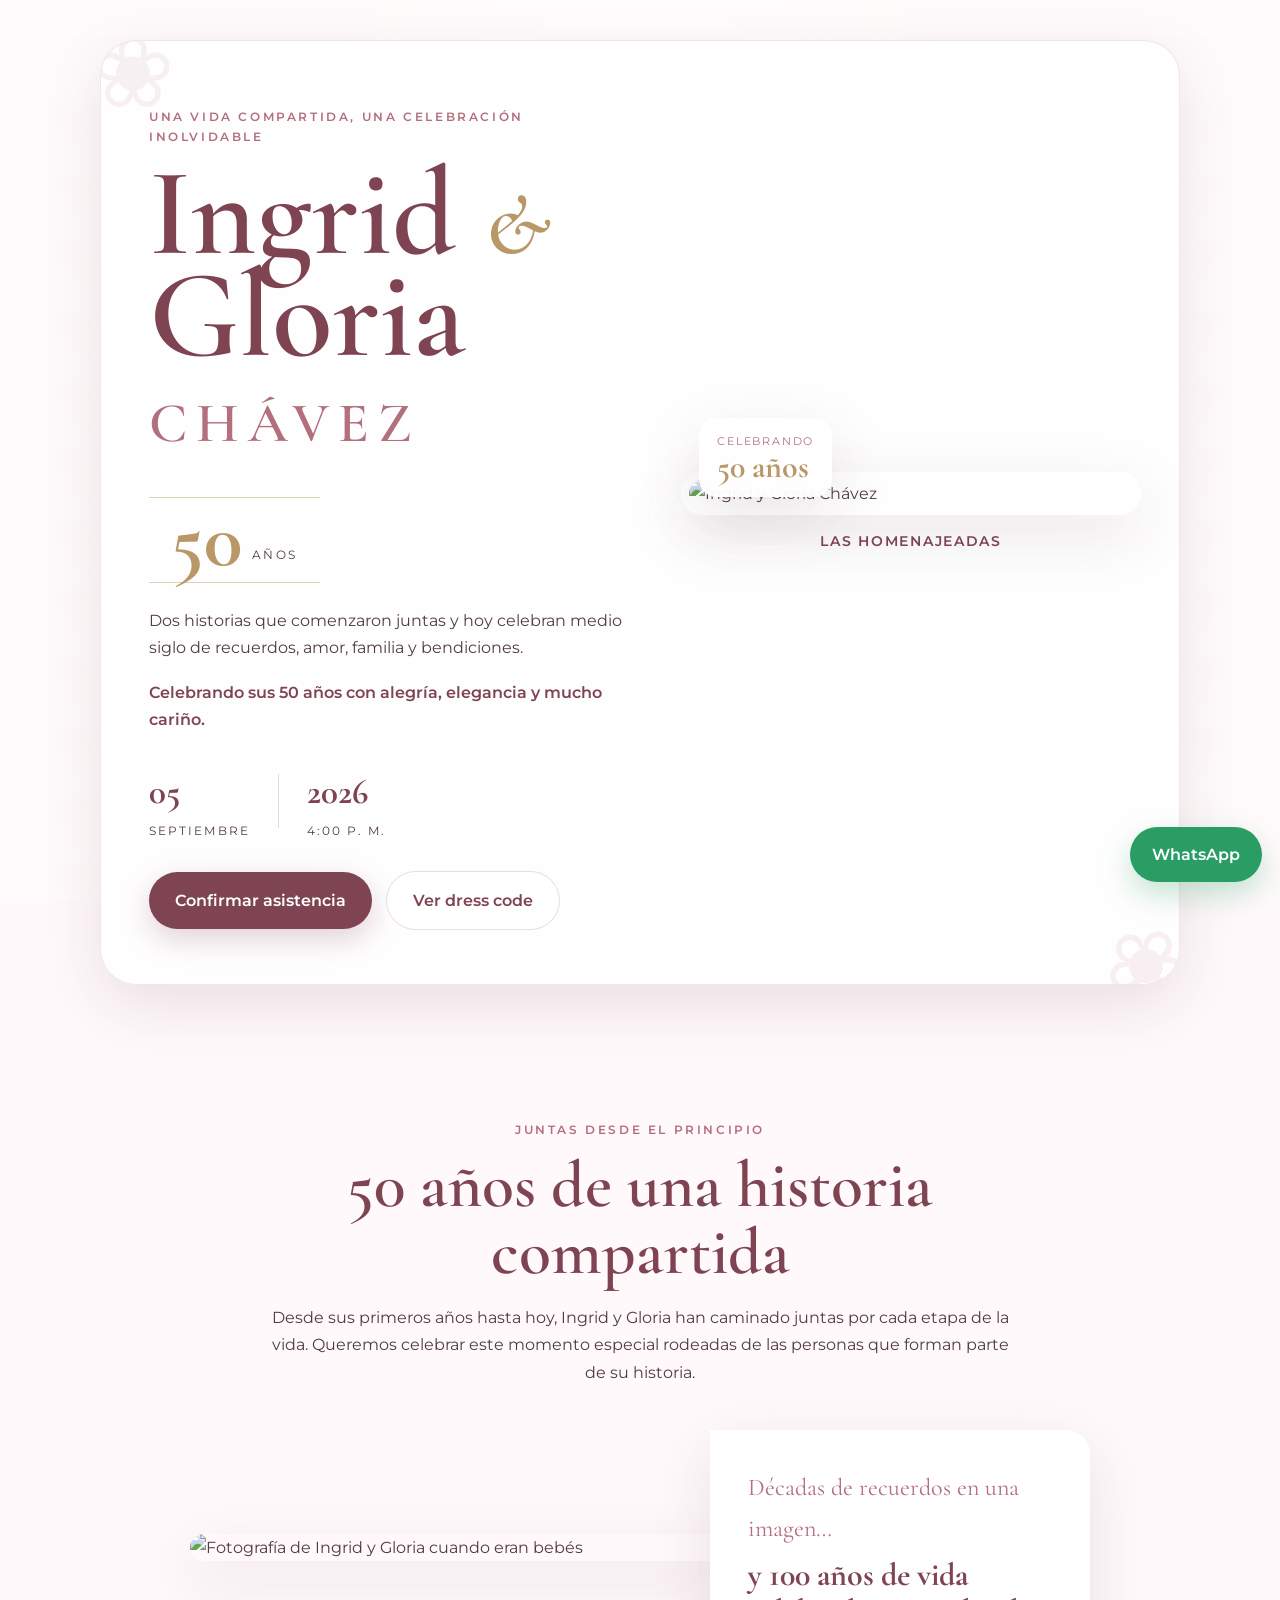
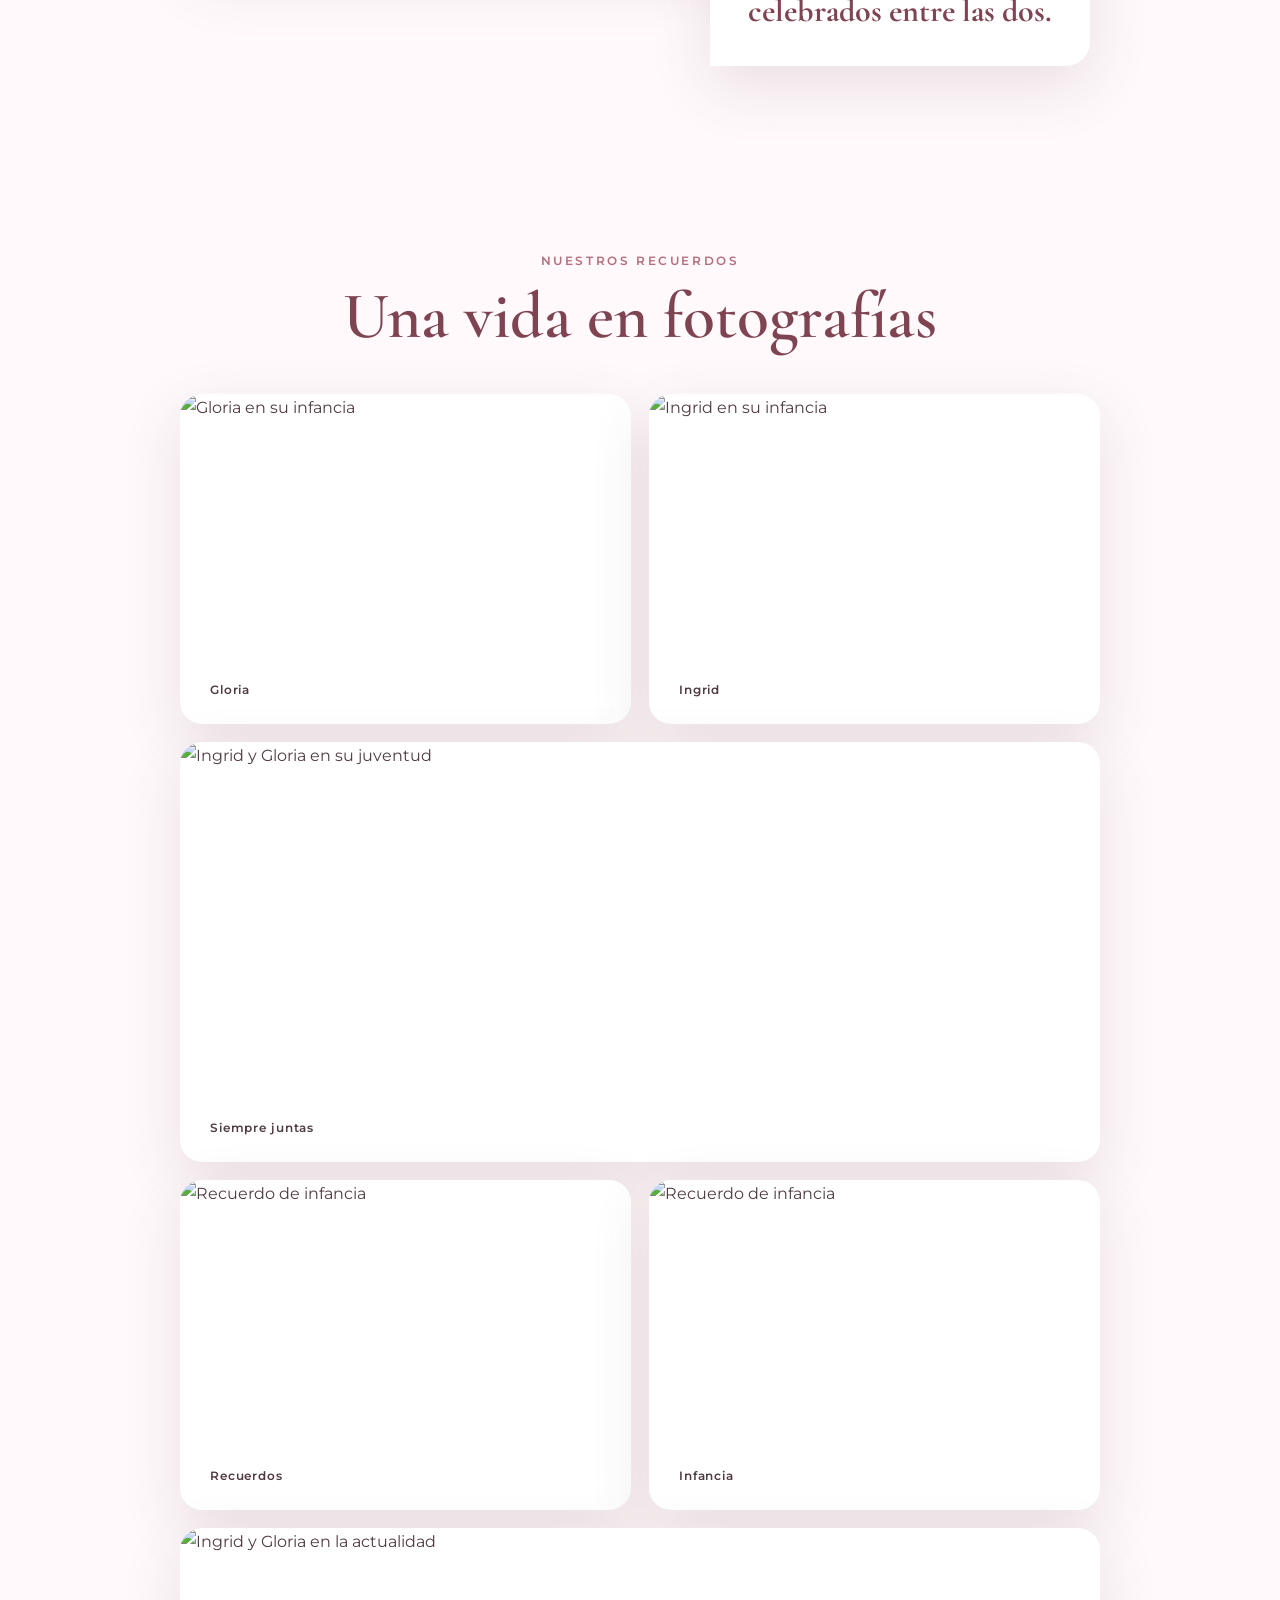
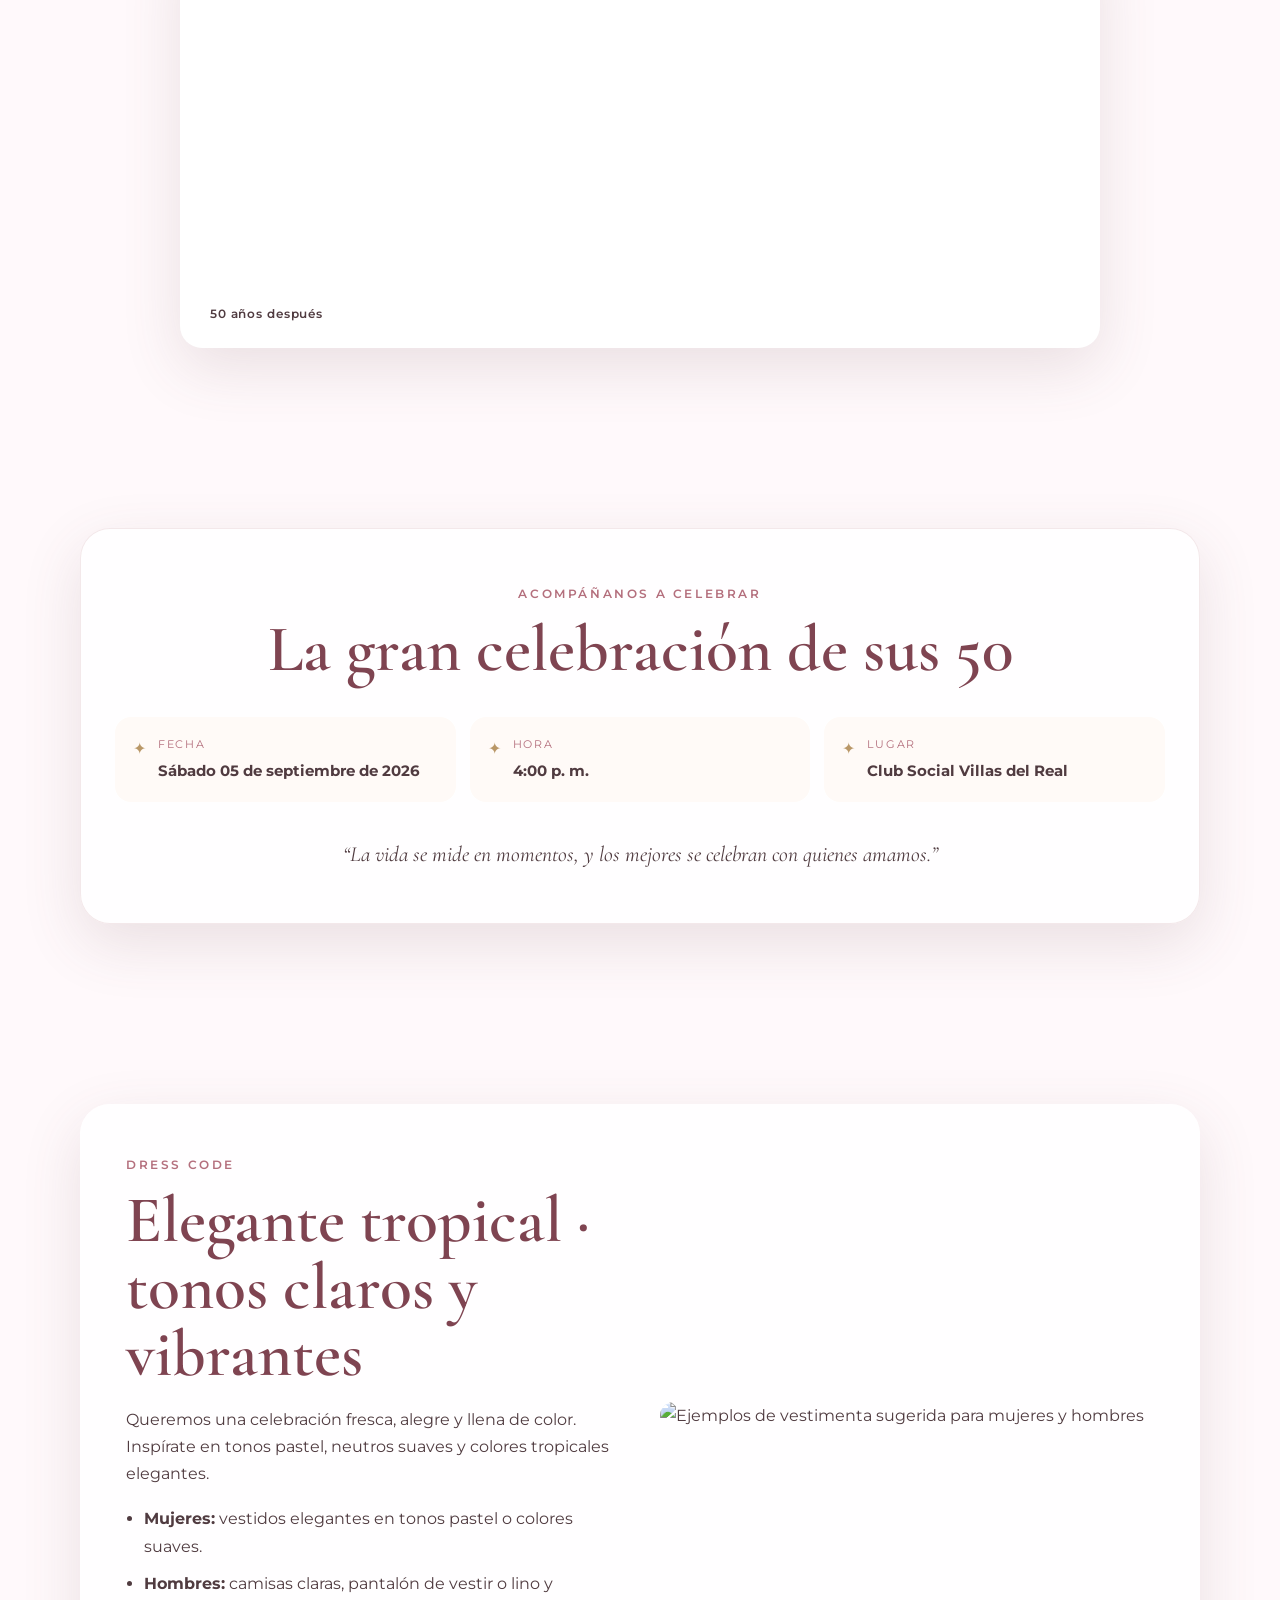
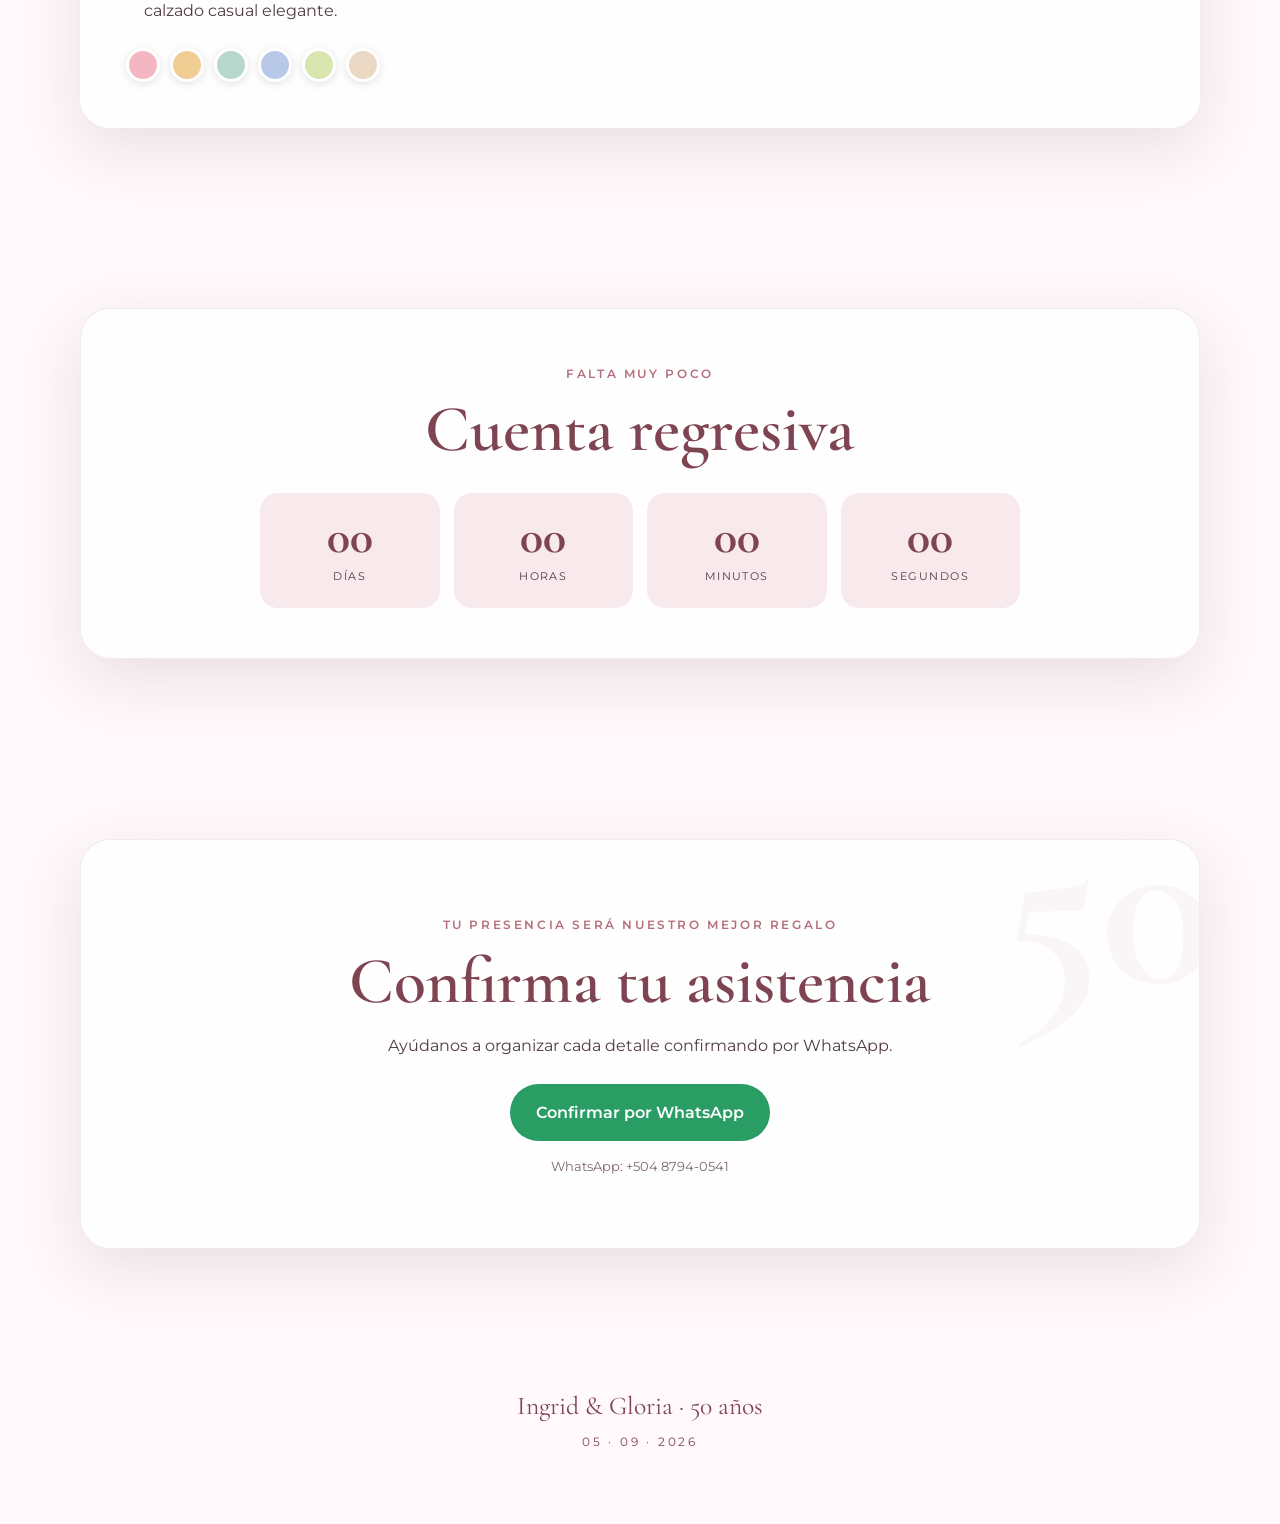
==== index.html @ f326c77e "cumplea-gemelas" ====
<!DOCTYPE html>
<html lang="es">
<head>
  <meta charset="UTF-8" />
  <meta name="viewport" content="width=device-width, initial-scale=1.0" />
  <meta name="theme-color" content="#f9edf2" />
  <title>50 años de Ingrid & Gloria Chávez</title>
  <meta name="description" content="Invitación al cumpleaños número 50 de las gemelas Ingrid y Gloria Chávez, 5 de septiembre de 2026." />
  <link rel="preconnect" href="https://fonts.googleapis.com">
  <link rel="preconnect" href="https://fonts.gstatic.com" crossorigin>
  <link href="https://fonts.googleapis.com/css2?family=Cormorant+Garamond:wght@500;600;700&family=Montserrat:wght@400;500;600&display=swap" rel="stylesheet">
  <link rel="stylesheet" href="styles.css" />
</head>
<body>
  <div class="page-shell">
    <header class="hero section">
      <div class="hero-card reveal">
        <div class="hero-grid">
          <div class="hero-copy-side">
            <p class="eyebrow">Una vida compartida, una celebración inolvidable</p>
            <h1>Ingrid <span>&</span> Gloria</h1>
            <p class="surname">Chávez</p>
            <div class="fifty-badge" aria-label="50 años">
              <span class="num">50</span>
              <span class="years">años</span>
            </div>
            <p class="hero-copy">Dos historias que comenzaron juntas y hoy celebran medio siglo de recuerdos, amor, familia y bendiciones.</p>
            <p class="hero-highlight">Celebrando sus 50 años con alegría, elegancia y mucho cariño.</p>
            <div class="event-summary">
              <div><strong>05</strong><span>Septiembre</span></div>
              <div class="divider"></div>
              <div><strong>2026</strong><span>4:00 p. m.</span></div>
            </div>
            <div class="hero-actions">
              <a class="primary-btn" href="#confirmacion">Confirmar asistencia</a>
              <a class="secondary-btn" href="#dresscode">Ver dress code</a>
            </div>
          </div>
          <div class="hero-visual">
            <div class="hero-image-frame">
              <img class="hero-photo" src="assets/hero_principal.jpeg" alt="Ingrid y Gloria Chávez" loading="eager" />
              <div class="hero-stamp">
                <span>Celebrando</span>
                <strong>50 años</strong>
              </div>
            </div>
            <p class="hero-photo-caption">Las homenajeadas</p>
          </div>
        </div>
      </div>
    </header>

    <main>
      <section class="section story reveal">
        <div class="section-title">
          <span>Juntas desde el principio</span>
          <h2>50 años de una historia compartida</h2>
          <p>Desde sus primeros años hasta hoy, Ingrid y Gloria han caminado juntas por cada etapa de la vida. Queremos celebrar este momento especial rodeadas de las personas que forman parte de su historia.</p>
        </div>

        <div class="photo-feature">
          <img src="assets/bebes.jpeg" alt="Fotografía de Ingrid y Gloria cuando eran bebés" loading="lazy" />
          <div class="caption-card">
            <span>Décadas de recuerdos en una imagen…</span>
            <strong>y 100 años de vida celebrados entre las dos.</strong>
          </div>
        </div>
      </section>

      <section class="section gallery-section">
        <div class="section-title reveal">
          <span>Nuestros recuerdos</span>
          <h2>Una vida en fotografías</h2>
        </div>
        <div class="gallery">
          <figure class="reveal"><img src="assets/gloria_nina.jpeg" alt="Gloria en su infancia" loading="lazy"><figcaption>Gloria</figcaption></figure>
          <figure class="reveal"><img src="assets/ingrid_nina.jpeg" alt="Ingrid en su infancia" loading="lazy"><figcaption>Ingrid</figcaption></figure>
          <figure class="reveal wide"><img src="assets/adolescentes.jpeg" alt="Ingrid y Gloria en su juventud" loading="lazy"><figcaption>Siempre juntas</figcaption></figure>
          <figure class="reveal"><img src="assets/nina_1.jpeg" alt="Recuerdo de infancia" loading="lazy"><figcaption>Recuerdos</figcaption></figure>
          <figure class="reveal"><img src="assets/nina_2.jpeg" alt="Recuerdo de infancia" loading="lazy"><figcaption>Infancia</figcaption></figure>
          <figure class="reveal wide"><img src="assets/foto_actual_2.jpeg" alt="Ingrid y Gloria en la actualidad" loading="lazy"><figcaption>50 años después</figcaption></figure>
        </div>
      </section>

      <section class="section details reveal">
        <div class="details-card">
          <span class="mini-title">Acompáñanos a celebrar</span>
          <h2>La gran celebración de sus 50</h2>
          <div class="details-grid">
            <div class="detail-item"><span class="icon">✦</span><div><small>Fecha</small><strong>Sábado 05 de septiembre de 2026</strong></div></div>
            <div class="detail-item"><span class="icon">✦</span><div><small>Hora</small><strong>4:00 p. m.</strong></div></div>
            <div class="detail-item"><span class="icon">✦</span><div><small>Lugar</small><strong>Club Social Villas del Real</strong></div></div>
          </div>
          <p class="note">“La vida se mide en momentos, y los mejores se celebran con quienes amamos.”</p>
        </div>
      </section>

      <section class="section dresscode reveal" id="dresscode">
        <div class="dresscode-card">
          <div class="dresscode-copy">
            <span class="mini-title">Dress code</span>
            <h2>Elegante tropical · tonos claros y vibrantes</h2>
            <p>Queremos una celebración fresca, alegre y llena de color. Inspírate en tonos pastel, neutros suaves y colores tropicales elegantes.</p>
            <ul class="dresscode-list">
              <li><strong>Mujeres:</strong> vestidos elegantes en tonos pastel o colores suaves.</li>
              <li><strong>Hombres:</strong> camisas claras, pantalón de vestir o lino y calzado casual elegante.</li>
            </ul>
            <div class="palette" aria-label="Paleta de colores sugerida">
              <span style="--c:#f4b6c2"></span>
              <span style="--c:#f0cd93"></span>
              <span style="--c:#b8d7cc"></span>
              <span style="--c:#b8c9e8"></span>
              <span style="--c:#d8e5af"></span>
              <span style="--c:#ead8c5"></span>
            </div>
          </div>
          <img src="assets/dresscode.jpeg" alt="Ejemplos de vestimenta sugerida para mujeres y hombres" loading="lazy" />
        </div>
      </section>

      <section class="section countdown-section reveal">
        <div class="countdown-card">
          <span class="mini-title">Falta muy poco</span>
          <h2>Cuenta regresiva</h2>
          <div class="countdown" id="countdown">
            <div><strong id="days">00</strong><span>Días</span></div>
            <div><strong id="hours">00</strong><span>Horas</span></div>
            <div><strong id="minutes">00</strong><span>Minutos</span></div>
            <div><strong id="seconds">00</strong><span>Segundos</span></div>
          </div>
        </div>
      </section>

      <section class="section confirmation reveal" id="confirmacion">
        <div class="confirmation-card">
          <div class="big-50">50</div>
          <span class="mini-title">Tu presencia será nuestro mejor regalo</span>
          <h2>Confirma tu asistencia</h2>
          <p>Ayúdanos a organizar cada detalle confirmando por WhatsApp.</p>
          <a class="whatsapp-btn" target="_blank" rel="noopener" href="https://wa.me/50487940541?text=Hola%2C%20confirmo%20mi%20asistencia%20al%20cumplea%C3%B1os%20de%2050%20a%C3%B1os%20de%20Ingrid%20y%20Gloria%20Ch%C3%A1vez%20el%205%20de%20septiembre%20de%202026.%20Mi%20nombre%20es%3A%20">
            Confirmar por WhatsApp
          </a>
          <small>WhatsApp: +504 8794-0541</small>
        </div>
      </section>
    </main>

    <footer>
      <p>Ingrid & Gloria · 50 años</p>
      <span>05 · 09 · 2026</span>
    </footer>
  </div>

  <a class="floating-whatsapp" target="_blank" rel="noopener" href="https://wa.me/50487940541?text=Hola%2C%20confirmo%20mi%20asistencia%20al%20cumplea%C3%B1os%20de%2050%20a%C3%B1os%20de%20Ingrid%20y%20Gloria%20Ch%C3%A1vez%20el%205%20de%20septiembre%20de%202026.%20Mi%20nombre%20es%3A%20%20y%20asistiremos%20___%20personas.">WhatsApp</a>

  <script src="script.js"></script>
</body>
</html>
---- styles.css ----
:root{
  --rose:#b46f7d;
  --rose-dark:#7f4451;
  --blush:#f8e9ed;
  --cream:#fffaf7;
  --sage:#8c9a7d;
  --ink:#503b40;
  --gold:#b99767;
  --shadow:0 20px 60px rgba(103,72,79,.14);
}
*{box-sizing:border-box}
html{scroll-behavior:smooth}
body{margin:0;font-family:'Montserrat',sans-serif;color:var(--ink);background:#fff9fb;line-height:1.7}
body::before{content:"";position:fixed;inset:0;background:linear-gradient(rgba(255,250,251,.88),rgba(255,250,251,.93)),url('assets/fondo_flores.jpeg') center/cover no-repeat;z-index:-2}
body::after{content:"";position:fixed;inset:0;background:radial-gradient(circle at 50% 10%,rgba(255,255,255,.55),transparent 42%);z-index:-1;pointer-events:none}
img{max-width:100%;display:block}
a{text-decoration:none;color:inherit}
.page-shell{overflow:hidden}
.section{width:min(1120px,92vw);margin:0 auto;padding:90px 0}
.hero{min-height:100vh;display:grid;place-items:center;padding-top:40px;padding-bottom:40px}
.hero-card{width:min(1080px,100%);text-align:center;background:rgba(255,255,255,.80);backdrop-filter:blur(8px);border:1px solid rgba(180,111,125,.18);border-radius:36px;padding:38px;box-shadow:var(--shadow);position:relative;overflow:hidden}
.hero-grid{display:grid;grid-template-columns:1.05fr .95fr;align-items:center;gap:34px;text-align:left}
.hero-copy-side{padding:16px 12px 16px 10px}
.hero-visual{display:flex;flex-direction:column;align-items:center;justify-content:center}
.hero-card::before,.hero-card::after{content:"❀";position:absolute;font-size:100px;color:rgba(180,111,125,.10);line-height:1}
.hero-card::before{top:-20px;left:-10px}.hero-card::after{right:-10px;bottom:-30px;transform:rotate(30deg)}
.eyebrow,.mini-title,.section-title>span{text-transform:uppercase;letter-spacing:.22em;font-size:.74rem;font-weight:600;color:var(--rose)}
h1,h2,.surname{font-family:'Cormorant Garamond',serif}
h1{font-size:clamp(4rem,11vw,7.8rem);line-height:.82;margin:16px 0 0;color:var(--rose-dark);font-weight:600}
h1 span{font-style:italic;color:var(--gold);font-size:.68em}
.surname{font-size:clamp(2rem,6vw,3.5rem);margin:8px 0 14px;letter-spacing:.16em;text-transform:uppercase;color:var(--rose);font-weight:600}
.fifty-badge{display:inline-flex;align-items:flex-end;gap:10px;margin:12px 0 24px;padding:10px 22px;border-top:1px solid rgba(185,151,103,.45);border-bottom:1px solid rgba(185,151,103,.45)}
.fifty-badge .num{font-family:'Cormorant Garamond',serif;font-size:5rem;line-height:.8;color:var(--gold);font-weight:700}.fifty-badge .years{text-transform:uppercase;letter-spacing:.2em;font-size:.75rem;margin-bottom:7px}
.hero-copy{max-width:560px;margin:0 0 18px;font-size:1rem}
.hero-highlight{max-width:560px;margin:0 0 22px;color:var(--rose-dark);font-weight:600;font-size:1rem}
.hero-image-frame{position:relative;width:min(100%,470px)}
.hero-photo{width:100%;border-radius:28px;box-shadow:var(--shadow);object-fit:cover;max-height:640px;border:8px solid rgba(255,255,255,.7)}
.hero-photo-caption{margin:14px 0 0;font-size:.9rem;letter-spacing:.12em;text-transform:uppercase;color:var(--rose-dark);font-weight:600;text-align:center}
.hero-stamp{position:absolute;left:18px;bottom:18px;background:rgba(255,255,255,.92);backdrop-filter:blur(8px);padding:14px 18px;border-radius:18px;box-shadow:var(--shadow);text-align:left}
.hero-stamp span{display:block;text-transform:uppercase;letter-spacing:.16em;font-size:.7rem;color:var(--rose)}
.hero-stamp strong{display:block;font-family:'Cormorant Garamond',serif;font-size:2rem;line-height:1;color:var(--gold)}
.hero-actions{display:flex;gap:14px;flex-wrap:wrap;align-items:center}
.event-summary{display:flex;justify-content:flex-start;align-items:center;gap:28px;margin:28px 0 30px}.event-summary>div:not(.divider){display:flex;flex-direction:column}.event-summary strong{font-family:'Cormorant Garamond';font-size:2.2rem;color:var(--rose-dark)}.event-summary span{text-transform:uppercase;font-size:.72rem;letter-spacing:.18em}.divider{height:54px;width:1px;background:rgba(180,111,125,.28)}
.primary-btn,.secondary-btn,.whatsapp-btn,.floating-whatsapp{display:inline-flex;justify-content:center;align-items:center;border-radius:999px;padding:15px 26px;font-weight:600;transition:.25s ease}.primary-btn{background:var(--rose-dark);color:white;box-shadow:0 10px 30px rgba(127,68,81,.24)}.secondary-btn{background:rgba(255,255,255,.88);color:var(--rose-dark);border:1px solid rgba(180,111,125,.25)}.primary-btn:hover,.secondary-btn:hover,.whatsapp-btn:hover,.floating-whatsapp:hover{transform:translateY(-2px)}
.section-title{text-align:center;max-width:760px;margin:0 auto 44px}.section-title h2,.details-card h2,.dresscode-card h2,.countdown-card h2,.confirmation-card h2{font-size:clamp(2.5rem,6vw,4.1rem);line-height:1.02;margin:10px 0 18px;color:var(--rose-dark);font-weight:600}.section-title p{margin:0}
.photo-feature{display:grid;grid-template-columns:1.2fr .8fr;align-items:center;gap:0;max-width:900px;margin:0 auto}.photo-feature img{border-radius:26px;box-shadow:var(--shadow);width:100%;max-height:620px;object-fit:cover}.caption-card{background:#fff;box-shadow:var(--shadow);padding:38px;border-radius:0 24px 24px 0;margin-left:-20px;position:relative}.caption-card span,.caption-card strong{display:block}.caption-card span{font-family:'Cormorant Garamond';font-size:1.5rem;color:var(--rose)}.caption-card strong{font-family:'Cormorant Garamond';font-size:2rem;line-height:1.1;margin-top:8px;color:var(--rose-dark)}
.gallery{display:grid;grid-template-columns:repeat(2,1fr);gap:18px;max-width:920px;margin:auto}.gallery figure{margin:0;position:relative;overflow:hidden;border-radius:22px;box-shadow:var(--shadow);background:white;min-height:330px}.gallery figure.wide{grid-column:span 2;min-height:420px}.gallery img{width:100%;height:100%;object-fit:cover;transition:.45s}.gallery figure:hover img{transform:scale(1.025)}.gallery figcaption{position:absolute;left:16px;bottom:16px;background:rgba(255,255,255,.86);backdrop-filter:blur(5px);padding:8px 14px;border-radius:999px;font-size:.78rem;font-weight:600;letter-spacing:.07em}
.details-card,.countdown-card,.confirmation-card{background:rgba(255,255,255,.86);border:1px solid rgba(180,111,125,.16);border-radius:30px;padding:50px 34px;box-shadow:var(--shadow);text-align:center}.details-grid{display:grid;grid-template-columns:repeat(3,1fr);gap:14px;margin:34px 0}.detail-item{display:flex;gap:12px;text-align:left;align-items:flex-start;background:var(--cream);padding:18px;border-radius:16px}.icon{color:var(--gold)}.detail-item small,.detail-item strong{display:block}.detail-item small{text-transform:uppercase;font-size:.68rem;letter-spacing:.16em;color:var(--rose)}.detail-item strong{margin-top:5px;font-size:.95rem}.note{font-family:'Cormorant Garamond';font-style:italic;font-size:1.35rem;margin:12px auto 0;max-width:680px}
.dresscode-card{display:grid;grid-template-columns:1fr 1fr;gap:40px;align-items:center;background:rgba(255,255,255,.86);border-radius:30px;padding:36px;box-shadow:var(--shadow)}.dresscode-copy{padding:10px}.dresscode-card h2{text-align:left}.dresscode-card img{border-radius:22px;max-height:610px;width:100%;object-fit:cover}.dresscode-list{margin:18px 0 0;padding-left:18px}.dresscode-list li{margin-bottom:10px}.palette{display:flex;gap:10px;margin-top:24px;flex-wrap:wrap}.palette span{width:34px;height:34px;border-radius:50%;background:var(--c);border:3px solid white;box-shadow:0 2px 8px rgba(0,0,0,.12)}
.countdown{display:grid;grid-template-columns:repeat(4,1fr);gap:14px;max-width:760px;margin:30px auto 0}.countdown div{background:var(--blush);padding:20px 10px;border-radius:18px}.countdown strong{font-family:'Cormorant Garamond';display:block;font-size:3rem;line-height:1;color:var(--rose-dark)}.countdown span{text-transform:uppercase;font-size:.7rem;letter-spacing:.13em}
.confirmation-card{position:relative;overflow:hidden;padding-top:70px;padding-bottom:70px}.big-50{position:absolute;right:-16px;top:-55px;font-family:'Cormorant Garamond';font-size:15rem;line-height:1;color:rgba(180,111,125,.07);font-weight:700}.confirmation-card p{max-width:560px;margin:0 auto 24px}.whatsapp-btn{background:#2a9d65;color:#fff;min-width:260px}.confirmation-card small{display:block;margin-top:14px;color:#7b686d}
footer{text-align:center;padding:45px 20px 70px;color:var(--rose-dark)}footer p{font-family:'Cormorant Garamond';font-size:1.6rem;margin:0}footer span{font-size:.72rem;letter-spacing:.24em;text-transform:uppercase}

.floating-whatsapp{position:fixed;right:18px;bottom:18px;background:#2a9d65;color:#fff;box-shadow:0 12px 30px rgba(42,157,101,.28);z-index:30;padding:14px 22px}
.reveal{opacity:0;transform:translateY(24px);transition:opacity .7s ease,transform .7s ease}.reveal.visible{opacity:1;transform:none}
@media(max-width:780px){.section{padding:64px 0}.hero-card{padding:28px 18px;border-radius:24px}.hero-grid{grid-template-columns:1fr;gap:22px}.hero-copy-side{text-align:center;padding:8px 2px}.hero-copy,.hero-highlight{margin-left:auto;margin-right:auto}.event-summary{gap:18px;justify-content:center}.hero-actions{justify-content:center}.photo-feature{grid-template-columns:1fr}.caption-card{margin:-18px 14px 0;border-radius:18px}.gallery{gap:12px}.gallery figure{min-height:270px}.gallery figure.wide{min-height:300px}.details-grid{grid-template-columns:1fr}.dresscode-card{grid-template-columns:1fr;padding:22px}.dresscode-card h2{text-align:center}.dresscode-copy{text-align:center}.palette{justify-content:center}.countdown{grid-template-columns:repeat(2,1fr)}.big-50{font-size:10rem}.detail-item{text-align:left}.floating-whatsapp{right:14px;bottom:14px;padding:13px 18px}}
@media(max-width:480px){.section{width:min(94vw,1120px)}h1{font-size:4.2rem}.surname{font-size:2.1rem}.fifty-badge .num{font-size:4rem}.event-summary{flex-direction:column;gap:10px}.event-summary .divider{width:65px;height:1px}.gallery{grid-template-columns:1fr}.gallery figure.wide{grid-column:auto}.details-card,.countdown-card,.confirmation-card{padding-left:20px;padding-right:20px}.countdown strong{font-size:2.5rem}.primary-btn,.secondary-btn,.whatsapp-btn{width:100%}.hero-actions{flex-direction:column}.floating-whatsapp{left:14px;right:14px;bottom:12px}}
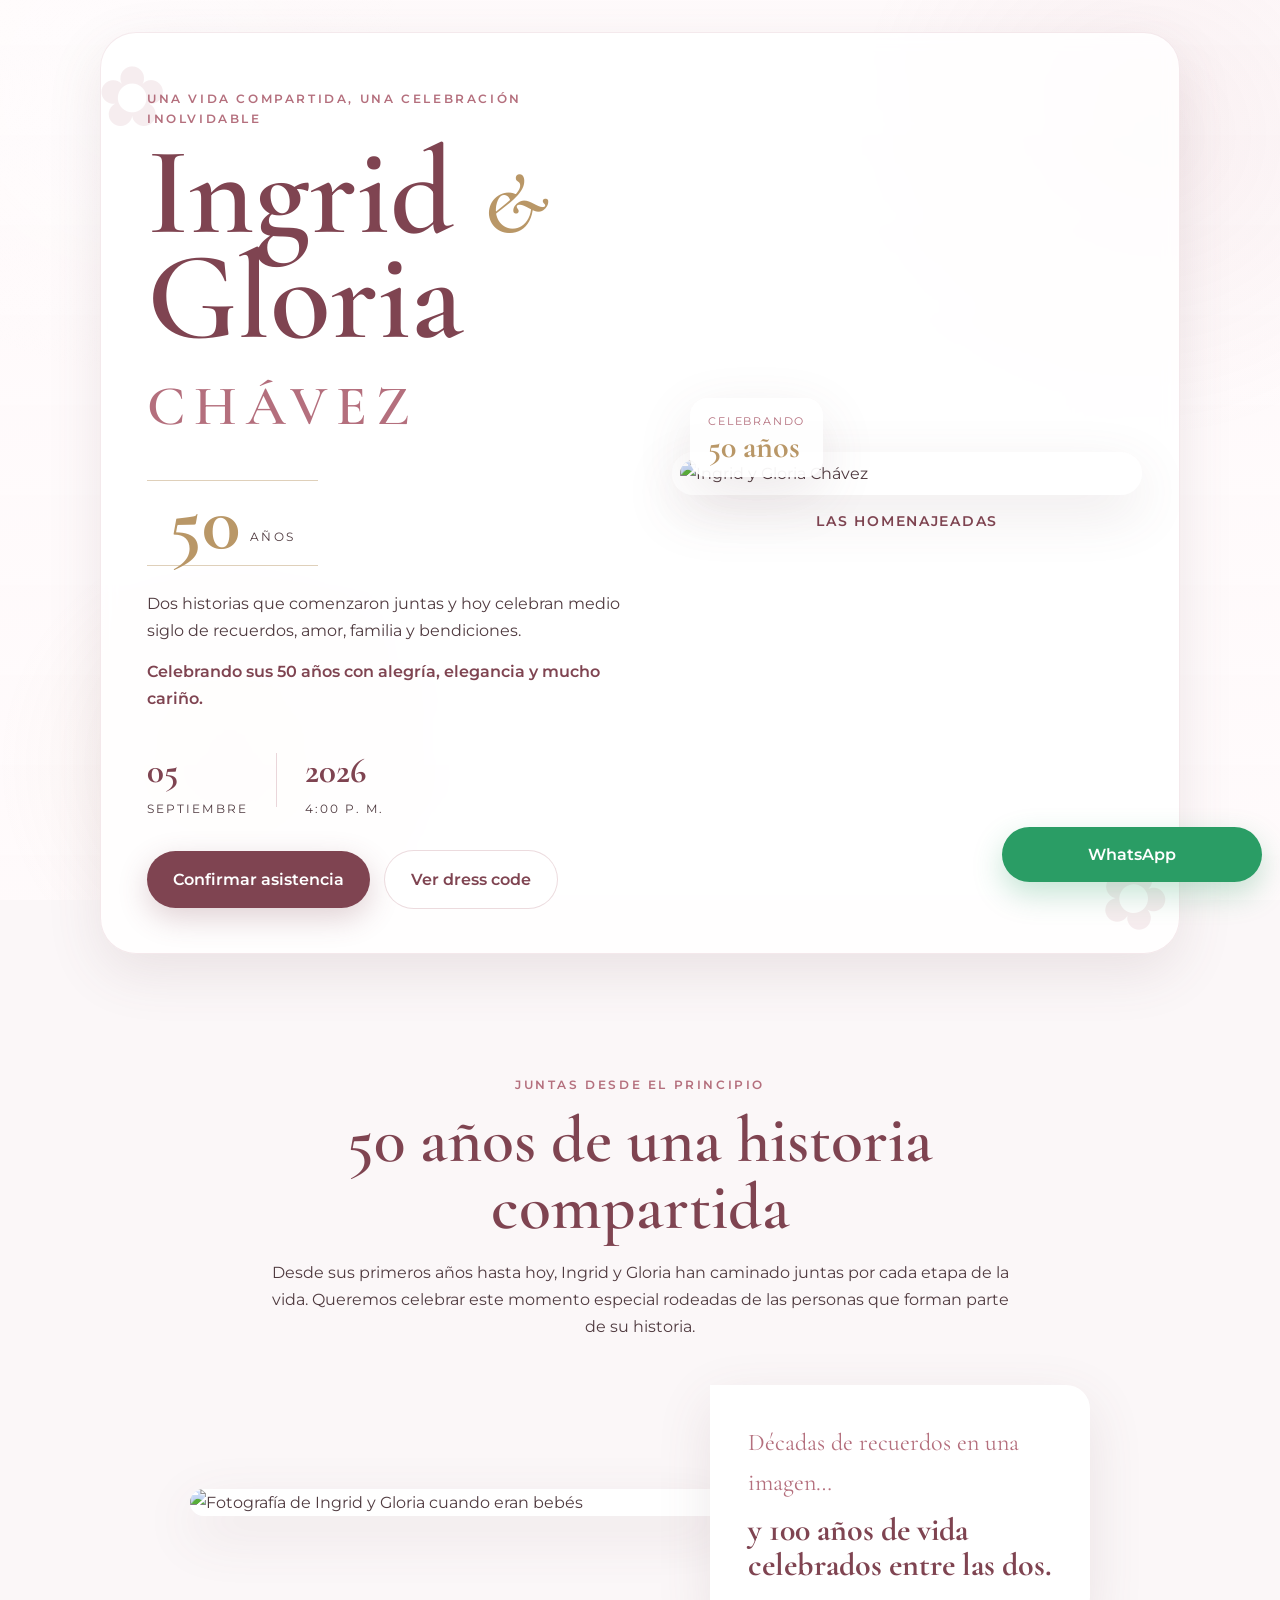
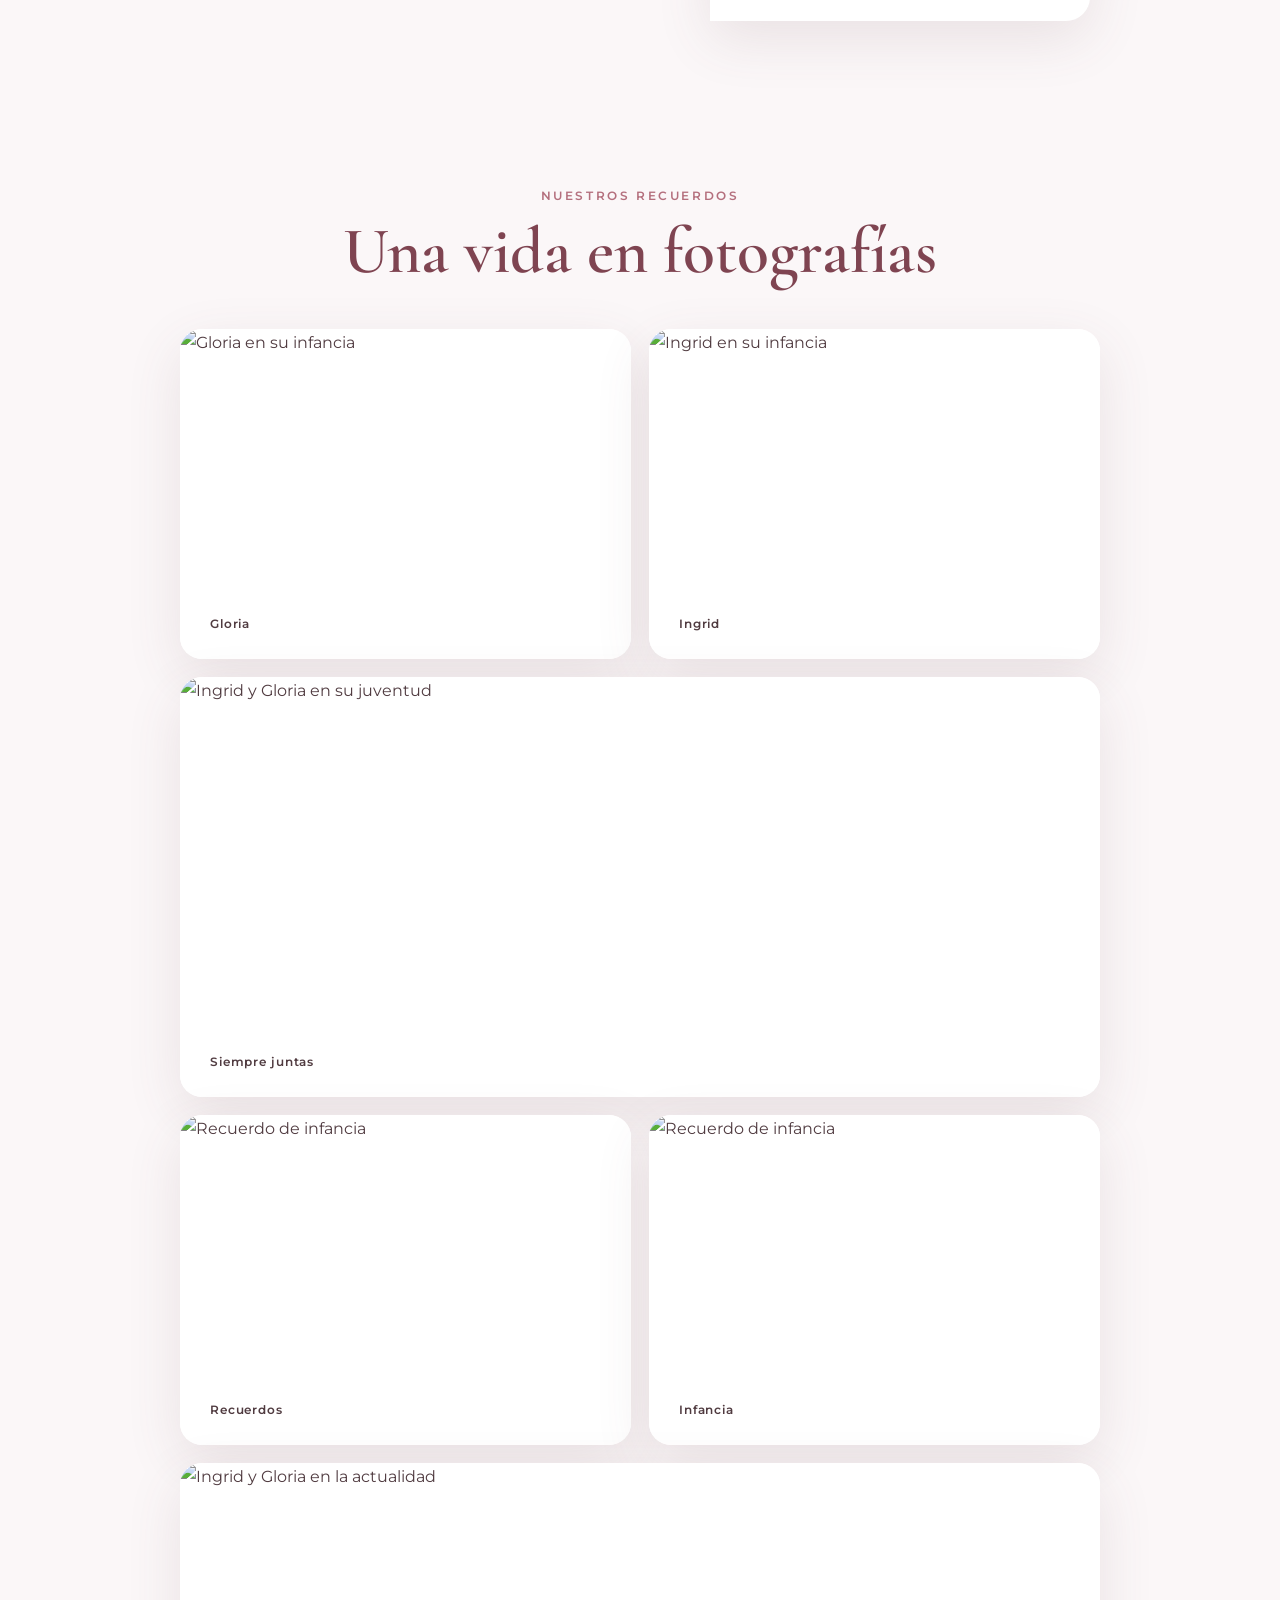
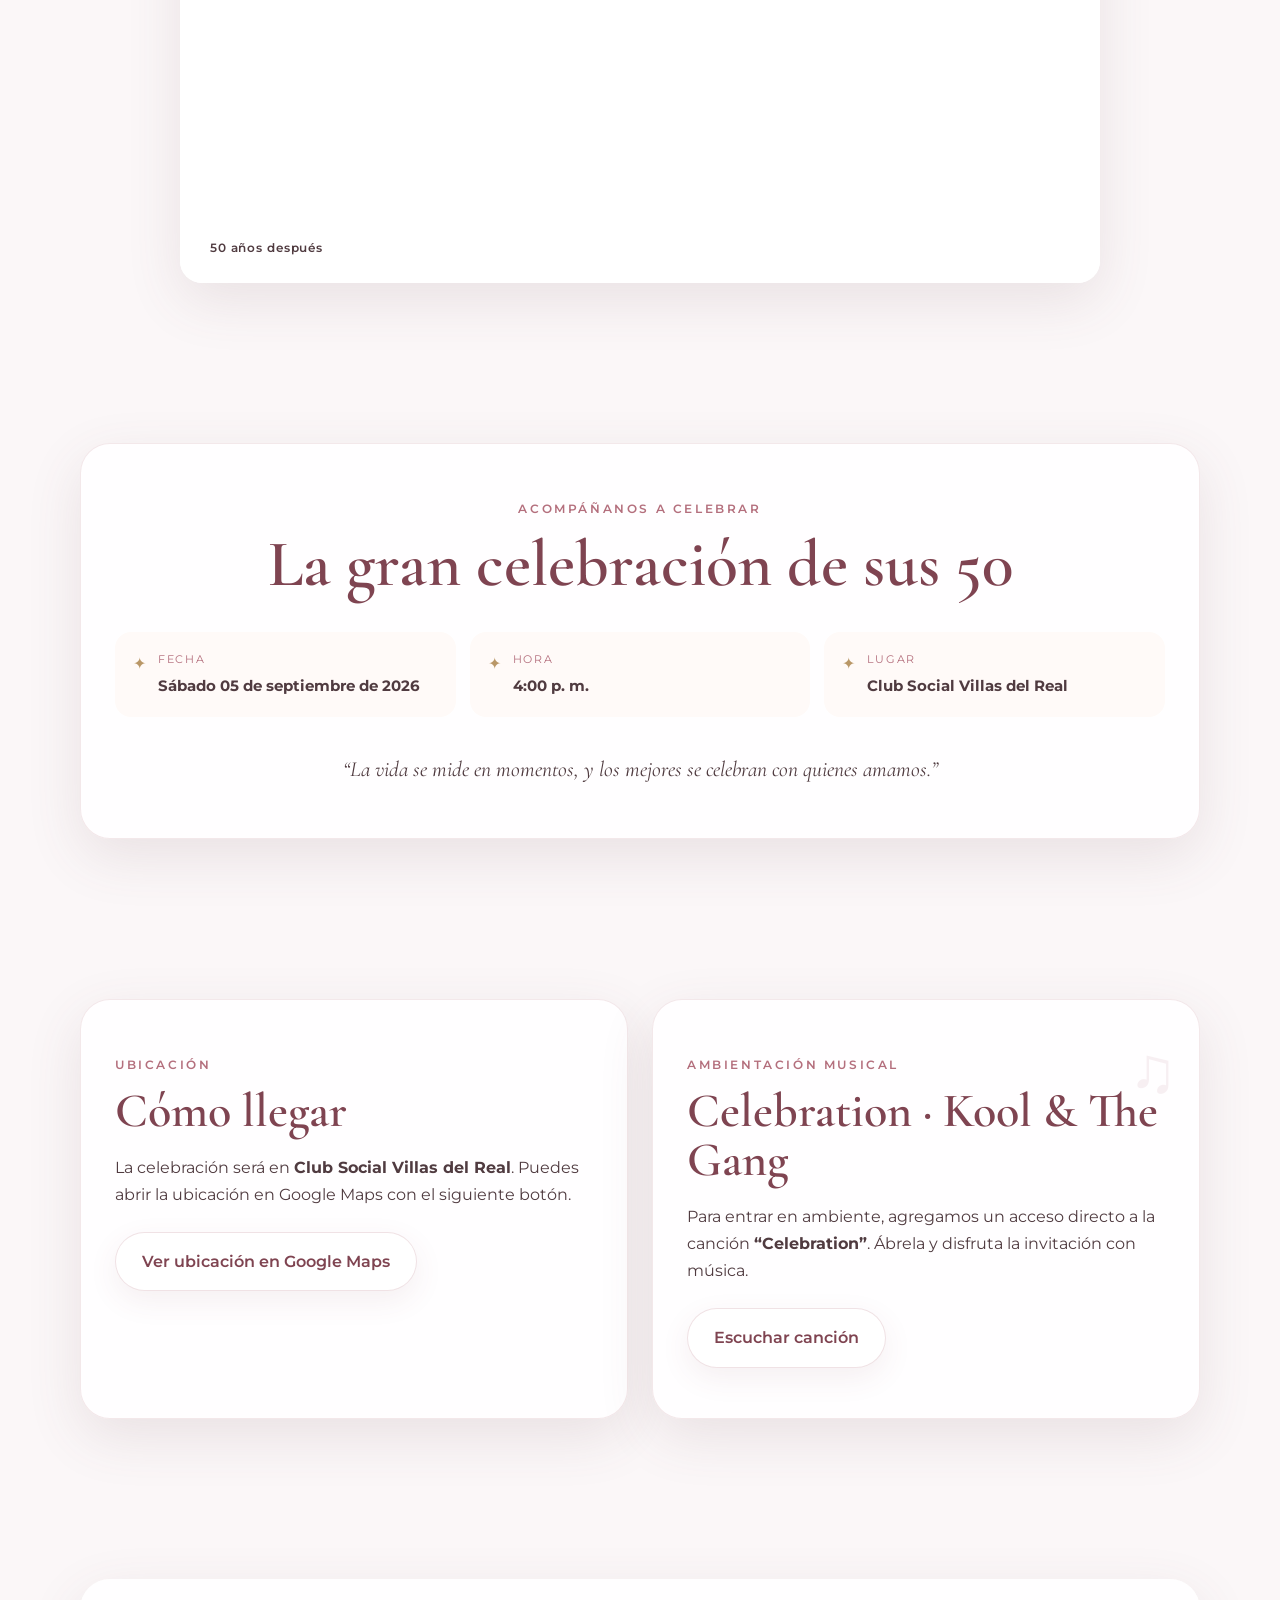
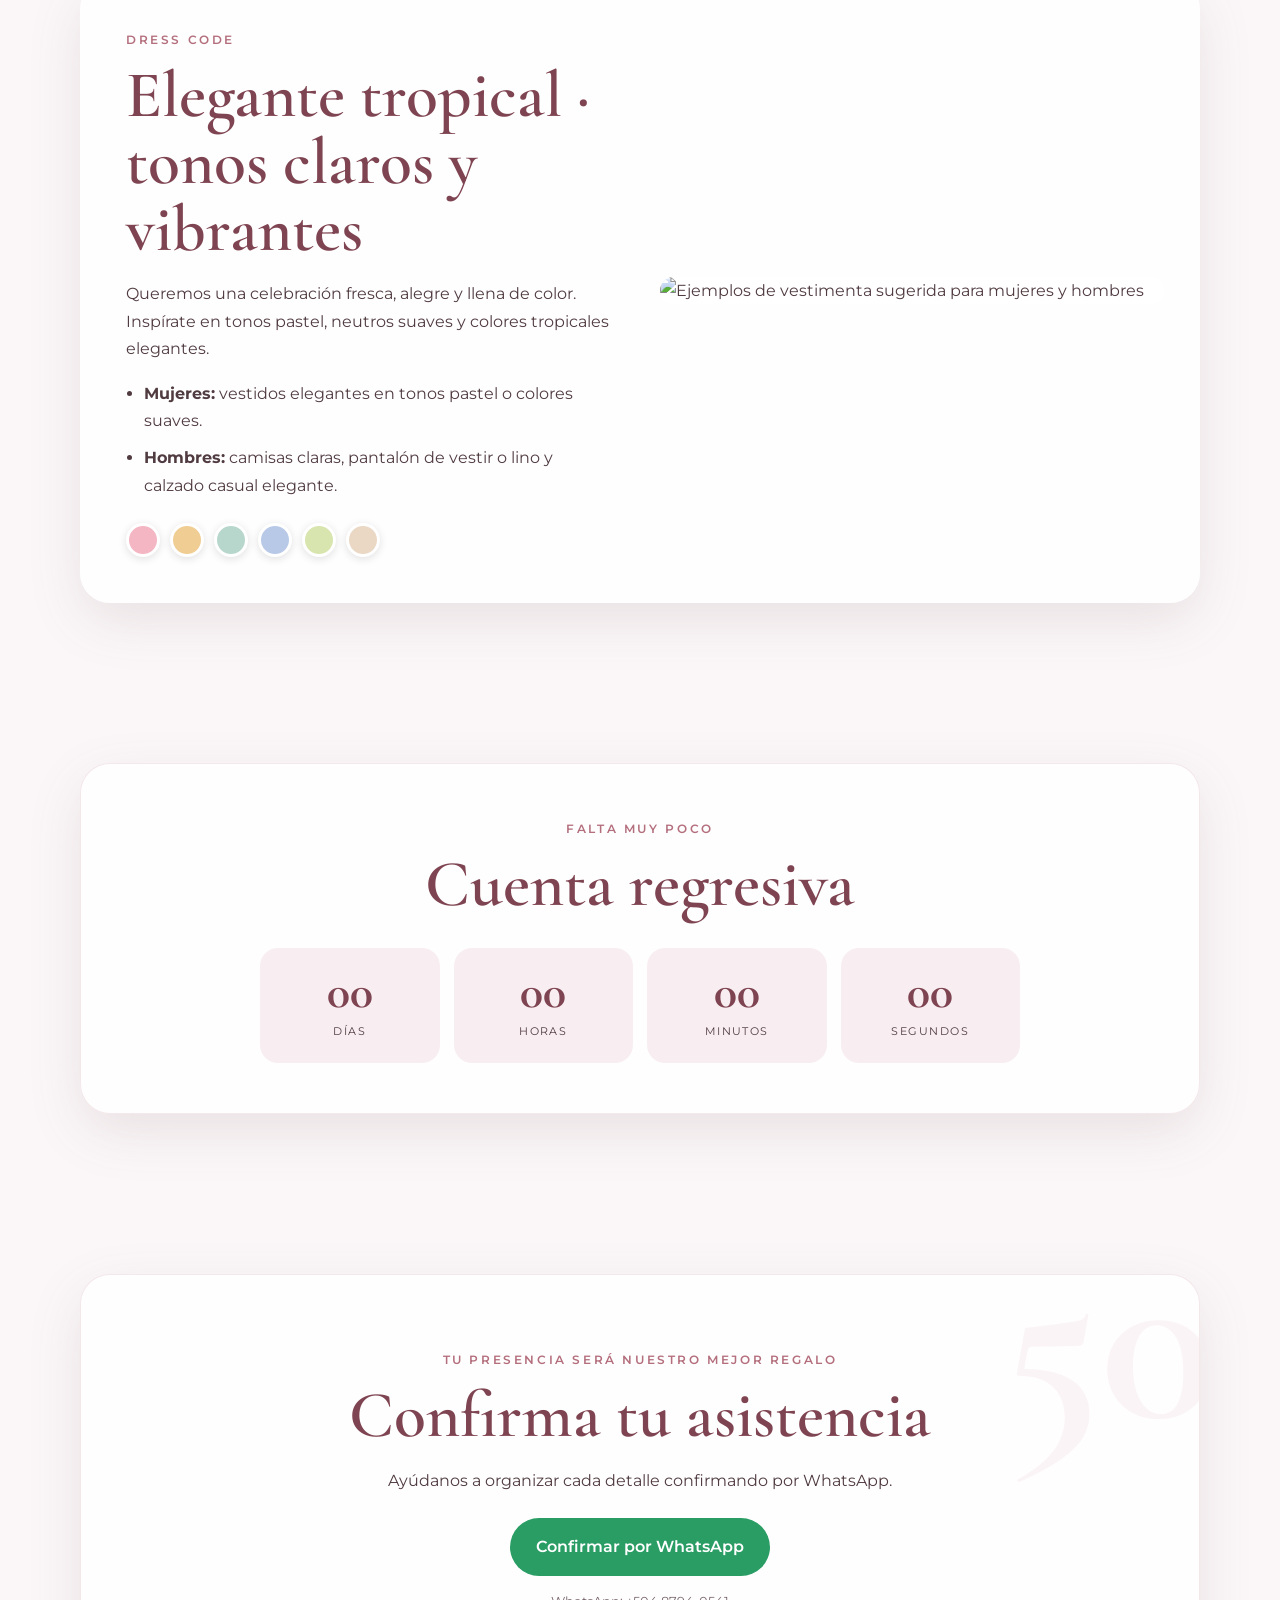
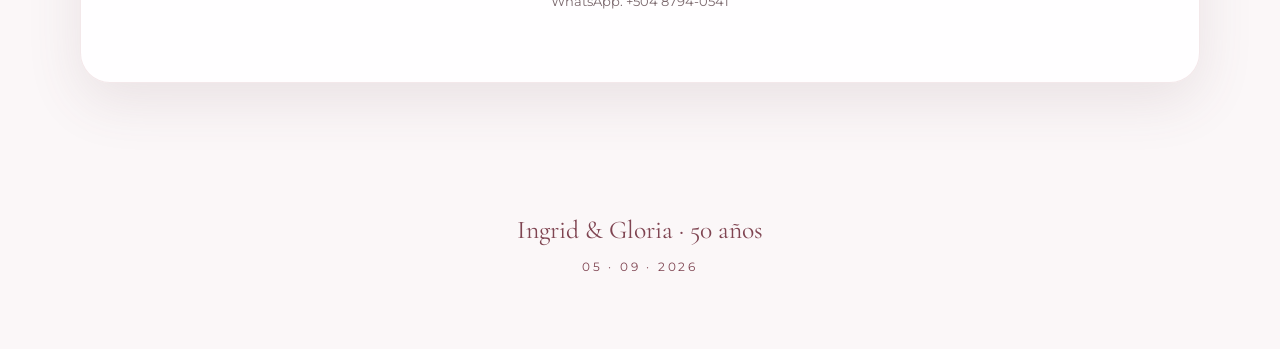
==== commit 760e1a4e: "Add files via upload" ====
--- a/index.html
+++ b/index.html
@@ -3,7 +3,7 @@
 <head>
   <meta charset="UTF-8" />
   <meta name="viewport" content="width=device-width, initial-scale=1.0" />
-  <meta name="theme-color" content="#f9edf2" />
+  <meta name="theme-color" content="#f8eef2" />
   <title>50 años de Ingrid & Gloria Chávez</title>
   <meta name="description" content="Invitación al cumpleaños número 50 de las gemelas Ingrid y Gloria Chávez, 5 de septiembre de 2026." />
   <link rel="preconnect" href="https://fonts.googleapis.com">
@@ -95,6 +95,28 @@
         </div>
       </section>
 
+      <section class="section extras reveal">
+        <div class="extras-grid">
+          <article class="info-card">
+            <span class="mini-title">Ubicación</span>
+            <h2>Cómo llegar</h2>
+            <p>La celebración será en <strong>Club Social Villas del Real</strong>. Puedes abrir la ubicación en Google Maps con el siguiente botón.</p>
+            <a class="map-btn" target="_blank" rel="noopener" href="https://www.google.com/maps/search/?api=1&query=Club+Social+Villas+del+Real">
+              Ver ubicación en Google Maps
+            </a>
+          </article>
+
+          <article class="info-card music-card">
+            <span class="mini-title">Ambientación musical</span>
+            <h2>Celebration · Kool & The Gang</h2>
+            <p>Para entrar en ambiente, agregamos un acceso directo a la canción <strong>“Celebration”</strong>. Ábrela y disfruta la invitación con música.</p>
+            <a class="music-btn" target="_blank" rel="noopener" href="https://www.youtube.com/watch?v=3GwjfUFyY6M">
+              Escuchar canción
+            </a>
+          </article>
+        </div>
+      </section>
+
       <section class="section dresscode reveal" id="dresscode">
         <div class="dresscode-card">
           <div class="dresscode-copy">
@@ -137,7 +159,7 @@
           <span class="mini-title">Tu presencia será nuestro mejor regalo</span>
           <h2>Confirma tu asistencia</h2>
           <p>Ayúdanos a organizar cada detalle confirmando por WhatsApp.</p>
-          <a class="whatsapp-btn" target="_blank" rel="noopener" href="https://wa.me/50487940541?text=Hola%2C%20confirmo%20mi%20asistencia%20al%20cumplea%C3%B1os%20de%2050%20a%C3%B1os%20de%20Ingrid%20y%20Gloria%20Ch%C3%A1vez%20el%205%20de%20septiembre%20de%202026.%20Mi%20nombre%20es%3A%20">
+          <a class="whatsapp-btn" target="_blank" rel="noopener" href="https://wa.me/50487940541?text=Hola%2C%20confirmo%20mi%20asistencia%20al%20cumplea%C3%B1os%20de%2050%20a%C3%B1os%20de%20Ingrid%20y%20Gloria%20Ch%C3%A1vez%20el%205%20de%20septiembre%20de%202026.%20Mi%20nombre%20es%3A%20%20y%20asistiremos%20___%20personas.">
             Confirmar por WhatsApp
           </a>
           <small>WhatsApp: +504 8794-0541</small>
--- a/styles.css
+++ b/styles.css
@@ -1,57 +1,145 @@
 :root{
   --rose:#b46f7d;
   --rose-dark:#7f4451;
-  --blush:#f8e9ed;
-  --cream:#fffaf7;
-  --sage:#8c9a7d;
+  --blush:#f8eef2;
+  --cream:#fffaf8;
   --ink:#503b40;
   --gold:#b99767;
-  --shadow:0 20px 60px rgba(103,72,79,.14);
+  --green:#2a9d65;
+  --shadow:0 18px 55px rgba(103,72,79,.12);
 }
 *{box-sizing:border-box}
 html{scroll-behavior:smooth}
-body{margin:0;font-family:'Montserrat',sans-serif;color:var(--ink);background:#fff9fb;line-height:1.7}
-body::before{content:"";position:fixed;inset:0;background:linear-gradient(rgba(255,250,251,.88),rgba(255,250,251,.93)),url('assets/fondo_flores.jpeg') center/cover no-repeat;z-index:-2}
-body::after{content:"";position:fixed;inset:0;background:radial-gradient(circle at 50% 10%,rgba(255,255,255,.55),transparent 42%);z-index:-1;pointer-events:none}
+body{margin:0;font-family:'Montserrat',sans-serif;color:var(--ink);background:#fbf7f8;line-height:1.7}
+body::before{
+  content:"";
+  position:fixed;
+  inset:0;
+  background:
+    linear-gradient(rgba(255,250,251,.90),rgba(255,250,251,.94)),
+    url('assets/fondo_flores_v3.jpg') center/cover repeat;
+  z-index:-2;
+}
+body::after{
+  content:"";
+  position:fixed;
+  inset:0;
+  pointer-events:none;
+  background:
+    radial-gradient(circle at 10% 10%, rgba(255,255,255,.45), transparent 20%),
+    radial-gradient(circle at 90% 15%, rgba(180,111,125,.08), transparent 22%),
+    radial-gradient(circle at 18% 85%, rgba(185,151,103,.08), transparent 18%);
+  z-index:-1;
+}
 img{max-width:100%;display:block}
 a{text-decoration:none;color:inherit}
 .page-shell{overflow:hidden}
-.section{width:min(1120px,92vw);margin:0 auto;padding:90px 0}
-.hero{min-height:100vh;display:grid;place-items:center;padding-top:40px;padding-bottom:40px}
-.hero-card{width:min(1080px,100%);text-align:center;background:rgba(255,255,255,.80);backdrop-filter:blur(8px);border:1px solid rgba(180,111,125,.18);border-radius:36px;padding:38px;box-shadow:var(--shadow);position:relative;overflow:hidden}
-.hero-grid{display:grid;grid-template-columns:1.05fr .95fr;align-items:center;gap:34px;text-align:left}
-.hero-copy-side{padding:16px 12px 16px 10px}
+.section{width:min(1120px,92vw);margin:0 auto;padding:80px 0}
+.hero{min-height:100vh;display:grid;place-items:center;padding-top:32px;padding-bottom:36px}
+.hero-card{width:min(1080px,100%);background:rgba(255,255,255,.84);backdrop-filter:blur(8px);border:1px solid rgba(180,111,125,.15);border-radius:36px;padding:36px;box-shadow:var(--shadow);position:relative;overflow:hidden}
+.hero-card::before,.hero-card::after{content:"✿";position:absolute;font-size:84px;color:rgba(180,111,125,.12)}
+.hero-card::before{top:-8px;left:-4px}.hero-card::after{right:10px;bottom:-16px;transform:rotate(20deg)}
+.hero-grid{display:grid;grid-template-columns:1.03fr .97fr;align-items:center;gap:34px;text-align:left}
+.hero-copy-side{padding:8px 12px 8px 10px}
 .hero-visual{display:flex;flex-direction:column;align-items:center;justify-content:center}
-.hero-card::before,.hero-card::after{content:"❀";position:absolute;font-size:100px;color:rgba(180,111,125,.10);line-height:1}
-.hero-card::before{top:-20px;left:-10px}.hero-card::after{right:-10px;bottom:-30px;transform:rotate(30deg)}
 .eyebrow,.mini-title,.section-title>span{text-transform:uppercase;letter-spacing:.22em;font-size:.74rem;font-weight:600;color:var(--rose)}
 h1,h2,.surname{font-family:'Cormorant Garamond',serif}
-h1{font-size:clamp(4rem,11vw,7.8rem);line-height:.82;margin:16px 0 0;color:var(--rose-dark);font-weight:600}
+h1{font-size:clamp(4rem,11vw,7.8rem);line-height:.84;margin:10px 0 0;color:var(--rose-dark);font-weight:600}
 h1 span{font-style:italic;color:var(--gold);font-size:.68em}
 .surname{font-size:clamp(2rem,6vw,3.5rem);margin:8px 0 14px;letter-spacing:.16em;text-transform:uppercase;color:var(--rose);font-weight:600}
 .fifty-badge{display:inline-flex;align-items:flex-end;gap:10px;margin:12px 0 24px;padding:10px 22px;border-top:1px solid rgba(185,151,103,.45);border-bottom:1px solid rgba(185,151,103,.45)}
-.fifty-badge .num{font-family:'Cormorant Garamond',serif;font-size:5rem;line-height:.8;color:var(--gold);font-weight:700}.fifty-badge .years{text-transform:uppercase;letter-spacing:.2em;font-size:.75rem;margin-bottom:7px}
-.hero-copy{max-width:560px;margin:0 0 18px;font-size:1rem}
+.fifty-badge .num{font-family:'Cormorant Garamond',serif;font-size:5rem;line-height:.8;color:var(--gold);font-weight:700}
+.fifty-badge .years{text-transform:uppercase;letter-spacing:.2em;font-size:.75rem;margin-bottom:7px}
+.hero-copy{max-width:560px;margin:0 0 14px;font-size:1rem}
 .hero-highlight{max-width:560px;margin:0 0 22px;color:var(--rose-dark);font-weight:600;font-size:1rem}
 .hero-image-frame{position:relative;width:min(100%,470px)}
-.hero-photo{width:100%;border-radius:28px;box-shadow:var(--shadow);object-fit:cover;max-height:640px;border:8px solid rgba(255,255,255,.7)}
+.hero-photo{width:100%;border-radius:28px;box-shadow:var(--shadow);object-fit:cover;max-height:640px;border:8px solid rgba(255,255,255,.75)}
 .hero-photo-caption{margin:14px 0 0;font-size:.9rem;letter-spacing:.12em;text-transform:uppercase;color:var(--rose-dark);font-weight:600;text-align:center}
-.hero-stamp{position:absolute;left:18px;bottom:18px;background:rgba(255,255,255,.92);backdrop-filter:blur(8px);padding:14px 18px;border-radius:18px;box-shadow:var(--shadow);text-align:left}
+.hero-stamp{position:absolute;left:18px;bottom:18px;background:rgba(255,255,255,.94);padding:14px 18px;border-radius:18px;box-shadow:var(--shadow);text-align:left}
 .hero-stamp span{display:block;text-transform:uppercase;letter-spacing:.16em;font-size:.7rem;color:var(--rose)}
 .hero-stamp strong{display:block;font-family:'Cormorant Garamond',serif;font-size:2rem;line-height:1;color:var(--gold)}
 .hero-actions{display:flex;gap:14px;flex-wrap:wrap;align-items:center}
-.event-summary{display:flex;justify-content:flex-start;align-items:center;gap:28px;margin:28px 0 30px}.event-summary>div:not(.divider){display:flex;flex-direction:column}.event-summary strong{font-family:'Cormorant Garamond';font-size:2.2rem;color:var(--rose-dark)}.event-summary span{text-transform:uppercase;font-size:.72rem;letter-spacing:.18em}.divider{height:54px;width:1px;background:rgba(180,111,125,.28)}
-.primary-btn,.secondary-btn,.whatsapp-btn,.floating-whatsapp{display:inline-flex;justify-content:center;align-items:center;border-radius:999px;padding:15px 26px;font-weight:600;transition:.25s ease}.primary-btn{background:var(--rose-dark);color:white;box-shadow:0 10px 30px rgba(127,68,81,.24)}.secondary-btn{background:rgba(255,255,255,.88);color:var(--rose-dark);border:1px solid rgba(180,111,125,.25)}.primary-btn:hover,.secondary-btn:hover,.whatsapp-btn:hover,.floating-whatsapp:hover{transform:translateY(-2px)}
-.section-title{text-align:center;max-width:760px;margin:0 auto 44px}.section-title h2,.details-card h2,.dresscode-card h2,.countdown-card h2,.confirmation-card h2{font-size:clamp(2.5rem,6vw,4.1rem);line-height:1.02;margin:10px 0 18px;color:var(--rose-dark);font-weight:600}.section-title p{margin:0}
-.photo-feature{display:grid;grid-template-columns:1.2fr .8fr;align-items:center;gap:0;max-width:900px;margin:0 auto}.photo-feature img{border-radius:26px;box-shadow:var(--shadow);width:100%;max-height:620px;object-fit:cover}.caption-card{background:#fff;box-shadow:var(--shadow);padding:38px;border-radius:0 24px 24px 0;margin-left:-20px;position:relative}.caption-card span,.caption-card strong{display:block}.caption-card span{font-family:'Cormorant Garamond';font-size:1.5rem;color:var(--rose)}.caption-card strong{font-family:'Cormorant Garamond';font-size:2rem;line-height:1.1;margin-top:8px;color:var(--rose-dark)}
-.gallery{display:grid;grid-template-columns:repeat(2,1fr);gap:18px;max-width:920px;margin:auto}.gallery figure{margin:0;position:relative;overflow:hidden;border-radius:22px;box-shadow:var(--shadow);background:white;min-height:330px}.gallery figure.wide{grid-column:span 2;min-height:420px}.gallery img{width:100%;height:100%;object-fit:cover;transition:.45s}.gallery figure:hover img{transform:scale(1.025)}.gallery figcaption{position:absolute;left:16px;bottom:16px;background:rgba(255,255,255,.86);backdrop-filter:blur(5px);padding:8px 14px;border-radius:999px;font-size:.78rem;font-weight:600;letter-spacing:.07em}
-.details-card,.countdown-card,.confirmation-card{background:rgba(255,255,255,.86);border:1px solid rgba(180,111,125,.16);border-radius:30px;padding:50px 34px;box-shadow:var(--shadow);text-align:center}.details-grid{display:grid;grid-template-columns:repeat(3,1fr);gap:14px;margin:34px 0}.detail-item{display:flex;gap:12px;text-align:left;align-items:flex-start;background:var(--cream);padding:18px;border-radius:16px}.icon{color:var(--gold)}.detail-item small,.detail-item strong{display:block}.detail-item small{text-transform:uppercase;font-size:.68rem;letter-spacing:.16em;color:var(--rose)}.detail-item strong{margin-top:5px;font-size:.95rem}.note{font-family:'Cormorant Garamond';font-style:italic;font-size:1.35rem;margin:12px auto 0;max-width:680px}
-.dresscode-card{display:grid;grid-template-columns:1fr 1fr;gap:40px;align-items:center;background:rgba(255,255,255,.86);border-radius:30px;padding:36px;box-shadow:var(--shadow)}.dresscode-copy{padding:10px}.dresscode-card h2{text-align:left}.dresscode-card img{border-radius:22px;max-height:610px;width:100%;object-fit:cover}.dresscode-list{margin:18px 0 0;padding-left:18px}.dresscode-list li{margin-bottom:10px}.palette{display:flex;gap:10px;margin-top:24px;flex-wrap:wrap}.palette span{width:34px;height:34px;border-radius:50%;background:var(--c);border:3px solid white;box-shadow:0 2px 8px rgba(0,0,0,.12)}
+.event-summary{display:flex;justify-content:flex-start;align-items:center;gap:28px;margin:28px 0 30px}
+.event-summary>div:not(.divider){display:flex;flex-direction:column}
+.event-summary strong{font-family:'Cormorant Garamond';font-size:2.2rem;color:var(--rose-dark)}
+.event-summary span{text-transform:uppercase;font-size:.72rem;letter-spacing:.18em}
+.divider{height:54px;width:1px;background:rgba(180,111,125,.28)}
+.primary-btn,.secondary-btn,.whatsapp-btn,.floating-whatsapp,.map-btn,.music-btn{display:inline-flex;justify-content:center;align-items:center;border-radius:999px;padding:15px 26px;font-weight:600;transition:.25s ease}
+.primary-btn{background:var(--rose-dark);color:white;box-shadow:0 10px 30px rgba(127,68,81,.24)}
+.secondary-btn{background:rgba(255,255,255,.88);color:var(--rose-dark);border:1px solid rgba(180,111,125,.25)}
+.whatsapp-btn,.floating-whatsapp{background:var(--green);color:#fff;min-width:260px}
+.map-btn,.music-btn{background:#fff;color:var(--rose-dark);border:1px solid rgba(180,111,125,.20);box-shadow:0 10px 30px rgba(127,68,81,.08)}
+.primary-btn:hover,.secondary-btn:hover,.whatsapp-btn:hover,.floating-whatsapp:hover,.map-btn:hover,.music-btn:hover{transform:translateY(-2px)}
+.section-title{text-align:center;max-width:760px;margin:0 auto 44px}
+.section-title h2,.details-card h2,.dresscode-card h2,.countdown-card h2,.confirmation-card h2,.info-card h2{font-size:clamp(2.5rem,6vw,4.1rem);line-height:1.02;margin:10px 0 18px;color:var(--rose-dark);font-weight:600}
+.section-title p{margin:0}
+.photo-feature{display:grid;grid-template-columns:1.2fr .8fr;align-items:center;gap:0;max-width:900px;margin:0 auto}
+.photo-feature img{border-radius:26px;box-shadow:var(--shadow);width:100%;max-height:620px;object-fit:cover;background:white}
+.caption-card{background:#fff;box-shadow:var(--shadow);padding:38px;border-radius:0 24px 24px 0;margin-left:-20px;position:relative}
+.caption-card span,.caption-card strong{display:block}
+.caption-card span{font-family:'Cormorant Garamond';font-size:1.5rem;color:var(--rose)}
+.caption-card strong{font-family:'Cormorant Garamond';font-size:2rem;line-height:1.1;margin-top:8px;color:var(--rose-dark)}
+.gallery{display:grid;grid-template-columns:repeat(2,1fr);gap:18px;max-width:920px;margin:auto}
+.gallery figure{margin:0;position:relative;overflow:hidden;border-radius:22px;box-shadow:var(--shadow);background:white;min-height:330px}
+.gallery figure.wide{grid-column:span 2;min-height:420px}
+.gallery img{width:100%;height:100%;object-fit:cover;transition:.45s;background:#fff}
+.gallery figure:hover img{transform:scale(1.025)}
+.gallery figcaption{position:absolute;left:16px;bottom:16px;background:rgba(255,255,255,.86);padding:8px 14px;border-radius:999px;font-size:.78rem;font-weight:600;letter-spacing:.07em}
+.details-card,.countdown-card,.confirmation-card,.info-card{background:rgba(255,255,255,.88);border:1px solid rgba(180,111,125,.16);border-radius:30px;padding:50px 34px;box-shadow:var(--shadow)}
+.details-card,.countdown-card,.confirmation-card{text-align:center}
+.details-grid{display:grid;grid-template-columns:repeat(3,1fr);gap:14px;margin:34px 0}
+.detail-item{display:flex;gap:12px;text-align:left;align-items:flex-start;background:var(--cream);padding:18px;border-radius:16px}
+.icon{color:var(--gold)}
+.detail-item small,.detail-item strong{display:block}
+.detail-item small{text-transform:uppercase;font-size:.68rem;letter-spacing:.16em;color:var(--rose)}
+.detail-item strong{margin-top:5px;font-size:.95rem}
+.note{font-family:'Cormorant Garamond';font-style:italic;font-size:1.35rem;margin:12px auto 0;max-width:680px}
+.extras-grid{display:grid;grid-template-columns:1fr 1fr;gap:24px}
+.info-card h2{font-size:clamp(2rem,5vw,3rem)}
+.info-card p{margin-bottom:24px}
+.music-card{position:relative;overflow:hidden}
+.music-card::after{content:"♫";position:absolute;right:22px;top:18px;font-size:64px;color:rgba(180,111,125,.10);font-family:'Cormorant Garamond',serif}
+.dresscode-card{display:grid;grid-template-columns:1fr 1fr;gap:40px;align-items:center;background:rgba(255,255,255,.88);border-radius:30px;padding:36px;box-shadow:var(--shadow)}
+.dresscode-copy{padding:10px}.dresscode-card h2{text-align:left}.dresscode-card img{border-radius:22px;max-height:610px;width:100%;object-fit:cover;background:white}.dresscode-list{margin:18px 0 0;padding-left:18px}.dresscode-list li{margin-bottom:10px}.palette{display:flex;gap:10px;margin-top:24px;flex-wrap:wrap}.palette span{width:34px;height:34px;border-radius:50%;background:var(--c);border:3px solid white;box-shadow:0 2px 8px rgba(0,0,0,.12)}
 .countdown{display:grid;grid-template-columns:repeat(4,1fr);gap:14px;max-width:760px;margin:30px auto 0}.countdown div{background:var(--blush);padding:20px 10px;border-radius:18px}.countdown strong{font-family:'Cormorant Garamond';display:block;font-size:3rem;line-height:1;color:var(--rose-dark)}.countdown span{text-transform:uppercase;font-size:.7rem;letter-spacing:.13em}
-.confirmation-card{position:relative;overflow:hidden;padding-top:70px;padding-bottom:70px}.big-50{position:absolute;right:-16px;top:-55px;font-family:'Cormorant Garamond';font-size:15rem;line-height:1;color:rgba(180,111,125,.07);font-weight:700}.confirmation-card p{max-width:560px;margin:0 auto 24px}.whatsapp-btn{background:#2a9d65;color:#fff;min-width:260px}.confirmation-card small{display:block;margin-top:14px;color:#7b686d}
+.confirmation-card{position:relative;overflow:hidden;padding-top:70px;padding-bottom:70px}.big-50{position:absolute;right:-16px;top:-55px;font-family:'Cormorant Garamond';font-size:15rem;line-height:1;color:rgba(180,111,125,.07);font-weight:700}.confirmation-card p{max-width:560px;margin:0 auto 24px}.confirmation-card small{display:block;margin-top:14px;color:#7b686d}
 footer{text-align:center;padding:45px 20px 70px;color:var(--rose-dark)}footer p{font-family:'Cormorant Garamond';font-size:1.6rem;margin:0}footer span{font-size:.72rem;letter-spacing:.24em;text-transform:uppercase}
-
-.floating-whatsapp{position:fixed;right:18px;bottom:18px;background:#2a9d65;color:#fff;box-shadow:0 12px 30px rgba(42,157,101,.28);z-index:30;padding:14px 22px}
+.floating-whatsapp{position:fixed;right:18px;bottom:18px;box-shadow:0 12px 30px rgba(42,157,101,.28);z-index:30;padding:14px 22px}
 .reveal{opacity:0;transform:translateY(24px);transition:opacity .7s ease,transform .7s ease}.reveal.visible{opacity:1;transform:none}
-@media(max-width:780px){.section{padding:64px 0}.hero-card{padding:28px 18px;border-radius:24px}.hero-grid{grid-template-columns:1fr;gap:22px}.hero-copy-side{text-align:center;padding:8px 2px}.hero-copy,.hero-highlight{margin-left:auto;margin-right:auto}.event-summary{gap:18px;justify-content:center}.hero-actions{justify-content:center}.photo-feature{grid-template-columns:1fr}.caption-card{margin:-18px 14px 0;border-radius:18px}.gallery{gap:12px}.gallery figure{min-height:270px}.gallery figure.wide{min-height:300px}.details-grid{grid-template-columns:1fr}.dresscode-card{grid-template-columns:1fr;padding:22px}.dresscode-card h2{text-align:center}.dresscode-copy{text-align:center}.palette{justify-content:center}.countdown{grid-template-columns:repeat(2,1fr)}.big-50{font-size:10rem}.detail-item{text-align:left}.floating-whatsapp{right:14px;bottom:14px;padding:13px 18px}}
-@media(max-width:480px){.section{width:min(94vw,1120px)}h1{font-size:4.2rem}.surname{font-size:2.1rem}.fifty-badge .num{font-size:4rem}.event-summary{flex-direction:column;gap:10px}.event-summary .divider{width:65px;height:1px}.gallery{grid-template-columns:1fr}.gallery figure.wide{grid-column:auto}.details-card,.countdown-card,.confirmation-card{padding-left:20px;padding-right:20px}.countdown strong{font-size:2.5rem}.primary-btn,.secondary-btn,.whatsapp-btn{width:100%}.hero-actions{flex-direction:column}.floating-whatsapp{left:14px;right:14px;bottom:12px}}
+@media(max-width:780px){
+  .section{padding:64px 0}
+  .hero-card{padding:28px 18px;border-radius:24px}
+  .hero-grid,.photo-feature,.dresscode-card,.extras-grid{grid-template-columns:1fr;gap:22px}
+  .hero-copy-side{text-align:center;padding:8px 2px}
+  .hero-copy,.hero-highlight{margin-left:auto;margin-right:auto}
+  .event-summary{gap:18px;justify-content:center}
+  .hero-actions{justify-content:center}
+  .caption-card{margin:-18px 14px 0;border-radius:18px}
+  .gallery{gap:12px}
+  .gallery figure{min-height:270px}
+  .gallery figure.wide{min-height:300px}
+  .details-grid{grid-template-columns:1fr}
+  .dresscode-card{padding:22px}
+  .dresscode-card h2{text-align:center}
+  .dresscode-copy,.info-card{text-align:center}
+  .palette{justify-content:center}
+  .countdown{grid-template-columns:repeat(2,1fr)}
+  .big-50{font-size:10rem}
+  .detail-item{text-align:left}
+  .floating-whatsapp{right:14px;bottom:14px;padding:13px 18px}
+}
+@media(max-width:480px){
+  .section{width:min(94vw,1120px)}
+  h1{font-size:4.2rem}
+  .surname{font-size:2.1rem}
+  .fifty-badge .num{font-size:4rem}
+  .event-summary{flex-direction:column;gap:10px}
+  .event-summary .divider{width:65px;height:1px}
+  .gallery{grid-template-columns:1fr}
+  .gallery figure.wide{grid-column:auto}
+  .details-card,.countdown-card,.confirmation-card,.info-card{padding-left:20px;padding-right:20px}
+  .countdown strong{font-size:2.5rem}
+  .primary-btn,.secondary-btn,.whatsapp-btn,.map-btn,.music-btn{width:100%}
+  .hero-actions{flex-direction:column}
+  .floating-whatsapp{left:14px;right:14px;bottom:12px}
+}
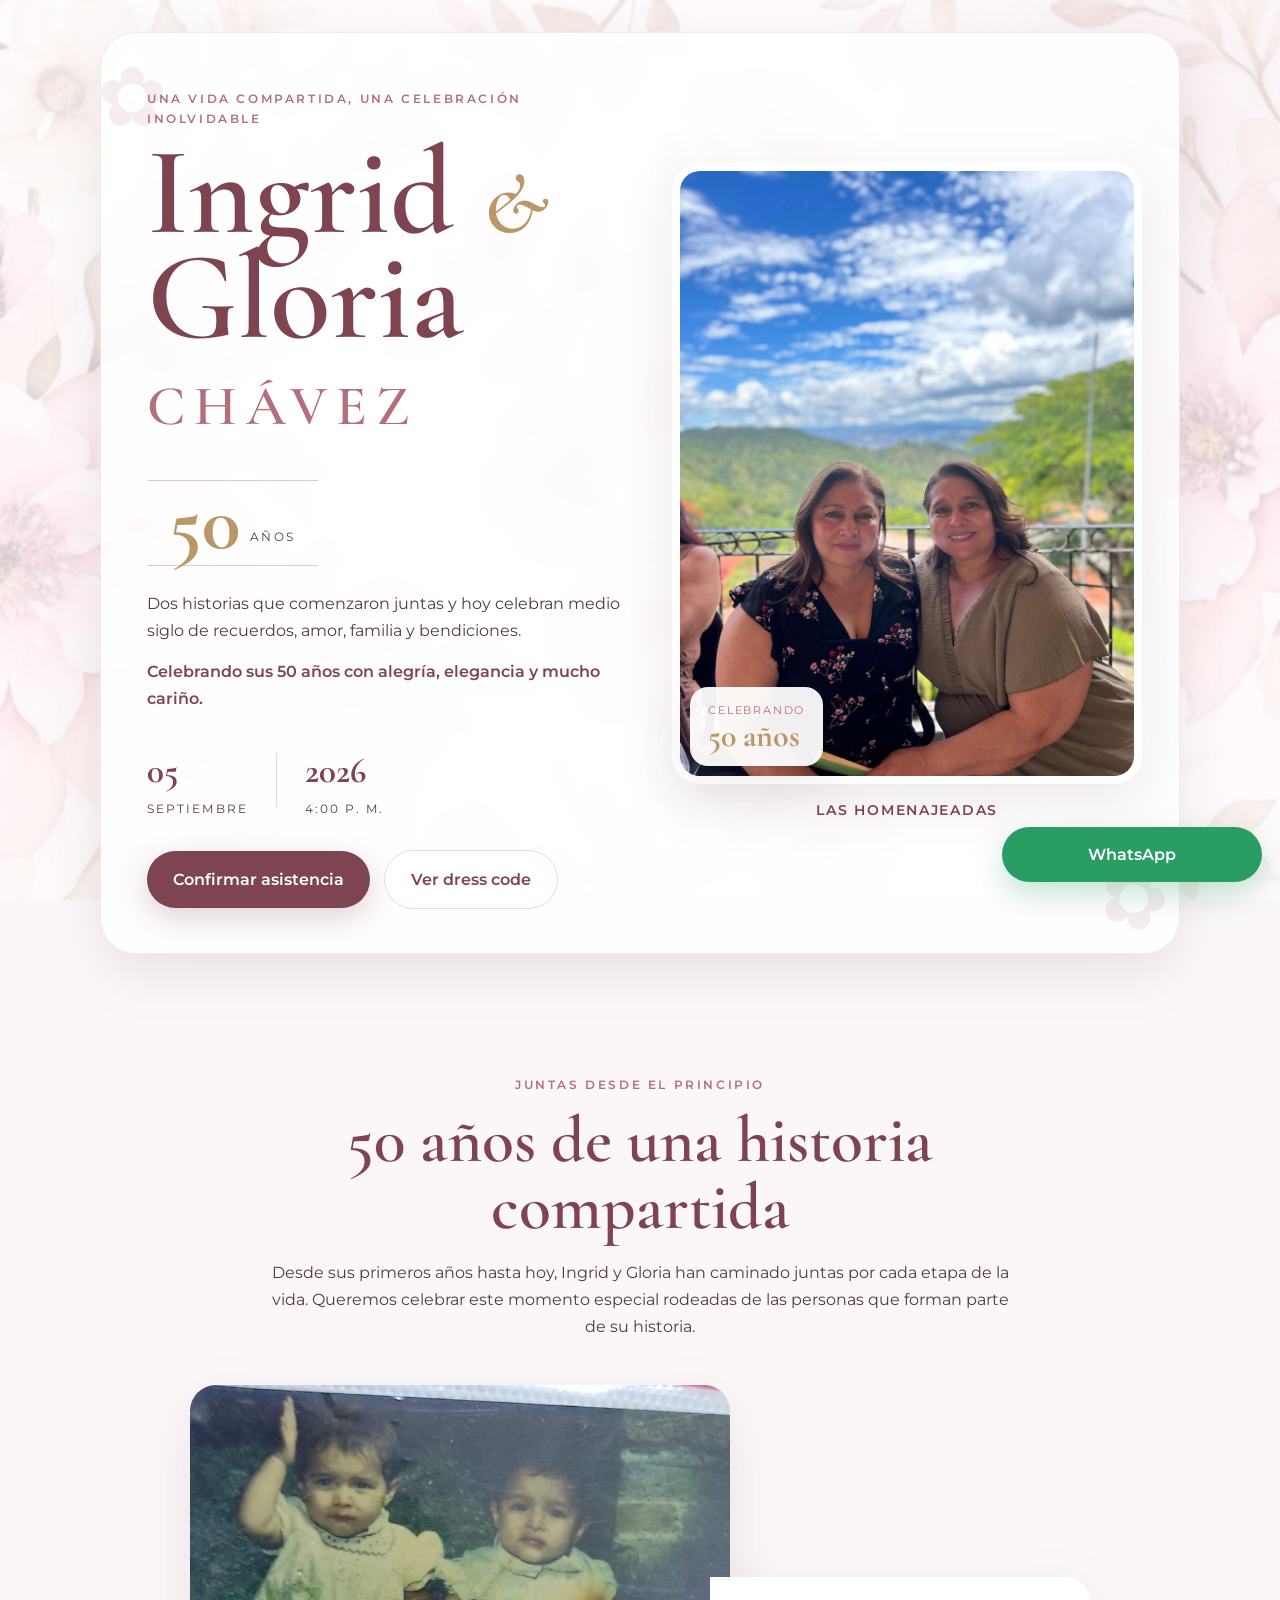
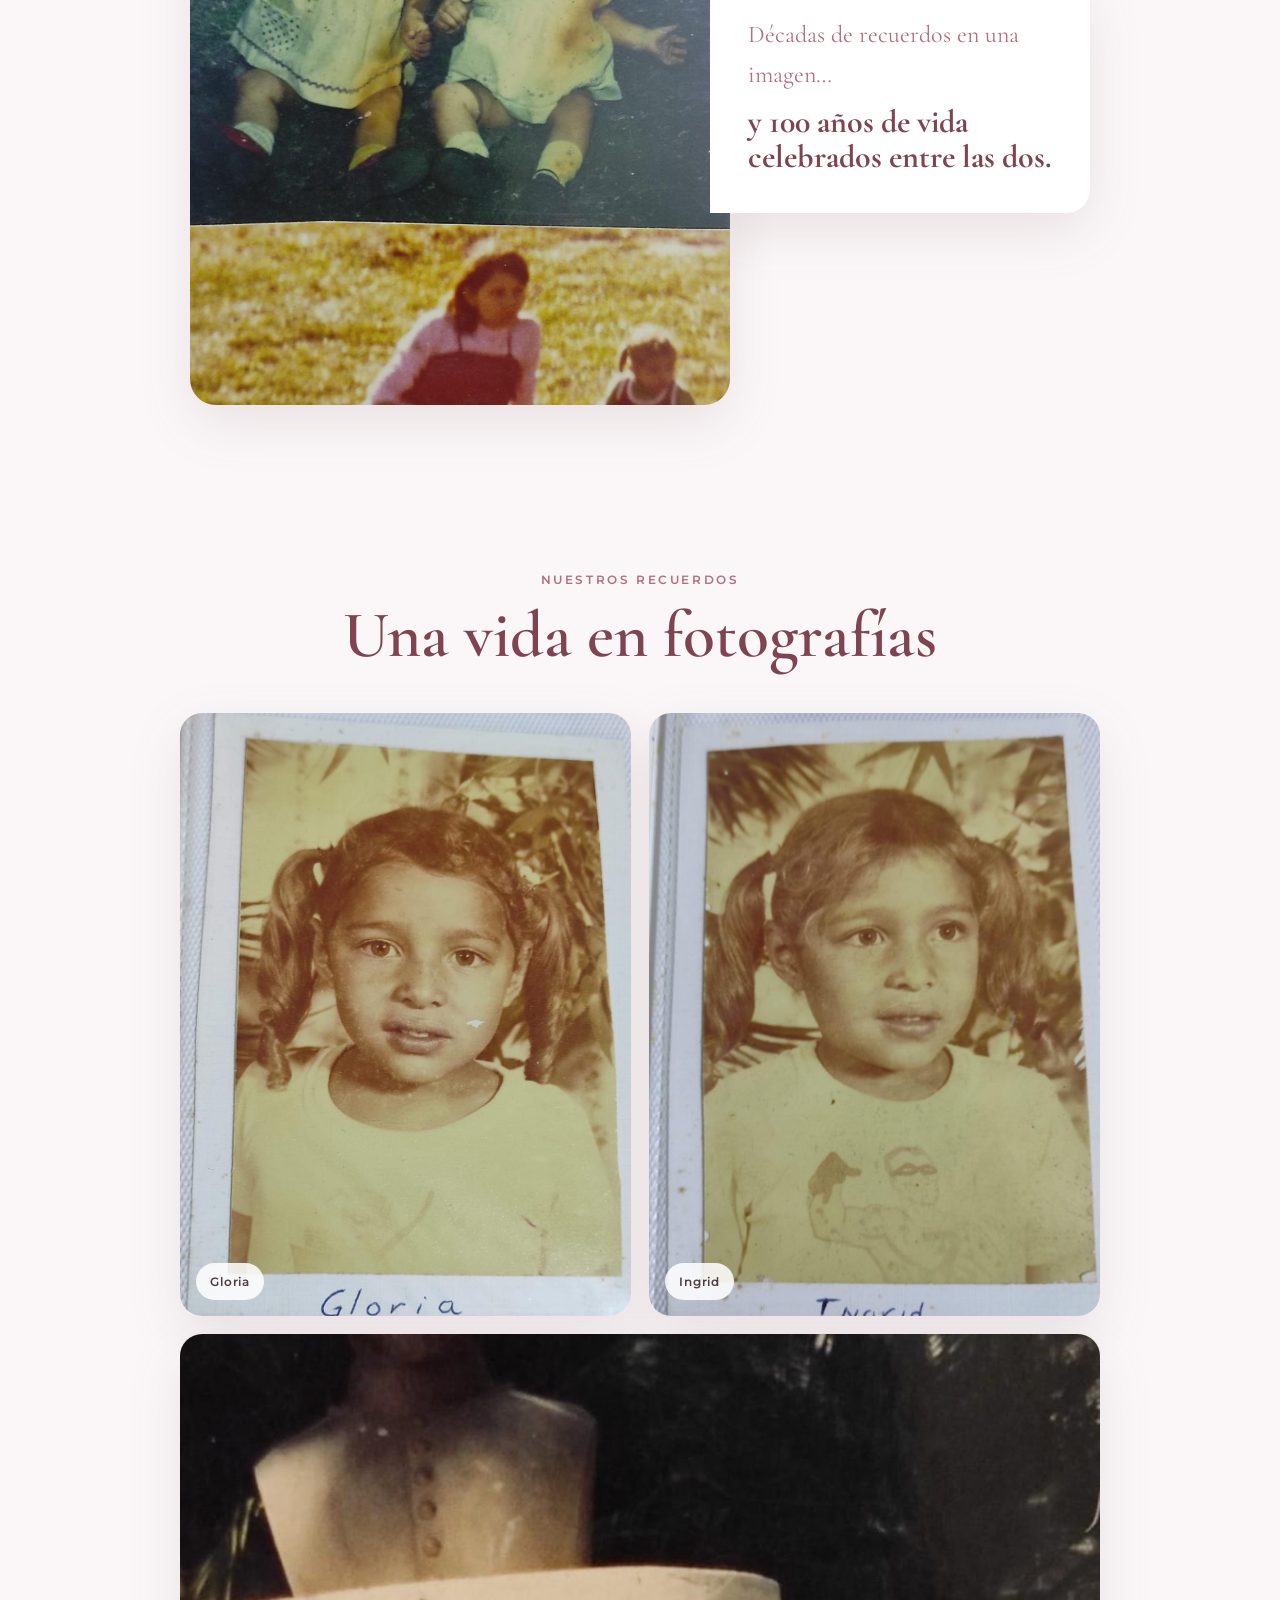
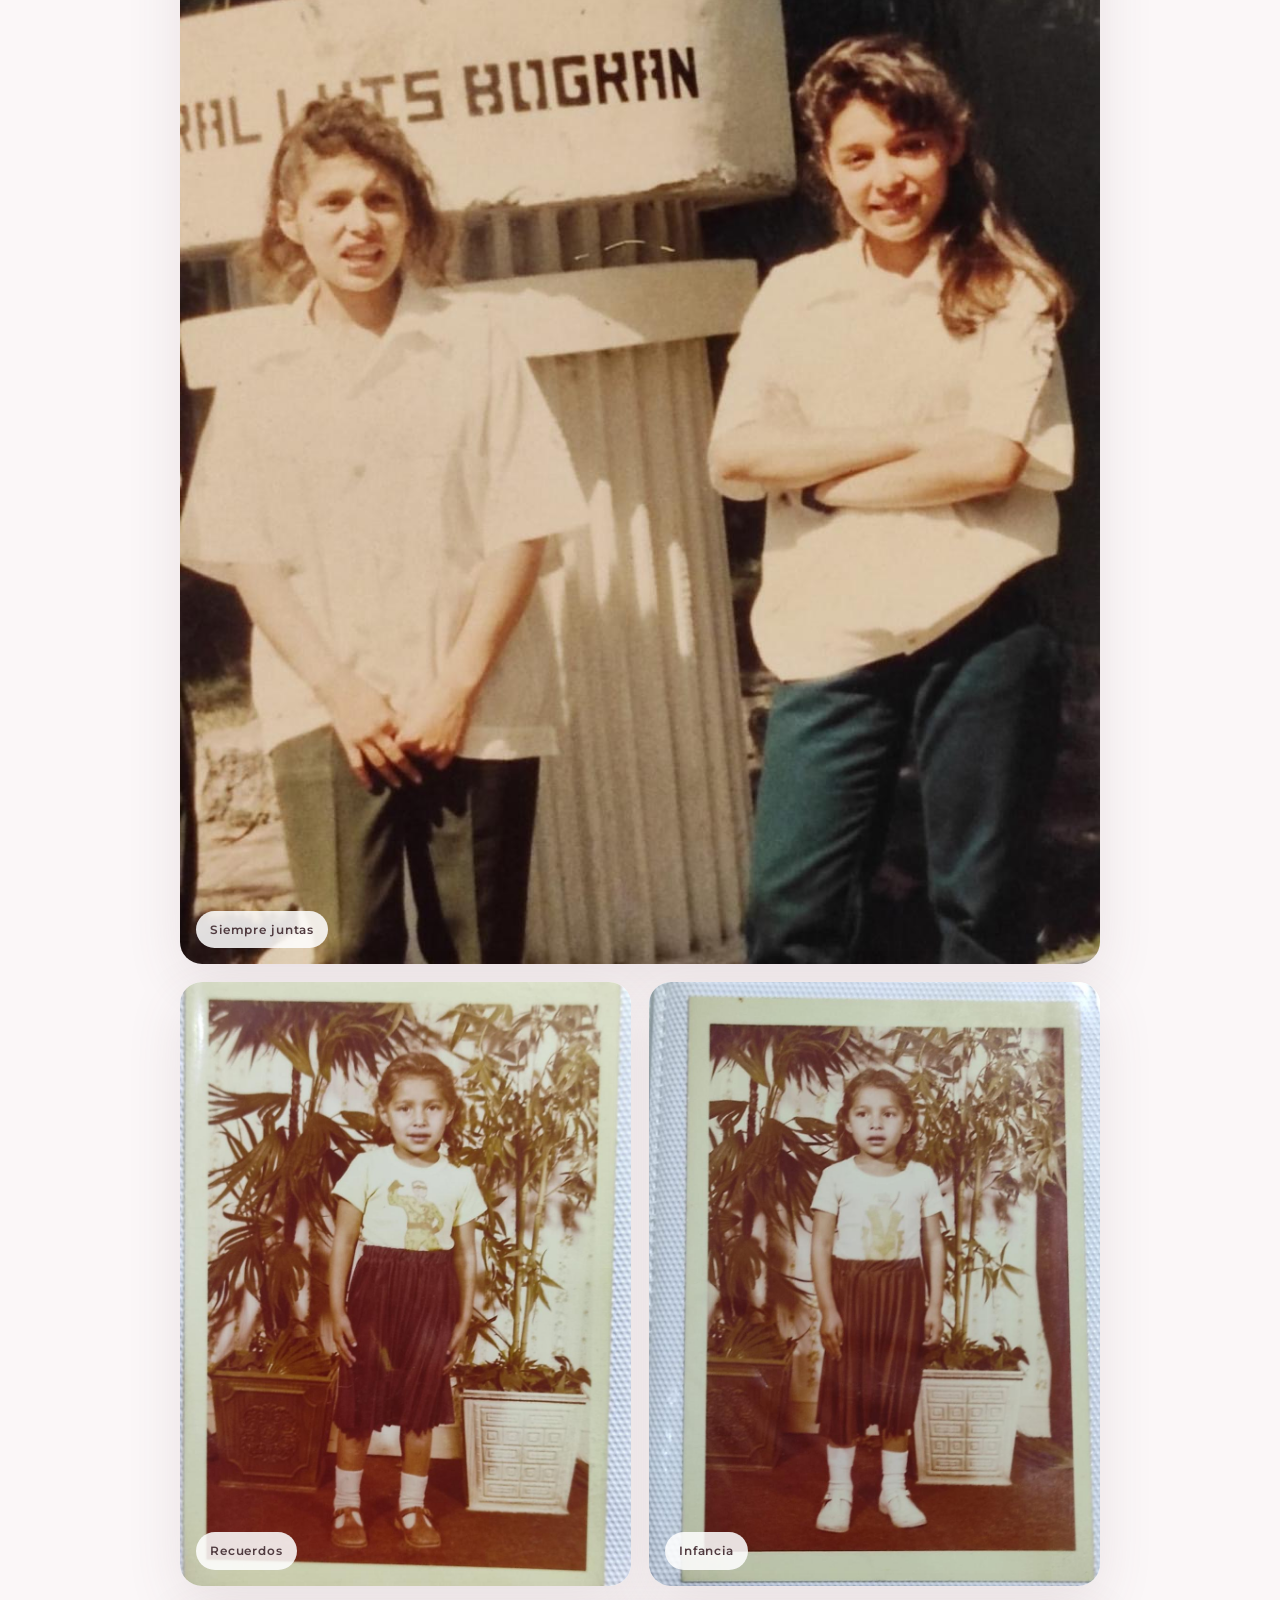
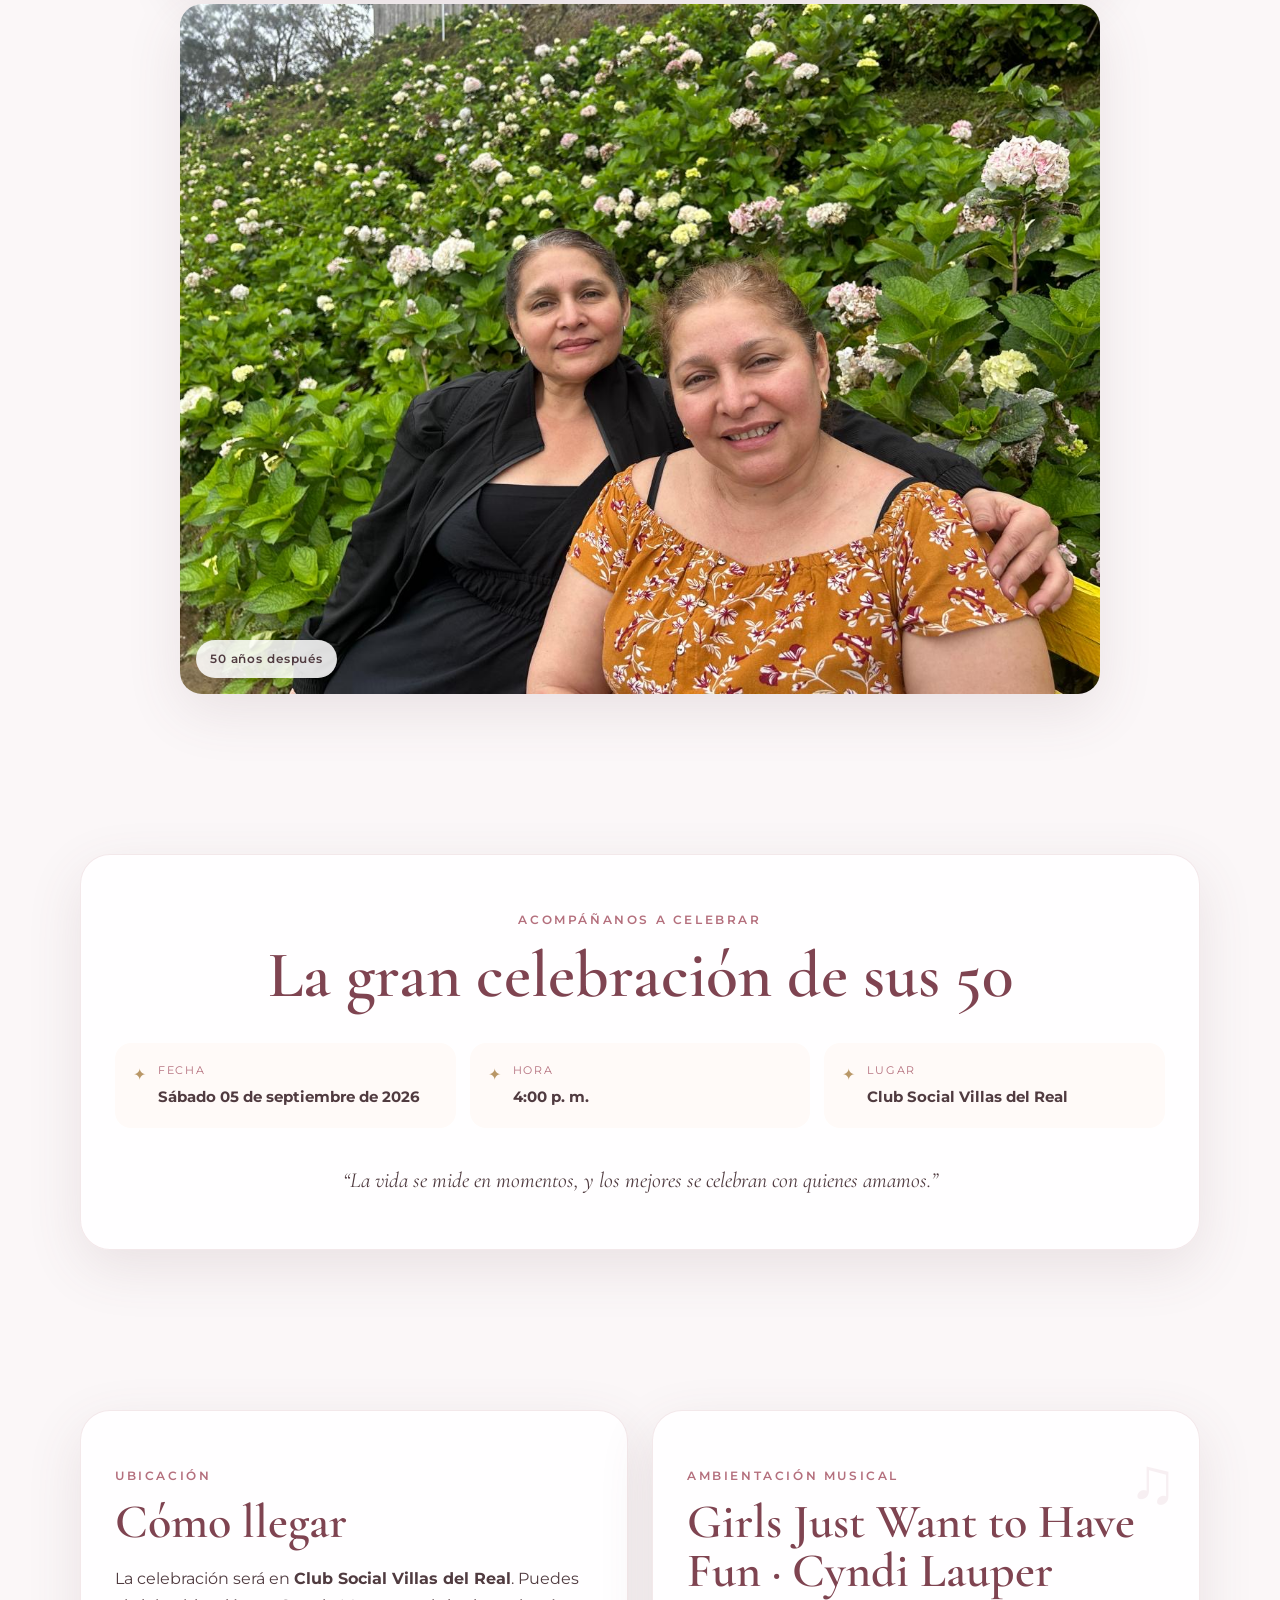
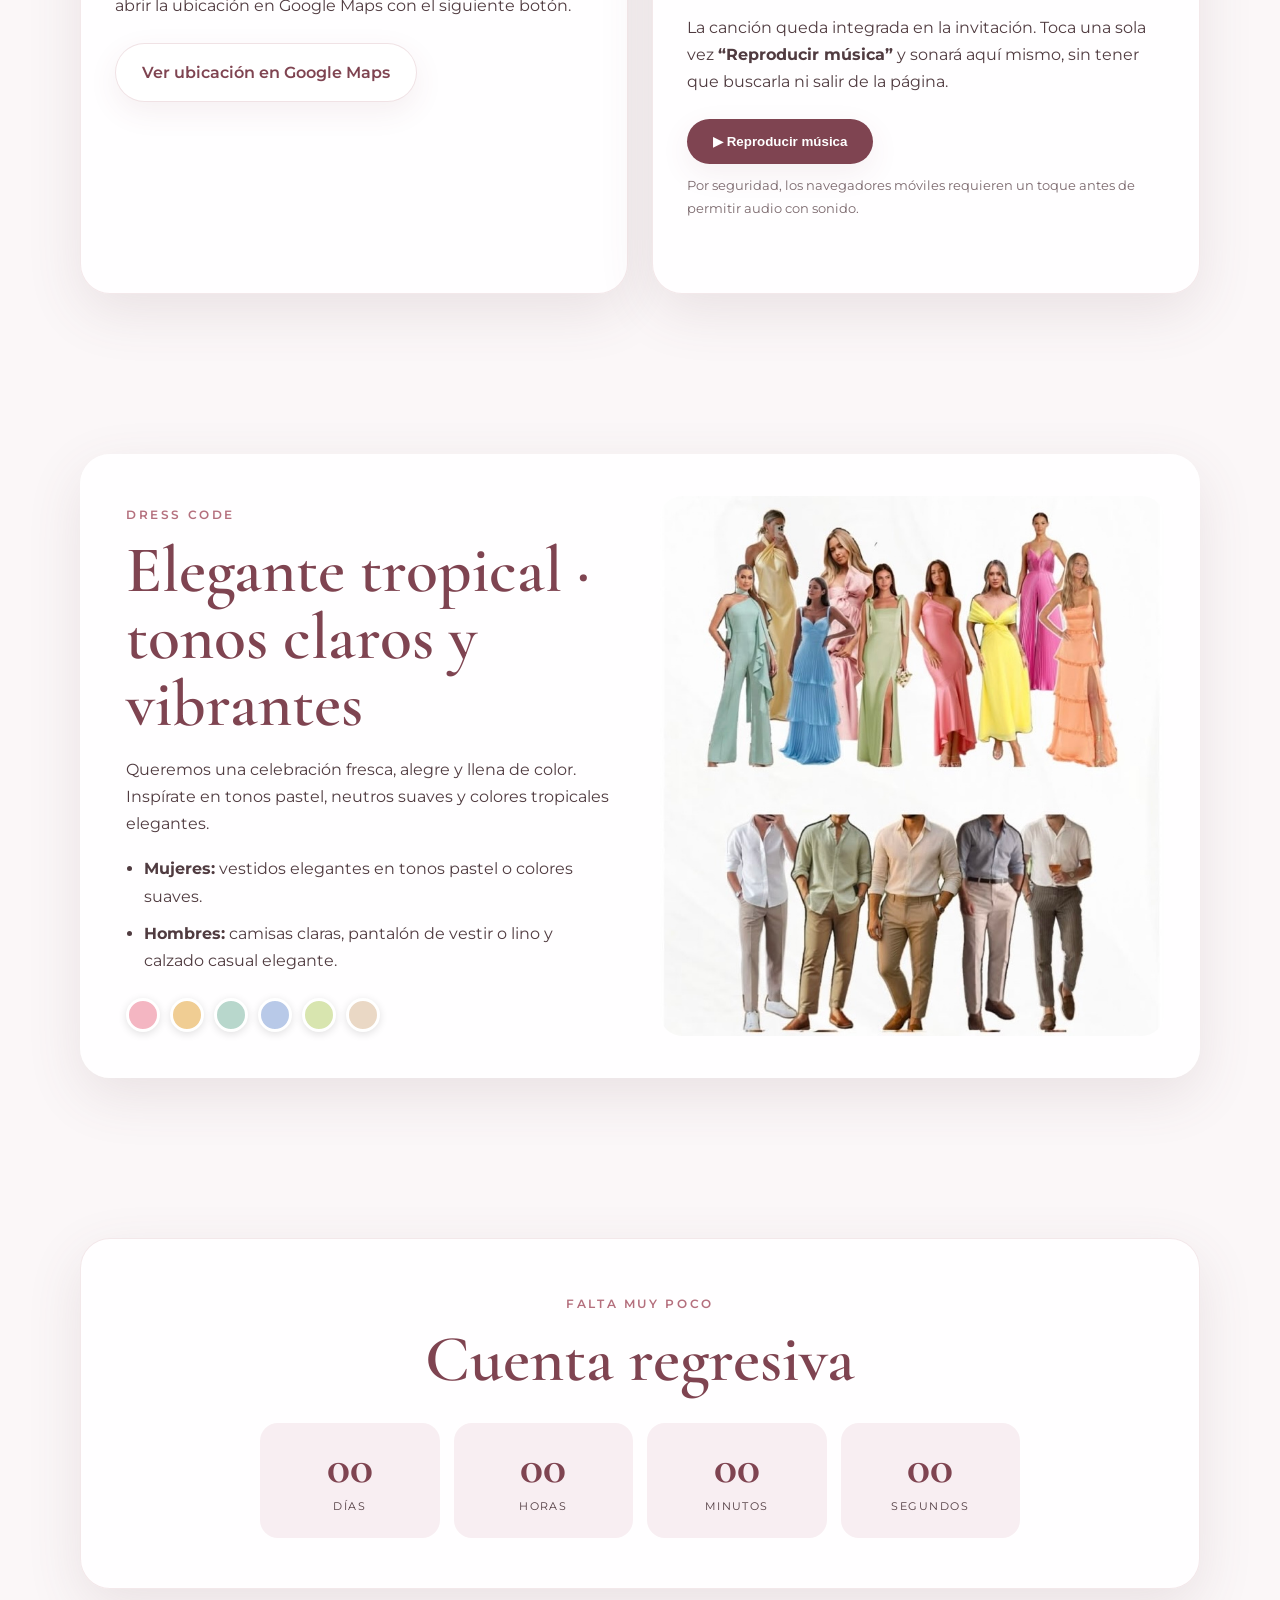
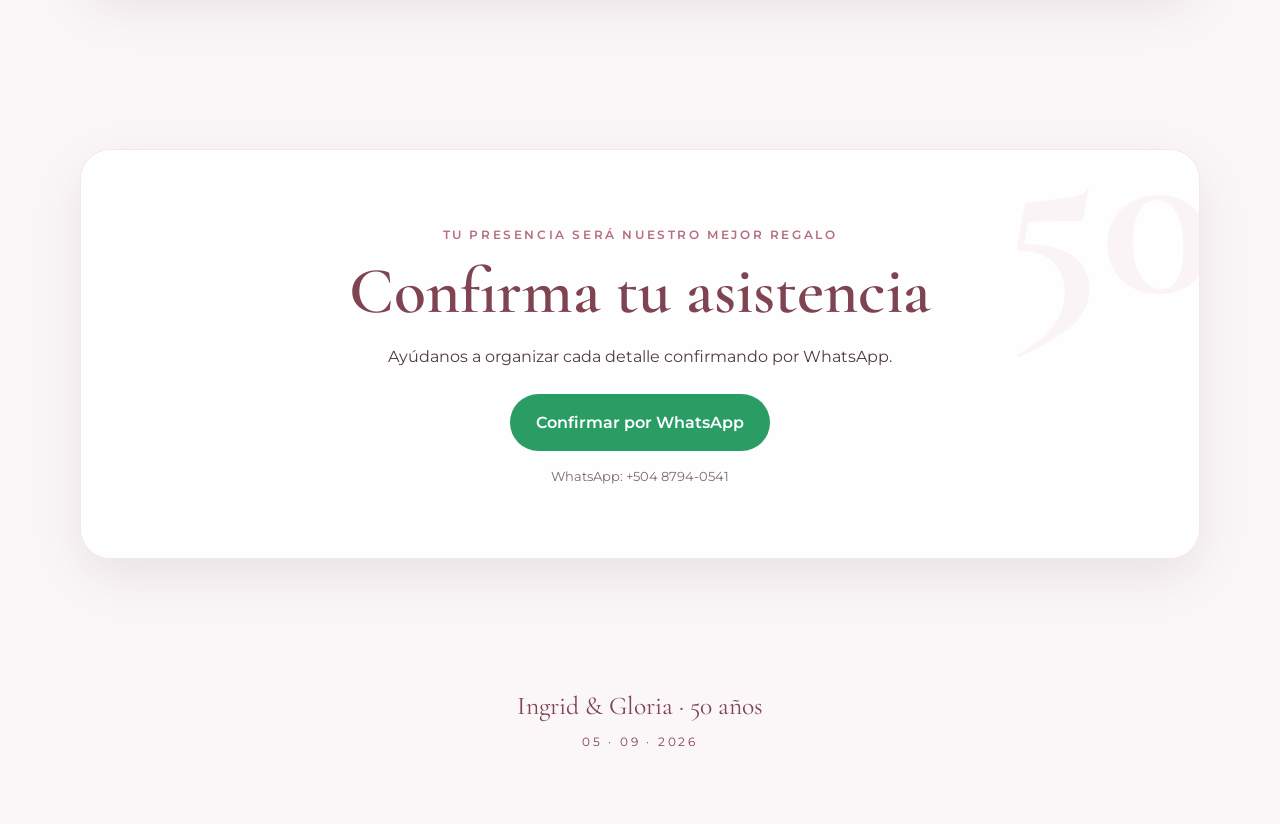
==== commit 397f58c3: "Add files via upload" ====
--- a/index.html
+++ b/index.html
@@ -9,7 +9,154 @@
   <link rel="preconnect" href="https://fonts.googleapis.com">
   <link rel="preconnect" href="https://fonts.gstatic.com" crossorigin>
   <link href="https://fonts.googleapis.com/css2?family=Cormorant+Garamond:wght@500;600;700&family=Montserrat:wght@400;500;600&display=swap" rel="stylesheet">
-  <link rel="stylesheet" href="styles.css" />
+  <style>
+:root{
+  --rose:#b46f7d;
+  --rose-dark:#7f4451;
+  --blush:#f8eef2;
+  --cream:#fffaf8;
+  --ink:#503b40;
+  --gold:#b99767;
+  --green:#2a9d65;
+  --shadow:0 18px 55px rgba(103,72,79,.12);
+}
+*{box-sizing:border-box}
+html{scroll-behavior:smooth}
+body{margin:0;font-family:'Montserrat',sans-serif;color:var(--ink);background:#fbf7f8;line-height:1.7}
+body::before{
+  content:"";
+  position:fixed;
+  inset:0;
+  background:
+    linear-gradient(rgba(255,250,251,.72),rgba(255,250,251,.82)),
+    url('flores.jpg') center/cover repeat;
+  z-index:-2;
+}
+body::after{
+  content:"";
+  position:fixed;
+  inset:0;
+  pointer-events:none;
+  background:
+    radial-gradient(circle at 10% 10%, rgba(255,255,255,.45), transparent 20%),
+    radial-gradient(circle at 90% 15%, rgba(180,111,125,.08), transparent 22%),
+    radial-gradient(circle at 18% 85%, rgba(185,151,103,.08), transparent 18%);
+  z-index:-1;
+}
+img{max-width:100%;display:block}
+a{text-decoration:none;color:inherit}
+.page-shell{overflow:hidden}
+.section{width:min(1120px,92vw);margin:0 auto;padding:80px 0}
+.hero{min-height:100vh;display:grid;place-items:center;padding-top:32px;padding-bottom:36px}
+.hero-card{width:min(1080px,100%);background:rgba(255,255,255,.84);backdrop-filter:blur(8px);border:1px solid rgba(180,111,125,.15);border-radius:36px;padding:36px;box-shadow:var(--shadow);position:relative;overflow:hidden}
+.hero-card::before,.hero-card::after{content:"✿";position:absolute;font-size:84px;color:rgba(180,111,125,.12)}
+.hero-card::before{top:-8px;left:-4px}.hero-card::after{right:10px;bottom:-16px;transform:rotate(20deg)}
+.hero-grid{display:grid;grid-template-columns:1.03fr .97fr;align-items:center;gap:34px;text-align:left}
+.hero-copy-side{padding:8px 12px 8px 10px}
+.hero-visual{display:flex;flex-direction:column;align-items:center;justify-content:center}
+.eyebrow,.mini-title,.section-title>span{text-transform:uppercase;letter-spacing:.22em;font-size:.74rem;font-weight:600;color:var(--rose)}
+h1,h2,.surname{font-family:'Cormorant Garamond',serif}
+h1{font-size:clamp(4rem,11vw,7.8rem);line-height:.84;margin:10px 0 0;color:var(--rose-dark);font-weight:600}
+h1 span{font-style:italic;color:var(--gold);font-size:.68em}
+.surname{font-size:clamp(2rem,6vw,3.5rem);margin:8px 0 14px;letter-spacing:.16em;text-transform:uppercase;color:var(--rose);font-weight:600}
+.fifty-badge{display:inline-flex;align-items:flex-end;gap:10px;margin:12px 0 24px;padding:10px 22px;border-top:1px solid rgba(185,151,103,.45);border-bottom:1px solid rgba(185,151,103,.45)}
+.fifty-badge .num{font-family:'Cormorant Garamond',serif;font-size:5rem;line-height:.8;color:var(--gold);font-weight:700}
+.fifty-badge .years{text-transform:uppercase;letter-spacing:.2em;font-size:.75rem;margin-bottom:7px}
+.hero-copy{max-width:560px;margin:0 0 14px;font-size:1rem}
+.hero-highlight{max-width:560px;margin:0 0 22px;color:var(--rose-dark);font-weight:600;font-size:1rem}
+.hero-image-frame{position:relative;width:min(100%,470px)}
+.hero-photo{width:100%;border-radius:28px;box-shadow:var(--shadow);object-fit:cover;max-height:640px;border:8px solid rgba(255,255,255,.75)}
+.hero-photo-caption{margin:14px 0 0;font-size:.9rem;letter-spacing:.12em;text-transform:uppercase;color:var(--rose-dark);font-weight:600;text-align:center}
+.hero-stamp{position:absolute;left:18px;bottom:18px;background:rgba(255,255,255,.94);padding:14px 18px;border-radius:18px;box-shadow:var(--shadow);text-align:left}
+.hero-stamp span{display:block;text-transform:uppercase;letter-spacing:.16em;font-size:.7rem;color:var(--rose)}
+.hero-stamp strong{display:block;font-family:'Cormorant Garamond',serif;font-size:2rem;line-height:1;color:var(--gold)}
+.hero-actions{display:flex;gap:14px;flex-wrap:wrap;align-items:center}
+.event-summary{display:flex;justify-content:flex-start;align-items:center;gap:28px;margin:28px 0 30px}
+.event-summary>div:not(.divider){display:flex;flex-direction:column}
+.event-summary strong{font-family:'Cormorant Garamond';font-size:2.2rem;color:var(--rose-dark)}
+.event-summary span{text-transform:uppercase;font-size:.72rem;letter-spacing:.18em}
+.divider{height:54px;width:1px;background:rgba(180,111,125,.28)}
+.primary-btn,.secondary-btn,.whatsapp-btn,.floating-whatsapp,.map-btn,.music-btn{display:inline-flex;justify-content:center;align-items:center;border-radius:999px;padding:15px 26px;font-weight:600;transition:.25s ease}
+.primary-btn{background:var(--rose-dark);color:white;box-shadow:0 10px 30px rgba(127,68,81,.24)}
+.secondary-btn{background:rgba(255,255,255,.88);color:var(--rose-dark);border:1px solid rgba(180,111,125,.25)}
+.whatsapp-btn,.floating-whatsapp{background:var(--green);color:#fff;min-width:260px}
+.map-btn,.music-btn{background:#fff;color:var(--rose-dark);border:1px solid rgba(180,111,125,.20);box-shadow:0 10px 30px rgba(127,68,81,.08)}
+.primary-btn:hover,.secondary-btn:hover,.whatsapp-btn:hover,.floating-whatsapp:hover,.map-btn:hover,.music-btn:hover{transform:translateY(-2px)}
+.section-title{text-align:center;max-width:760px;margin:0 auto 44px}
+.section-title h2,.details-card h2,.dresscode-card h2,.countdown-card h2,.confirmation-card h2,.info-card h2{font-size:clamp(2.5rem,6vw,4.1rem);line-height:1.02;margin:10px 0 18px;color:var(--rose-dark);font-weight:600}
+.section-title p{margin:0}
+.photo-feature{display:grid;grid-template-columns:1.2fr .8fr;align-items:center;gap:0;max-width:900px;margin:0 auto}
+.photo-feature img{border-radius:26px;box-shadow:var(--shadow);width:100%;max-height:620px;object-fit:cover;background:white}
+.caption-card{background:#fff;box-shadow:var(--shadow);padding:38px;border-radius:0 24px 24px 0;margin-left:-20px;position:relative}
+.caption-card span,.caption-card strong{display:block}
+.caption-card span{font-family:'Cormorant Garamond';font-size:1.5rem;color:var(--rose)}
+.caption-card strong{font-family:'Cormorant Garamond';font-size:2rem;line-height:1.1;margin-top:8px;color:var(--rose-dark)}
+.gallery{display:grid;grid-template-columns:repeat(2,1fr);gap:18px;max-width:920px;margin:auto}
+.gallery figure{margin:0;position:relative;overflow:hidden;border-radius:22px;box-shadow:var(--shadow);background:white;min-height:330px}
+.gallery figure.wide{grid-column:span 2;min-height:420px}
+.gallery img{width:100%;height:100%;object-fit:cover;transition:.45s;background:#fff}
+.gallery figure:hover img{transform:scale(1.025)}
+.gallery figcaption{position:absolute;left:16px;bottom:16px;background:rgba(255,255,255,.86);padding:8px 14px;border-radius:999px;font-size:.78rem;font-weight:600;letter-spacing:.07em}
+.details-card,.countdown-card,.confirmation-card,.info-card{background:rgba(255,255,255,.88);border:1px solid rgba(180,111,125,.16);border-radius:30px;padding:50px 34px;box-shadow:var(--shadow)}
+.details-card,.countdown-card,.confirmation-card{text-align:center}
+.details-grid{display:grid;grid-template-columns:repeat(3,1fr);gap:14px;margin:34px 0}
+.detail-item{display:flex;gap:12px;text-align:left;align-items:flex-start;background:var(--cream);padding:18px;border-radius:16px}
+.icon{color:var(--gold)}
+.detail-item small,.detail-item strong{display:block}
+.detail-item small{text-transform:uppercase;font-size:.68rem;letter-spacing:.16em;color:var(--rose)}
+.detail-item strong{margin-top:5px;font-size:.95rem}
+.note{font-family:'Cormorant Garamond';font-style:italic;font-size:1.35rem;margin:12px auto 0;max-width:680px}
+.extras-grid{display:grid;grid-template-columns:1fr 1fr;gap:24px}
+.info-card h2{font-size:clamp(2rem,5vw,3rem)}
+.info-card p{margin-bottom:24px}
+.music-card{position:relative;overflow:hidden}.music-controls{display:flex;gap:12px;flex-wrap:wrap;margin-top:18px}.music-player{margin-top:18px;border-radius:18px;overflow:hidden;background:#000;box-shadow:0 12px 30px rgba(0,0,0,.12)}.music-player iframe{width:100%;aspect-ratio:16/9;border:0;display:block}.music-note{font-size:.82rem;color:#7b686d;margin-top:10px}.music-toggle{background:var(--rose-dark);color:#fff;border:0;cursor:pointer}.music-toggle.playing{background:var(--gold);color:#fff}
+.music-card::after{content:"♫";position:absolute;right:22px;top:18px;font-size:64px;color:rgba(180,111,125,.10);font-family:'Cormorant Garamond',serif}
+.dresscode-card{display:grid;grid-template-columns:1fr 1fr;gap:40px;align-items:center;background:rgba(255,255,255,.88);border-radius:30px;padding:36px;box-shadow:var(--shadow)}
+.dresscode-copy{padding:10px}.dresscode-card h2{text-align:left}.dresscode-card img{border-radius:22px;max-height:610px;width:100%;object-fit:cover;background:white}.dresscode-list{margin:18px 0 0;padding-left:18px}.dresscode-list li{margin-bottom:10px}.palette{display:flex;gap:10px;margin-top:24px;flex-wrap:wrap}.palette span{width:34px;height:34px;border-radius:50%;background:var(--c);border:3px solid white;box-shadow:0 2px 8px rgba(0,0,0,.12)}
+.countdown{display:grid;grid-template-columns:repeat(4,1fr);gap:14px;max-width:760px;margin:30px auto 0}.countdown div{background:var(--blush);padding:20px 10px;border-radius:18px}.countdown strong{font-family:'Cormorant Garamond';display:block;font-size:3rem;line-height:1;color:var(--rose-dark)}.countdown span{text-transform:uppercase;font-size:.7rem;letter-spacing:.13em}
+.confirmation-card{position:relative;overflow:hidden;padding-top:70px;padding-bottom:70px}.big-50{position:absolute;right:-16px;top:-55px;font-family:'Cormorant Garamond';font-size:15rem;line-height:1;color:rgba(180,111,125,.07);font-weight:700}.confirmation-card p{max-width:560px;margin:0 auto 24px}.confirmation-card small{display:block;margin-top:14px;color:#7b686d}
+footer{text-align:center;padding:45px 20px 70px;color:var(--rose-dark)}footer p{font-family:'Cormorant Garamond';font-size:1.6rem;margin:0}footer span{font-size:.72rem;letter-spacing:.24em;text-transform:uppercase}
+.floating-whatsapp{position:fixed;right:18px;bottom:18px;box-shadow:0 12px 30px rgba(42,157,101,.28);z-index:30;padding:14px 22px}
+.reveal{opacity:0;transform:translateY(24px);transition:opacity .7s ease,transform .7s ease}.reveal.visible{opacity:1;transform:none}
+@media(max-width:780px){
+  .section{padding:64px 0}
+  .hero-card{padding:28px 18px;border-radius:24px}
+  .hero-grid,.photo-feature,.dresscode-card,.extras-grid{grid-template-columns:1fr;gap:22px}
+  .hero-copy-side{text-align:center;padding:8px 2px}
+  .hero-copy,.hero-highlight{margin-left:auto;margin-right:auto}
+  .event-summary{gap:18px;justify-content:center}
+  .hero-actions{justify-content:center}
+  .caption-card{margin:-18px 14px 0;border-radius:18px}
+  .gallery{gap:12px}
+  .gallery figure{min-height:270px}
+  .gallery figure.wide{min-height:300px}
+  .details-grid{grid-template-columns:1fr}
+  .dresscode-card{padding:22px}
+  .dresscode-card h2{text-align:center}
+  .dresscode-copy,.info-card{text-align:center}
+  .palette{justify-content:center}
+  .countdown{grid-template-columns:repeat(2,1fr)}
+  .big-50{font-size:10rem}
+  .detail-item{text-align:left}
+  .floating-whatsapp{right:14px;bottom:14px;padding:13px 18px}
+}
+@media(max-width:480px){
+  .section{width:min(94vw,1120px)}
+  h1{font-size:4.2rem}
+  .surname{font-size:2.1rem}
+  .fifty-badge .num{font-size:4rem}
+  .event-summary{flex-direction:column;gap:10px}
+  .event-summary .divider{width:65px;height:1px}
+  .gallery{grid-template-columns:1fr}
+  .gallery figure.wide{grid-column:auto}
+  .details-card,.countdown-card,.confirmation-card,.info-card{padding-left:20px;padding-right:20px}
+  .countdown strong{font-size:2.5rem}
+  .primary-btn,.secondary-btn,.whatsapp-btn,.map-btn,.music-btn{width:100%}
+  .hero-actions{flex-direction:column}
+  .floating-whatsapp{left:14px;right:14px;bottom:12px}
+}
+
+  </style>
 </head>
 <body>
   <div class="page-shell">
@@ -38,7 +185,7 @@
           </div>
           <div class="hero-visual">
             <div class="hero-image-frame">
-              <img class="hero-photo" src="assets/hero_principal.jpeg" alt="Ingrid y Gloria Chávez" loading="eager" />
+              <img class="hero-photo" src="hero.jpg" alt="Ingrid y Gloria Chávez" loading="eager" />
               <div class="hero-stamp">
                 <span>Celebrando</span>
                 <strong>50 años</strong>
@@ -59,7 +206,7 @@
         </div>
 
         <div class="photo-feature">
-          <img src="assets/bebes.jpeg" alt="Fotografía de Ingrid y Gloria cuando eran bebés" loading="lazy" />
+          <img src="bebes.jpg" alt="Fotografía de Ingrid y Gloria cuando eran bebés" loading="lazy" />
           <div class="caption-card">
             <span>Décadas de recuerdos en una imagen…</span>
             <strong>y 100 años de vida celebrados entre las dos.</strong>
@@ -73,12 +220,12 @@
           <h2>Una vida en fotografías</h2>
         </div>
         <div class="gallery">
-          <figure class="reveal"><img src="assets/gloria_nina.jpeg" alt="Gloria en su infancia" loading="lazy"><figcaption>Gloria</figcaption></figure>
-          <figure class="reveal"><img src="assets/ingrid_nina.jpeg" alt="Ingrid en su infancia" loading="lazy"><figcaption>Ingrid</figcaption></figure>
-          <figure class="reveal wide"><img src="assets/adolescentes.jpeg" alt="Ingrid y Gloria en su juventud" loading="lazy"><figcaption>Siempre juntas</figcaption></figure>
-          <figure class="reveal"><img src="assets/nina_1.jpeg" alt="Recuerdo de infancia" loading="lazy"><figcaption>Recuerdos</figcaption></figure>
-          <figure class="reveal"><img src="assets/nina_2.jpeg" alt="Recuerdo de infancia" loading="lazy"><figcaption>Infancia</figcaption></figure>
-          <figure class="reveal wide"><img src="assets/foto_actual_2.jpeg" alt="Ingrid y Gloria en la actualidad" loading="lazy"><figcaption>50 años después</figcaption></figure>
+          <figure class="reveal"><img src="gloria.jpg" alt="Gloria en su infancia" loading="lazy"><figcaption>Gloria</figcaption></figure>
+          <figure class="reveal"><img src="ingrid.jpg" alt="Ingrid en su infancia" loading="lazy"><figcaption>Ingrid</figcaption></figure>
+          <figure class="reveal wide"><img src="juventud.jpg" alt="Ingrid y Gloria en su juventud" loading="lazy"><figcaption>Siempre juntas</figcaption></figure>
+          <figure class="reveal"><img src="infancia1.jpg" alt="Recuerdo de infancia" loading="lazy"><figcaption>Recuerdos</figcaption></figure>
+          <figure class="reveal"><img src="infancia2.jpg" alt="Recuerdo de infancia" loading="lazy"><figcaption>Infancia</figcaption></figure>
+          <figure class="reveal wide"><img src="actual.jpg" alt="Ingrid y Gloria en la actualidad" loading="lazy"><figcaption>50 años después</figcaption></figure>
         </div>
       </section>
 
@@ -108,11 +255,20 @@
 
           <article class="info-card music-card">
             <span class="mini-title">Ambientación musical</span>
-            <h2>Celebration · Kool & The Gang</h2>
-            <p>Para entrar en ambiente, agregamos un acceso directo a la canción <strong>“Celebration”</strong>. Ábrela y disfruta la invitación con música.</p>
-            <a class="music-btn" target="_blank" rel="noopener" href="https://www.youtube.com/watch?v=3GwjfUFyY6M">
-              Escuchar canción
-            </a>
+            <h2>Girls Just Want to Have Fun · Cyndi Lauper</h2>
+            <p>La canción queda integrada en la invitación. Toca una sola vez <strong>“Reproducir música”</strong> y sonará aquí mismo, sin tener que buscarla ni salir de la página.</p>
+            <div class="music-controls">
+              <button class="music-btn music-toggle" id="musicToggle" type="button">▶ Reproducir música</button>
+            </div>
+            <div class="music-player" id="musicPlayer" hidden>
+              <iframe
+                id="musicFrame"
+                title="Girls Just Want To Have Fun - Cyndi Lauper"
+                allow="autoplay; encrypted-media; picture-in-picture"
+                allowfullscreen>
+              </iframe>
+            </div>
+            <p class="music-note">Por seguridad, los navegadores móviles requieren un toque antes de permitir audio con sonido.</p>
           </article>
         </div>
       </section>
@@ -136,7 +292,7 @@
               <span style="--c:#ead8c5"></span>
             </div>
           </div>
-          <img src="assets/dresscode.jpeg" alt="Ejemplos de vestimenta sugerida para mujeres y hombres" loading="lazy" />
+          <img src="dresscode.jpg" alt="Ejemplos de vestimenta sugerida para mujeres y hombres" loading="lazy" />
         </div>
       </section>
 
@@ -175,6 +331,65 @@
 
   <a class="floating-whatsapp" target="_blank" rel="noopener" href="https://wa.me/50487940541?text=Hola%2C%20confirmo%20mi%20asistencia%20al%20cumplea%C3%B1os%20de%2050%20a%C3%B1os%20de%20Ingrid%20y%20Gloria%20Ch%C3%A1vez%20el%205%20de%20septiembre%20de%202026.%20Mi%20nombre%20es%3A%20%20y%20asistiremos%20___%20personas.">WhatsApp</a>
 
-  <script src="script.js"></script>
+  <script>
+const target = new Date('2026-09-05T16:00:00-06:00').getTime();
+const ids = ['days','hours','minutes','seconds'];
+function updateCountdown(){
+  const now = Date.now();
+  const diff = target - now;
+  if(diff <= 0){
+    ids.forEach(id => document.getElementById(id).textContent = '00');
+    return;
+  }
+  const d = Math.floor(diff / 86400000);
+  const h = Math.floor((diff % 86400000) / 3600000);
+  const m = Math.floor((diff % 3600000) / 60000);
+  const s = Math.floor((diff % 60000) / 1000);
+  document.getElementById('days').textContent = String(d).padStart(2,'0');
+  document.getElementById('hours').textContent = String(h).padStart(2,'0');
+  document.getElementById('minutes').textContent = String(m).padStart(2,'0');
+  document.getElementById('seconds').textContent = String(s).padStart(2,'0');
+}
+updateCountdown();
+setInterval(updateCountdown,1000);
+
+const observer = new IntersectionObserver(entries => {
+  entries.forEach(entry => {
+    if(entry.isIntersecting) entry.target.classList.add('visible');
+  });
+},{threshold:.13});
+document.querySelectorAll('.reveal').forEach(el => observer.observe(el));
+
+  </script>
+
+<script>
+(function(){
+  const btn = document.getElementById('musicToggle');
+  const player = document.getElementById('musicPlayer');
+  const frame = document.getElementById('musicFrame');
+  let started = false;
+
+  if(!btn || !player || !frame) return;
+
+  btn.addEventListener('click', function(){
+    if(!started){
+      frame.src = 'https://www.youtube.com/embed/PIb6AZdTr-A?autoplay=1&playsinline=1&rel=0';
+      player.hidden = false;
+      btn.textContent = '♫ Música reproduciéndose';
+      btn.classList.add('playing');
+      started = true;
+      player.scrollIntoView({behavior:'smooth', block:'center'});
+    }else{
+      // Stop and allow replay.
+      frame.src = '';
+      player.hidden = true;
+      btn.textContent = '▶ Reproducir música';
+      btn.classList.remove('playing');
+      started = false;
+    }
+  });
+})();
+</script>
+
 </body>
 </html>
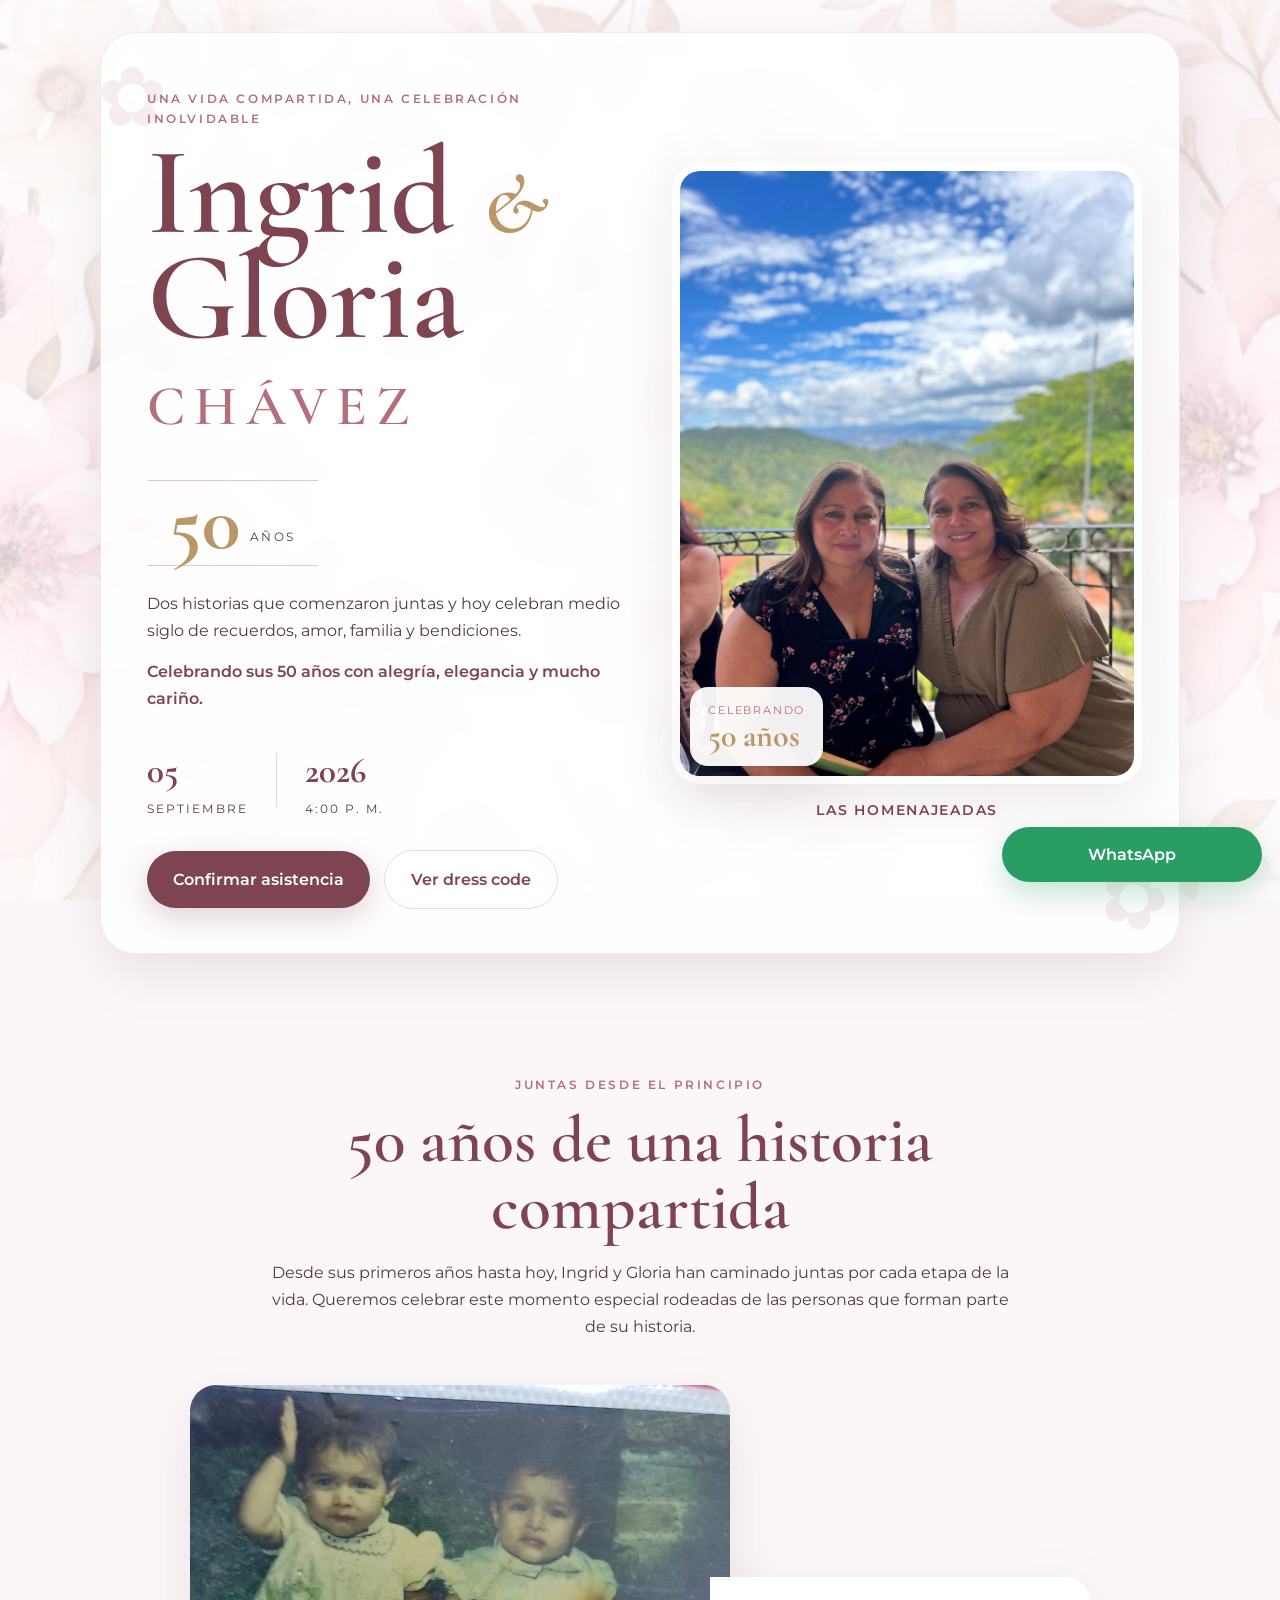
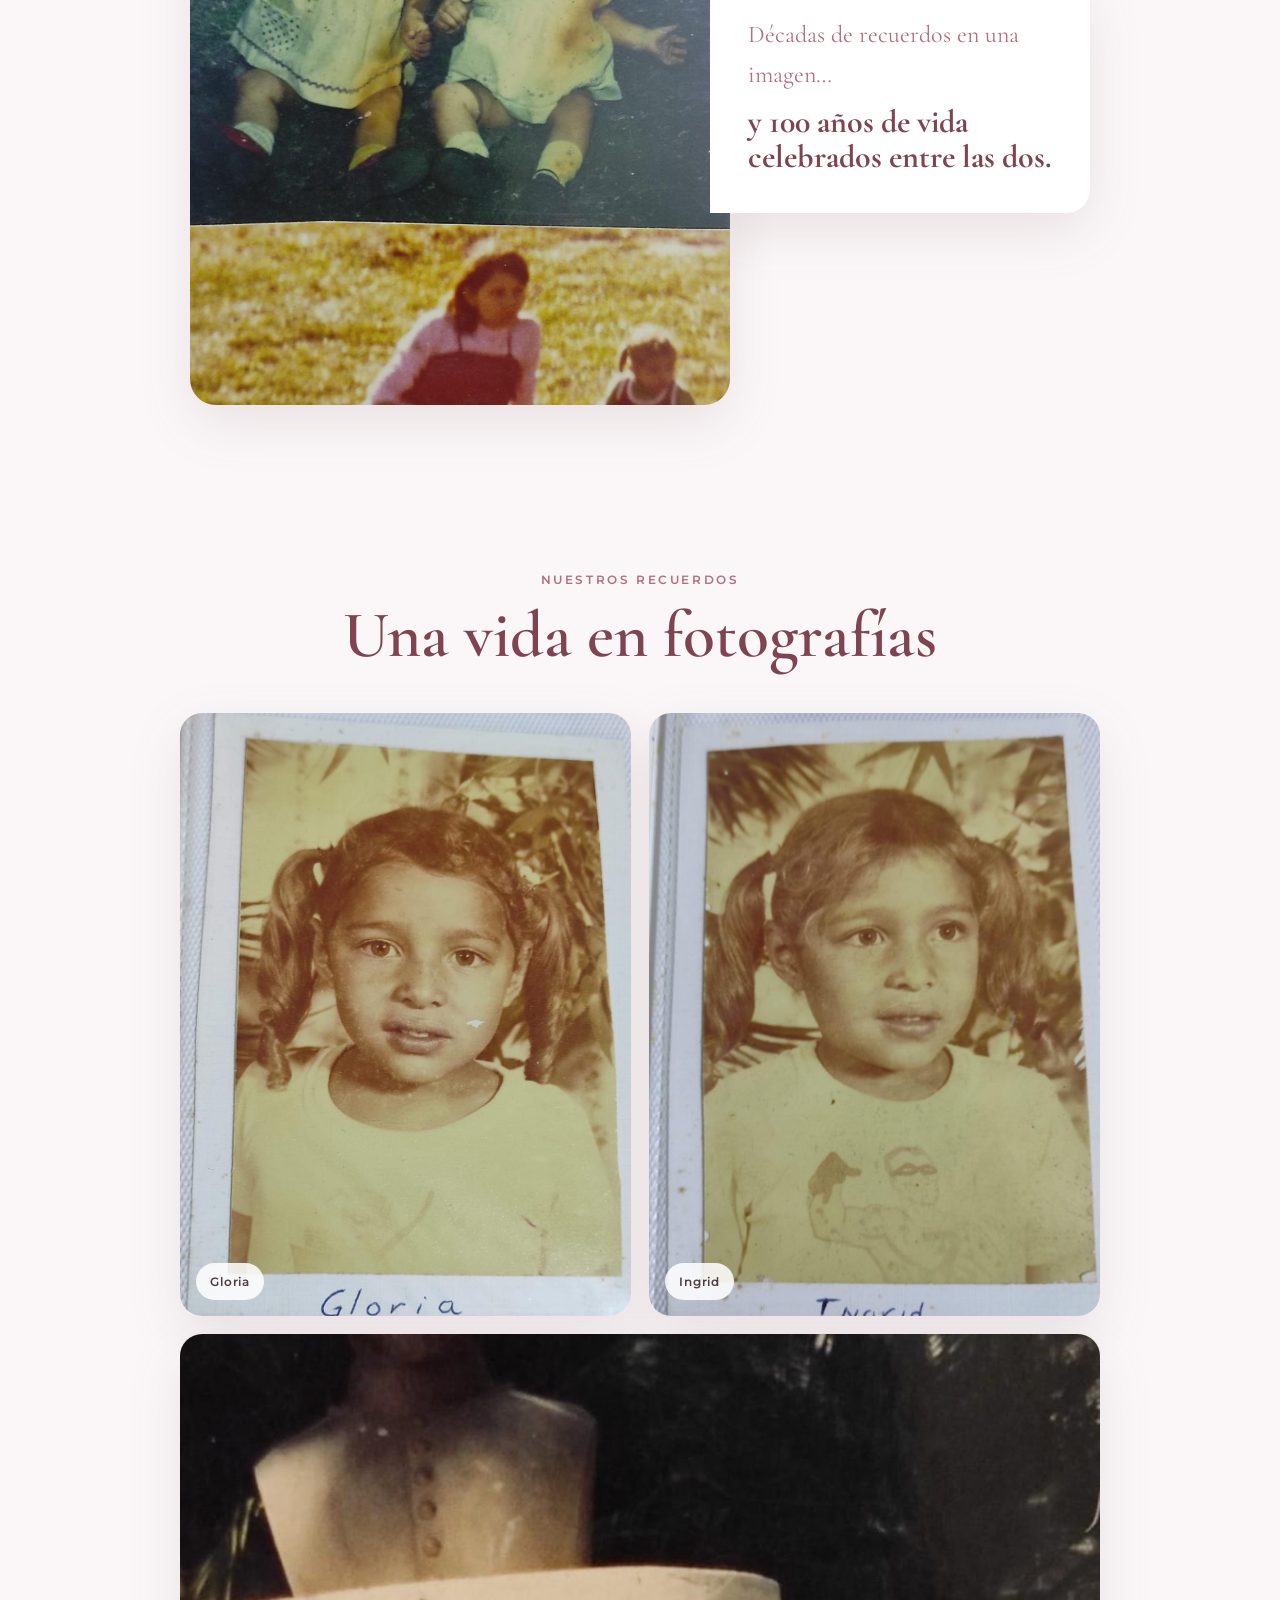
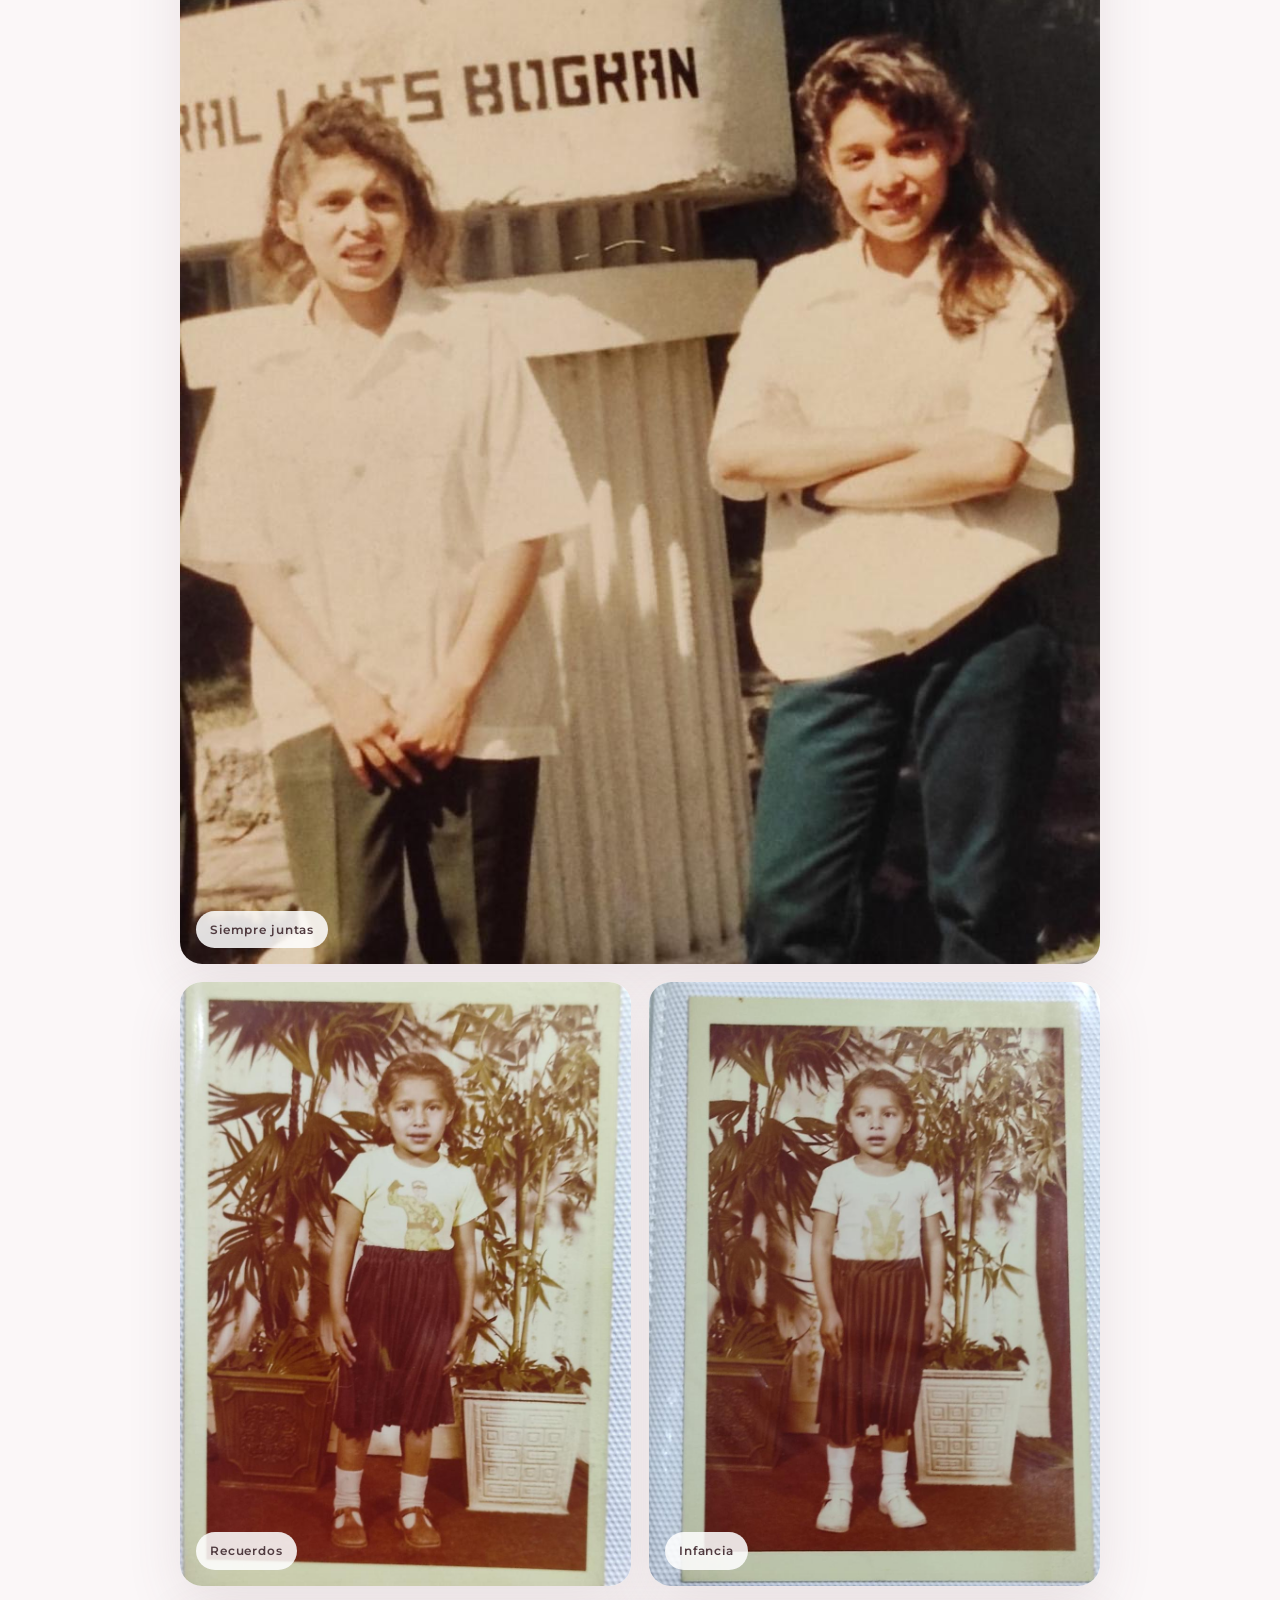
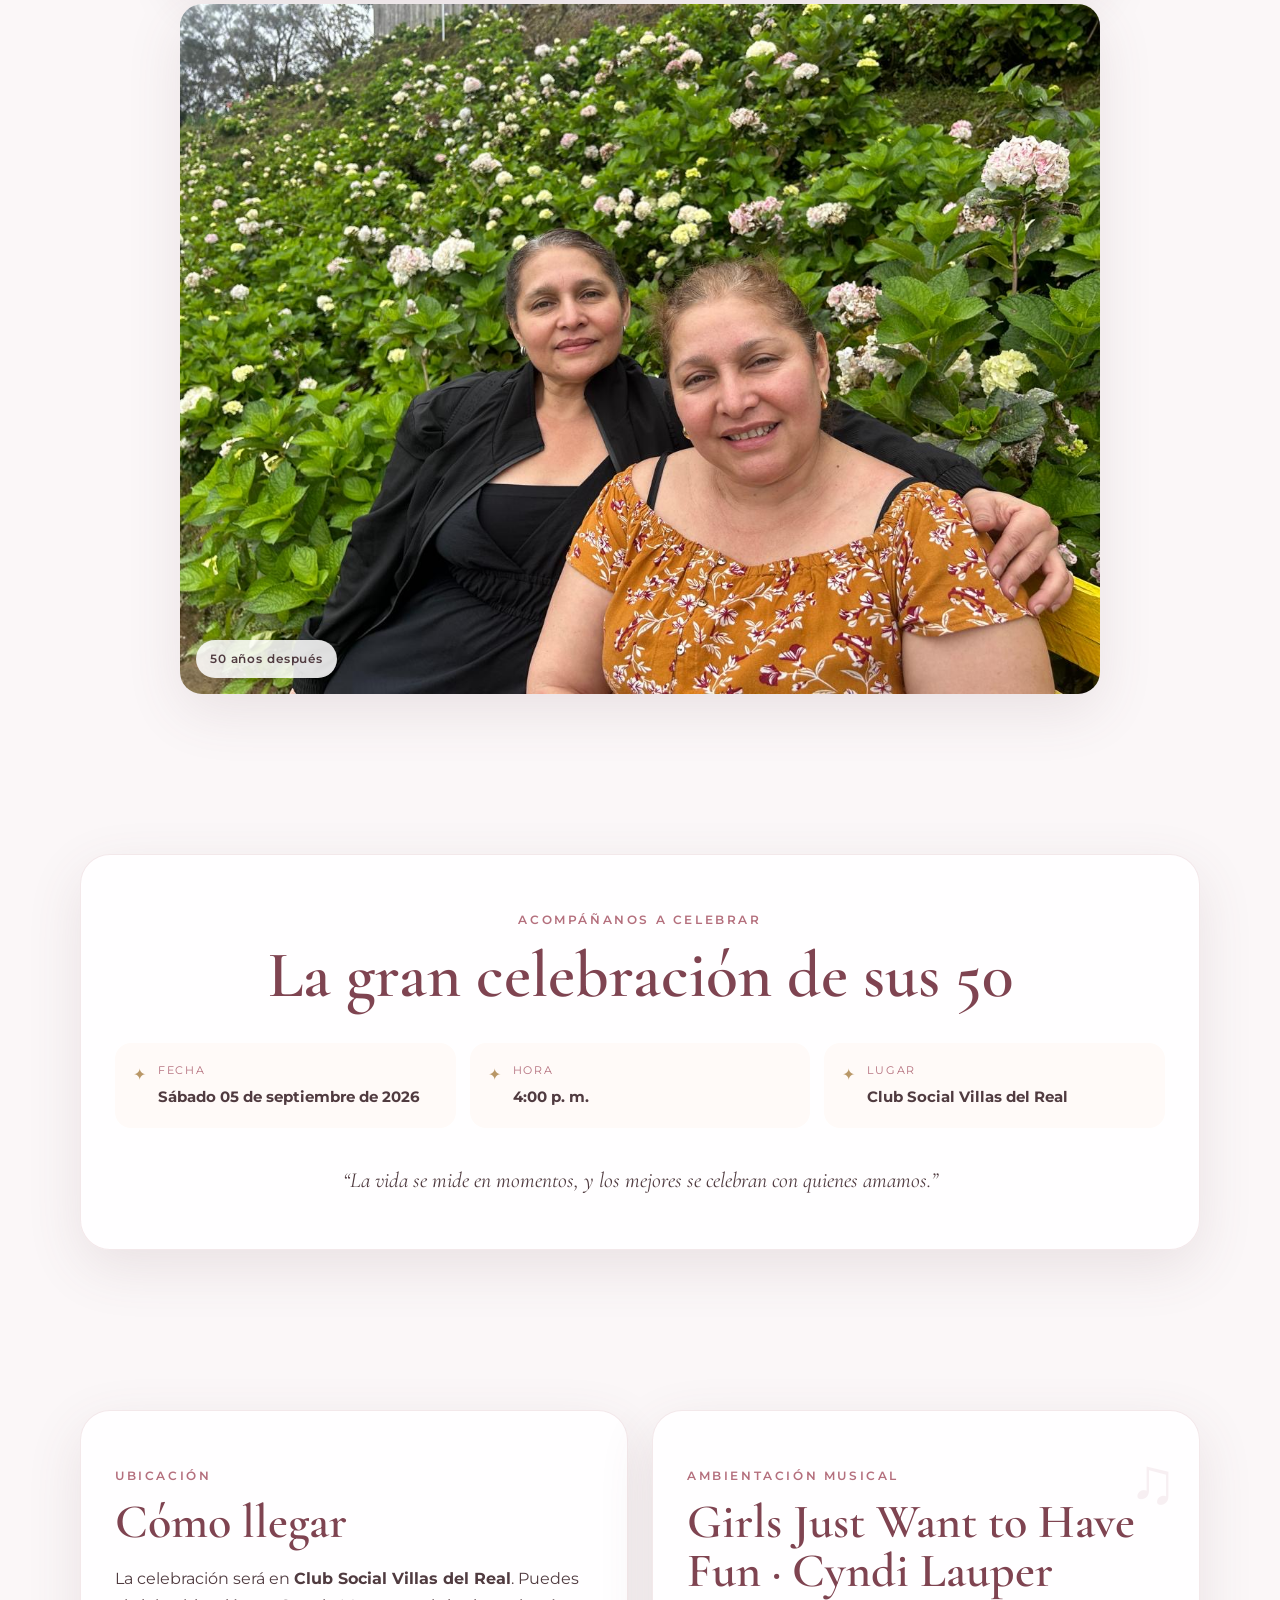
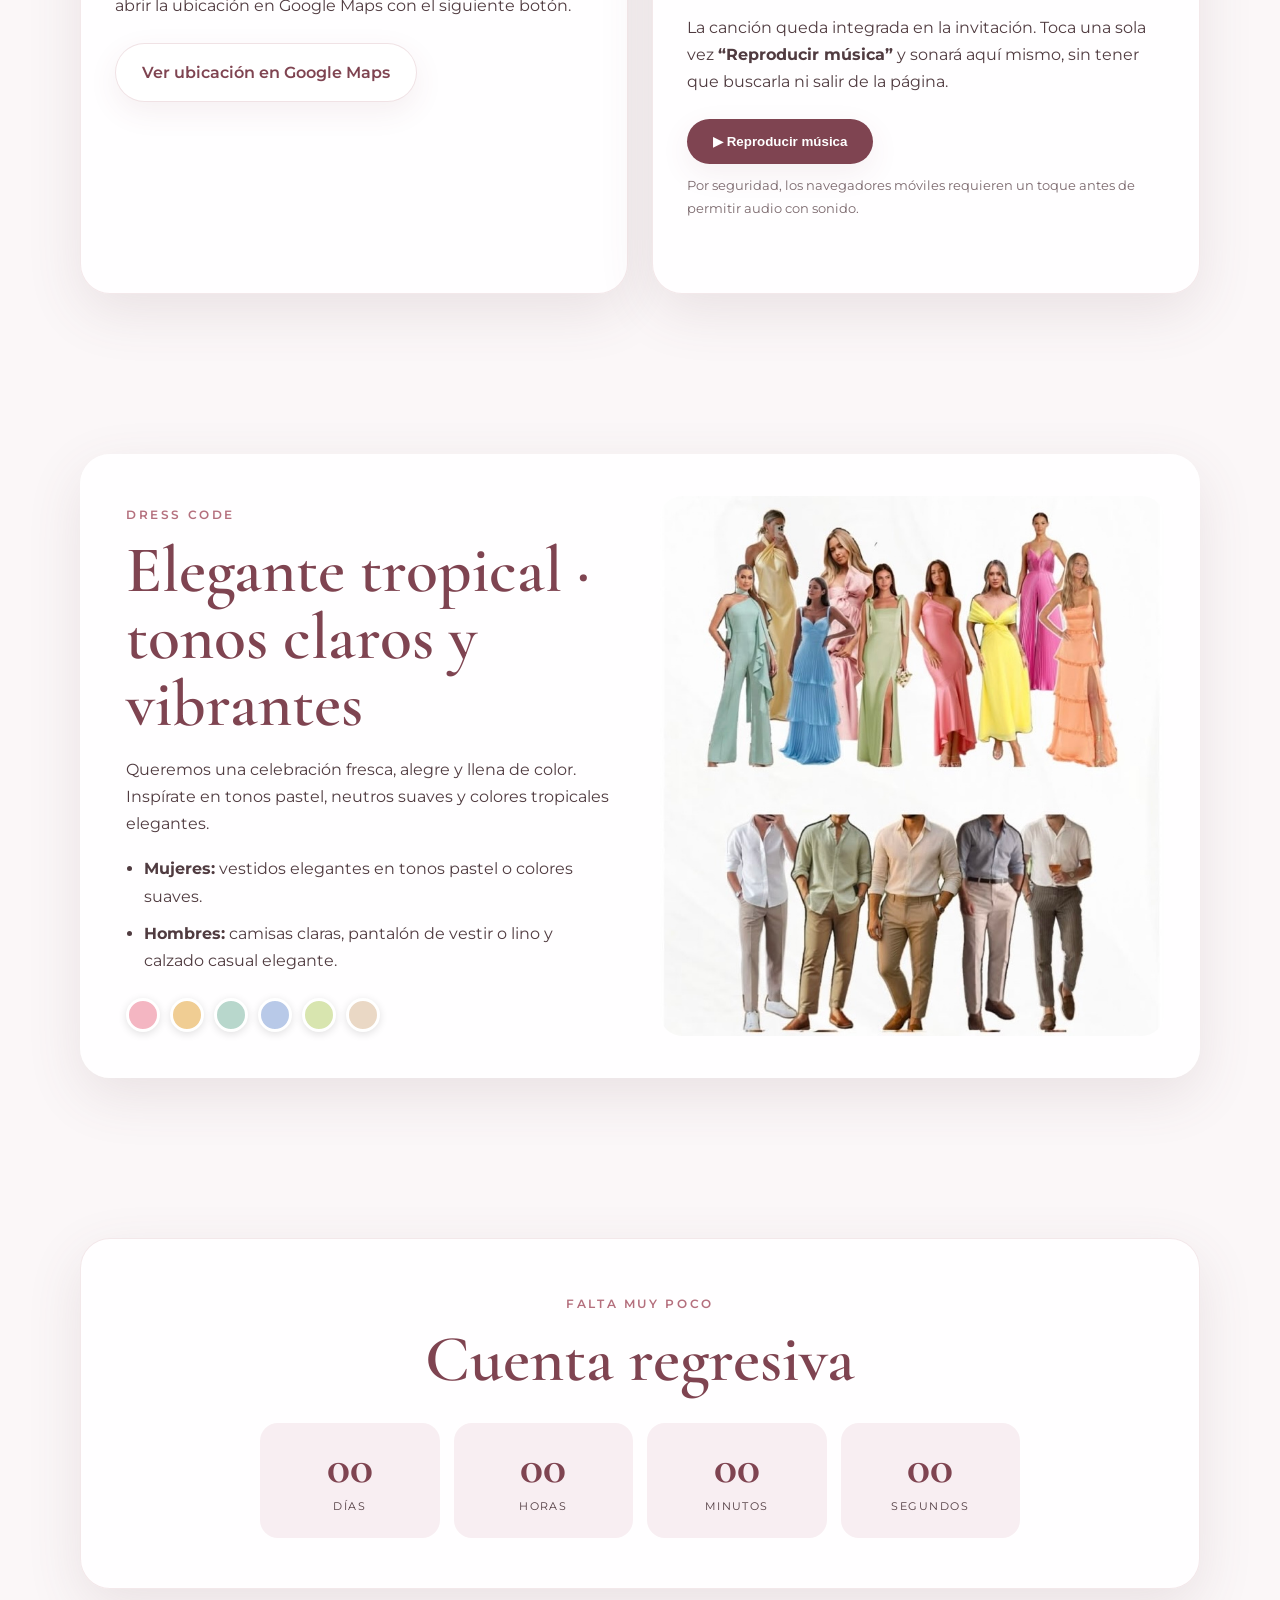
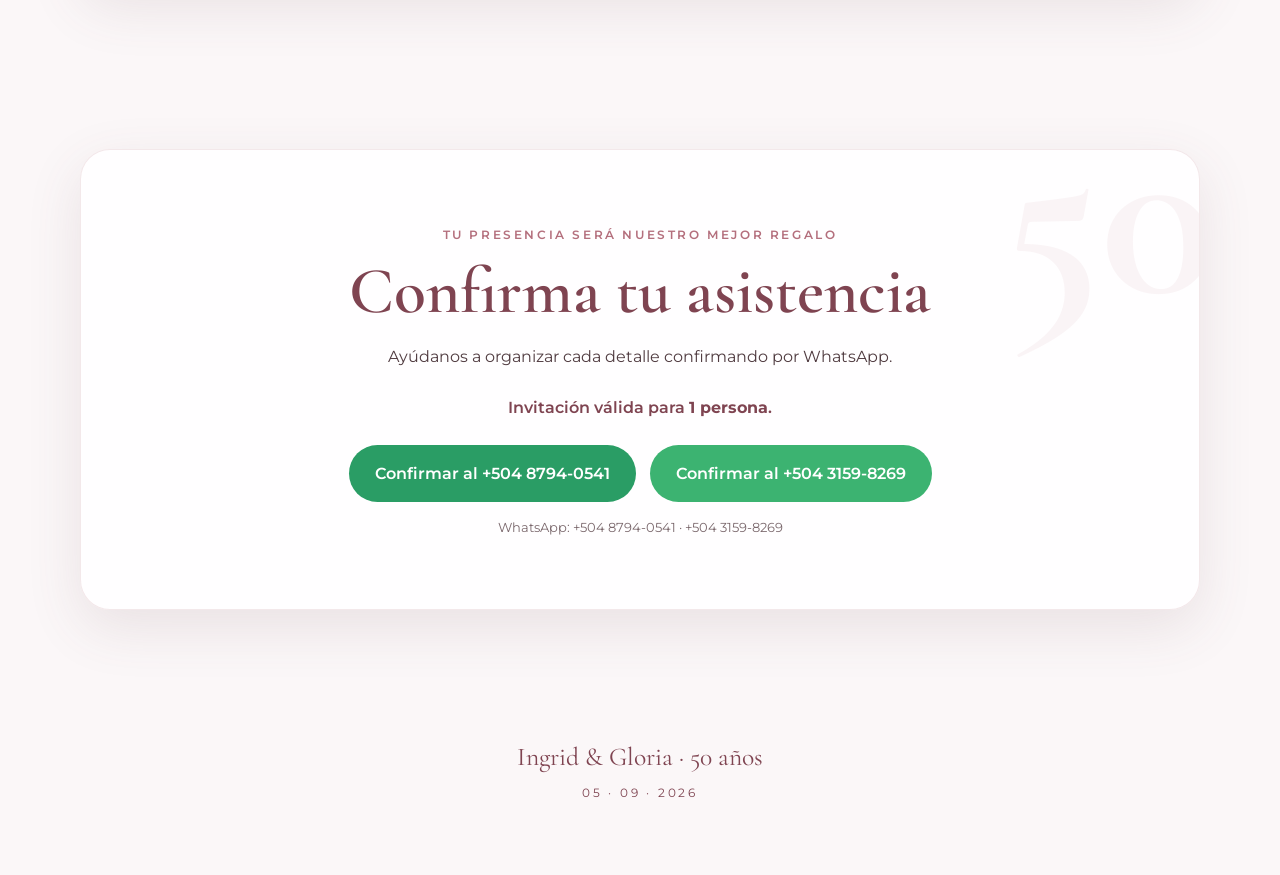
==== commit eb74b79e: "Add files via upload" ====
--- a/index.html
+++ b/index.html
@@ -109,7 +109,7 @@
 .extras-grid{display:grid;grid-template-columns:1fr 1fr;gap:24px}
 .info-card h2{font-size:clamp(2rem,5vw,3rem)}
 .info-card p{margin-bottom:24px}
-.music-card{position:relative;overflow:hidden}.music-controls{display:flex;gap:12px;flex-wrap:wrap;margin-top:18px}.music-player{margin-top:18px;border-radius:18px;overflow:hidden;background:#000;box-shadow:0 12px 30px rgba(0,0,0,.12)}.music-player iframe{width:100%;aspect-ratio:16/9;border:0;display:block}.music-note{font-size:.82rem;color:#7b686d;margin-top:10px}.music-toggle{background:var(--rose-dark);color:#fff;border:0;cursor:pointer}.music-toggle.playing{background:var(--gold);color:#fff}
+.music-card{position:relative;overflow:hidden}.music-controls{display:flex;gap:12px;flex-wrap:wrap;margin-top:18px}.music-player{margin-top:18px;border-radius:18px;overflow:hidden;background:#000;box-shadow:0 12px 30px rgba(0,0,0,.12)}.music-player iframe{width:100%;aspect-ratio:16/9;border:0;display:block}.music-note{font-size:.82rem;color:#7b686d;margin-top:10px}.music-toggle{background:var(--rose-dark);color:#fff;border:0;cursor:pointer}.music-toggle.playing{background:var(--gold);color:#fff}.single-invite{margin:-4px auto 22px;color:var(--rose-dark);font-weight:600}.whatsapp-group{display:flex;justify-content:center;gap:14px;flex-wrap:wrap}.secondary-whatsapp{background:#3cb371}
 .music-card::after{content:"♫";position:absolute;right:22px;top:18px;font-size:64px;color:rgba(180,111,125,.10);font-family:'Cormorant Garamond',serif}
 .dresscode-card{display:grid;grid-template-columns:1fr 1fr;gap:40px;align-items:center;background:rgba(255,255,255,.88);border-radius:30px;padding:36px;box-shadow:var(--shadow)}
 .dresscode-copy{padding:10px}.dresscode-card h2{text-align:left}.dresscode-card img{border-radius:22px;max-height:610px;width:100%;object-fit:cover;background:white}.dresscode-list{margin:18px 0 0;padding-left:18px}.dresscode-list li{margin-bottom:10px}.palette{display:flex;gap:10px;margin-top:24px;flex-wrap:wrap}.palette span{width:34px;height:34px;border-radius:50%;background:var(--c);border:3px solid white;box-shadow:0 2px 8px rgba(0,0,0,.12)}
@@ -309,16 +309,22 @@
         </div>
       </section>
 
-      <section class="section confirmation reveal" id="confirmacion">
+            <section class="section confirmation reveal" id="confirmacion">
         <div class="confirmation-card">
           <div class="big-50">50</div>
           <span class="mini-title">Tu presencia será nuestro mejor regalo</span>
           <h2>Confirma tu asistencia</h2>
           <p>Ayúdanos a organizar cada detalle confirmando por WhatsApp.</p>
-          <a class="whatsapp-btn" target="_blank" rel="noopener" href="https://wa.me/50487940541?text=Hola%2C%20confirmo%20mi%20asistencia%20al%20cumplea%C3%B1os%20de%2050%20a%C3%B1os%20de%20Ingrid%20y%20Gloria%20Ch%C3%A1vez%20el%205%20de%20septiembre%20de%202026.%20Mi%20nombre%20es%3A%20%20y%20asistiremos%20___%20personas.">
-            Confirmar por WhatsApp
-          </a>
-          <small>WhatsApp: +504 8794-0541</small>
+          <p class="single-invite">Invitación válida para <strong>1 persona</strong>.</p>
+          <div class="whatsapp-group">
+            <a class="whatsapp-btn" target="_blank" rel="noopener" href="https://wa.me/50487940541?text=Hola%2C%20confirmo%20mi%20asistencia%20al%20cumplea%C3%B1os%20de%2050%20a%C3%B1os%20de%20Ingrid%20y%20Gloria%20Ch%C3%A1vez%20el%205%20de%20septiembre%20de%202026.%20Esta%20invitaci%C3%B3n%20es%20personal%20para%201%20persona.%20Mi%20nombre%20es%3A%20">
+              Confirmar al +504 8794-0541
+            </a>
+            <a class="whatsapp-btn secondary-whatsapp" target="_blank" rel="noopener" href="https://wa.me/50431598269?text=Hola%2C%20confirmo%20mi%20asistencia%20al%20cumplea%C3%B1os%20de%2050%20a%C3%B1os%20de%20Ingrid%20y%20Gloria%20Ch%C3%A1vez%20el%205%20de%20septiembre%20de%202026.%20Esta%20invitaci%C3%B3n%20es%20personal%20para%201%20persona.%20Mi%20nombre%20es%3A%20">
+              Confirmar al +504 3159-8269
+            </a>
+          </div>
+          <small>WhatsApp: +504 8794-0541 · +504 3159-8269</small>
         </div>
       </section>
     </main>
@@ -329,7 +335,7 @@
     </footer>
   </div>
 
-  <a class="floating-whatsapp" target="_blank" rel="noopener" href="https://wa.me/50487940541?text=Hola%2C%20confirmo%20mi%20asistencia%20al%20cumplea%C3%B1os%20de%2050%20a%C3%B1os%20de%20Ingrid%20y%20Gloria%20Ch%C3%A1vez%20el%205%20de%20septiembre%20de%202026.%20Mi%20nombre%20es%3A%20%20y%20asistiremos%20___%20personas.">WhatsApp</a>
+  <a class="floating-whatsapp" target="_blank" rel="noopener" href="https://wa.me/50487940541?text=Hola%2C%20confirmo%20mi%20asistencia%20al%20cumplea%C3%B1os%20de%2050%20a%C3%B1os%20de%20Ingrid%20y%20Gloria%20Ch%C3%A1vez%20el%205%20de%20septiembre%20de%202026.%20Esta%20invitaci%C3%B3n%20es%20personal%20para%201%20persona.%20Mi%20nombre%20es%3A%20">WhatsApp</a>
 
   <script>
 const target = new Date('2026-09-05T16:00:00-06:00').getTime();
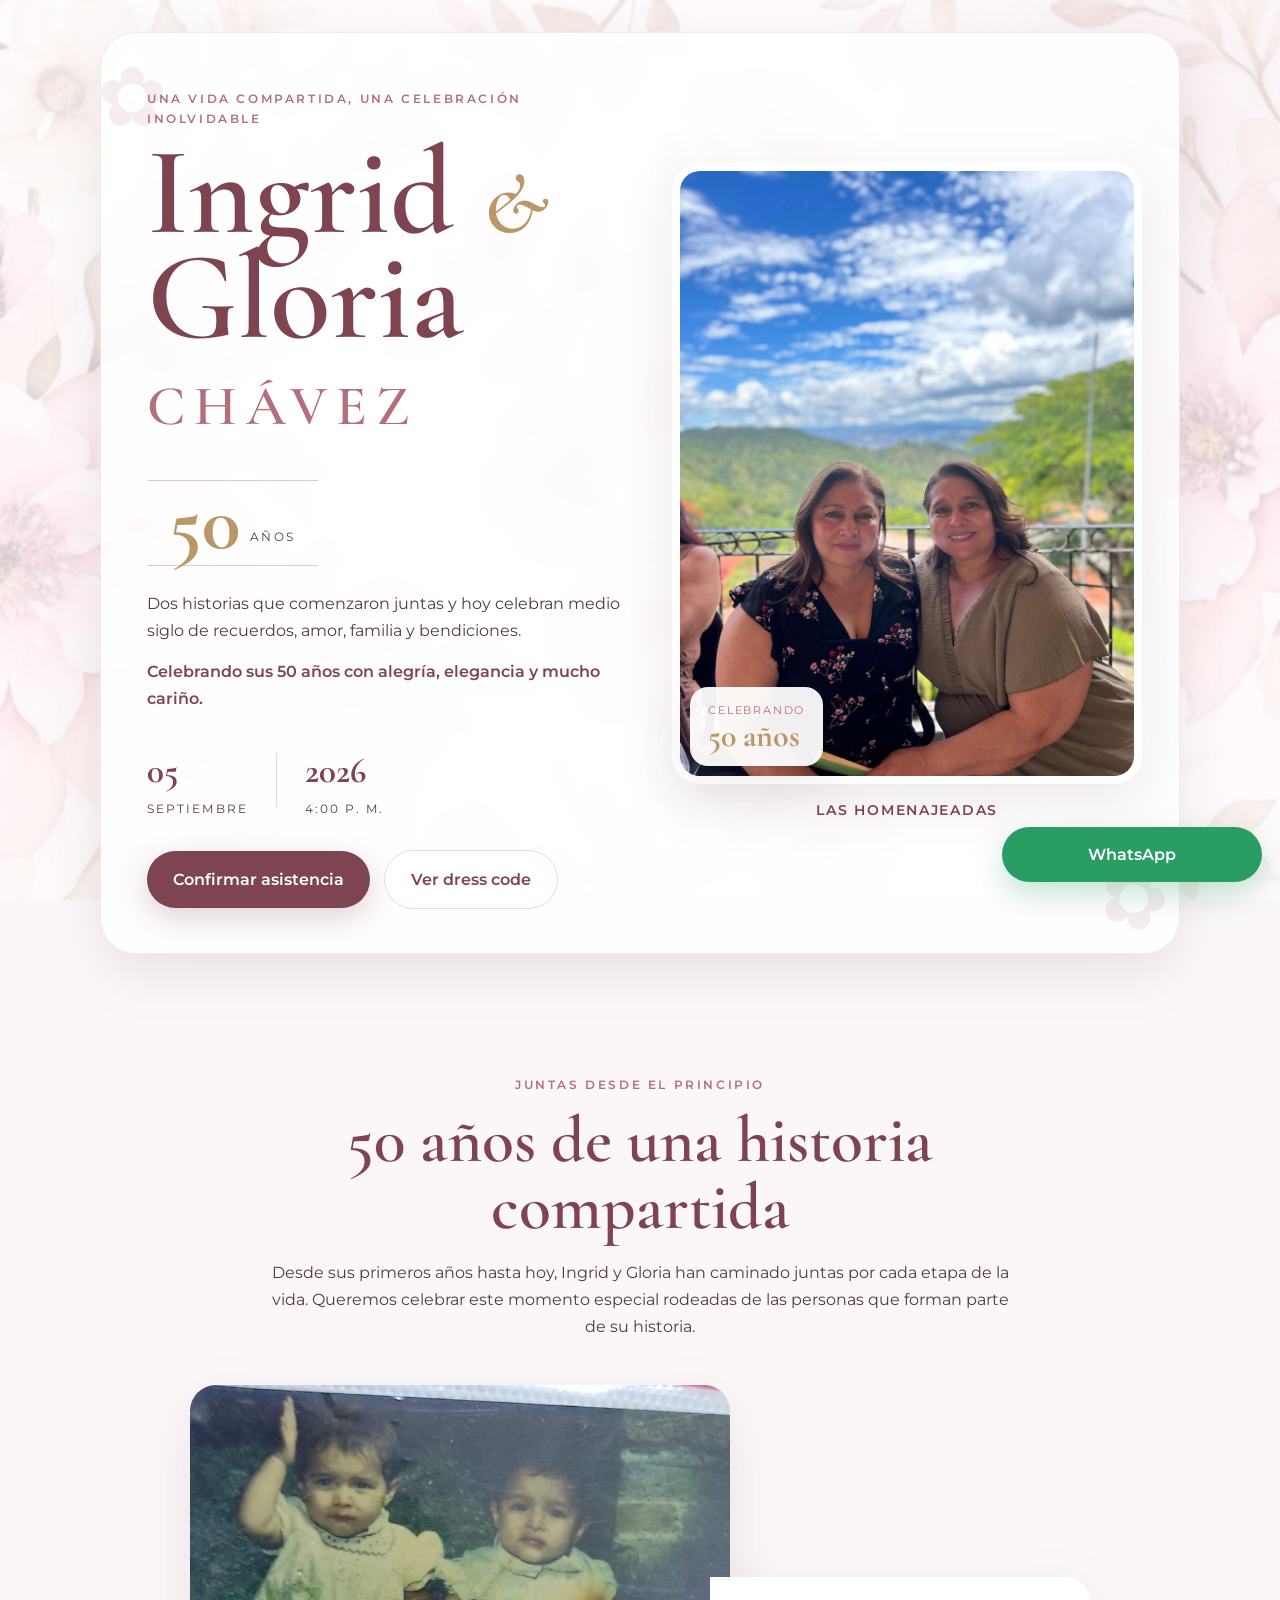
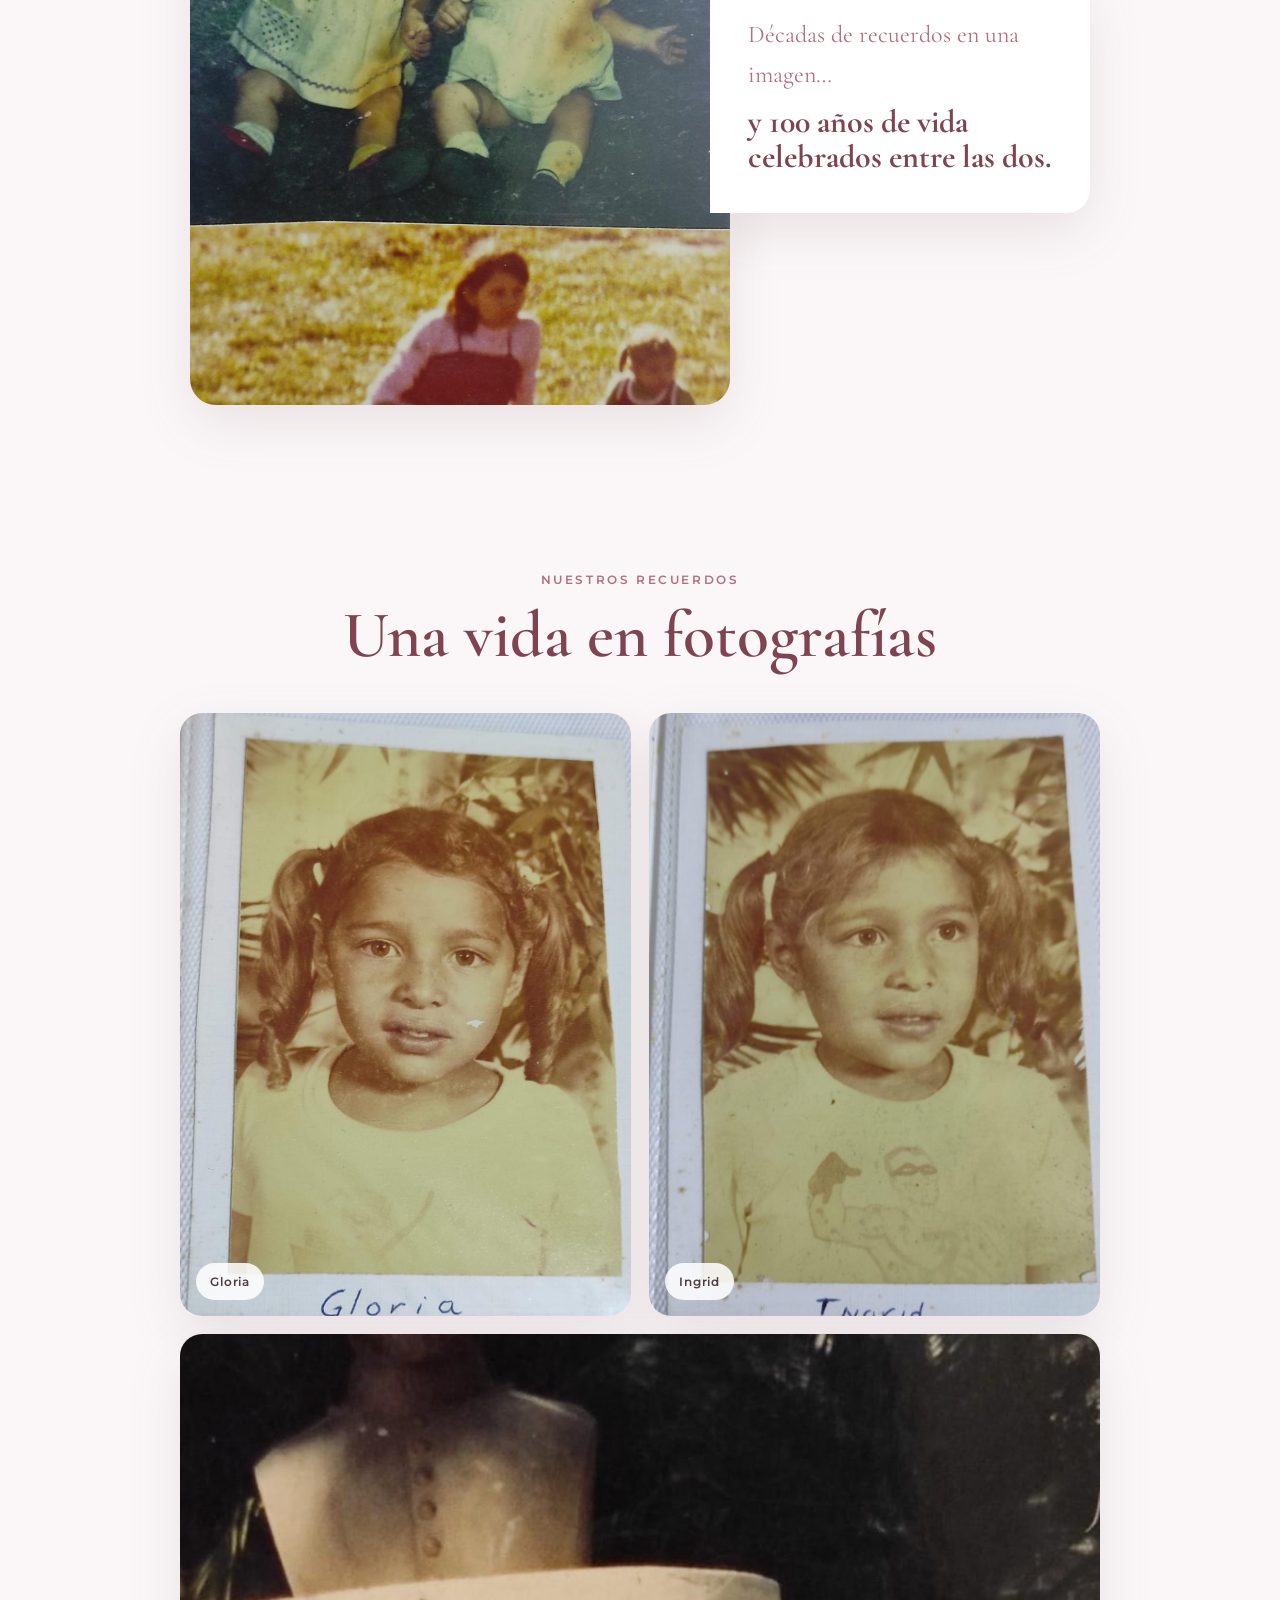
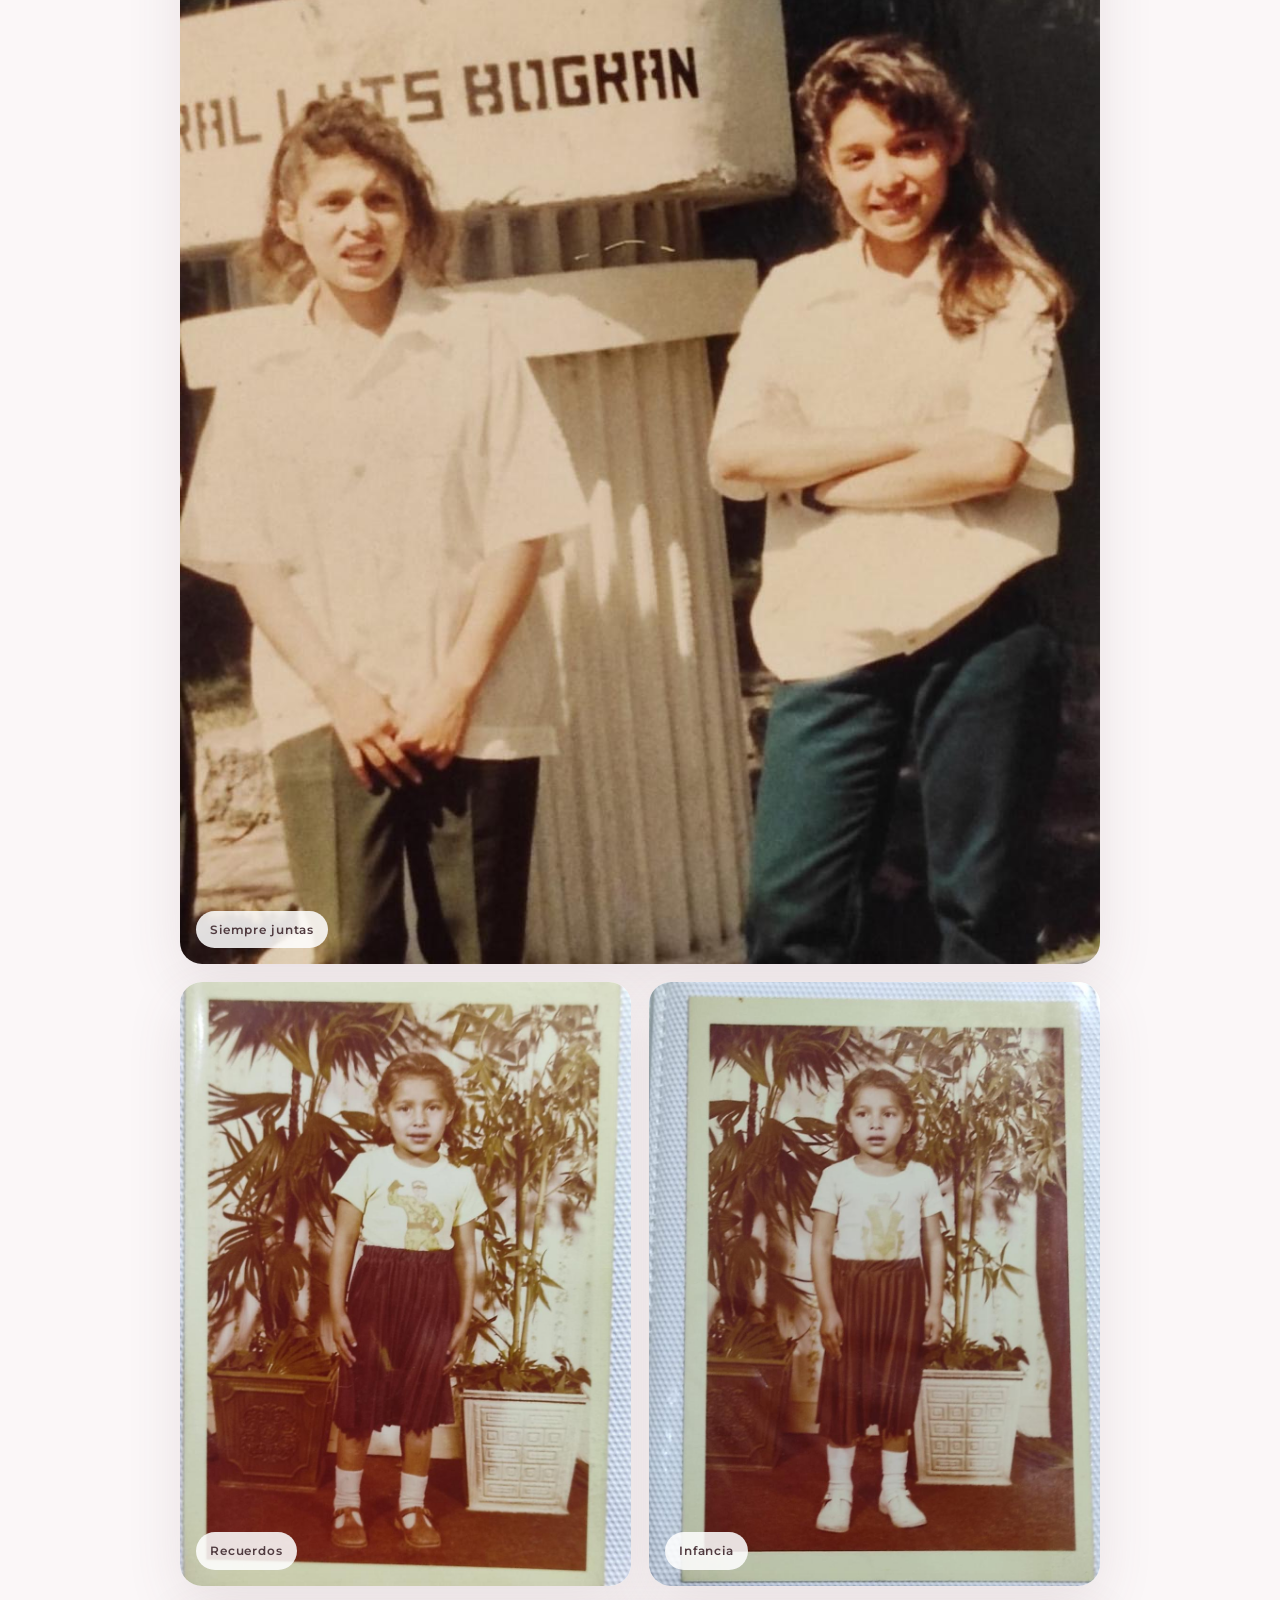
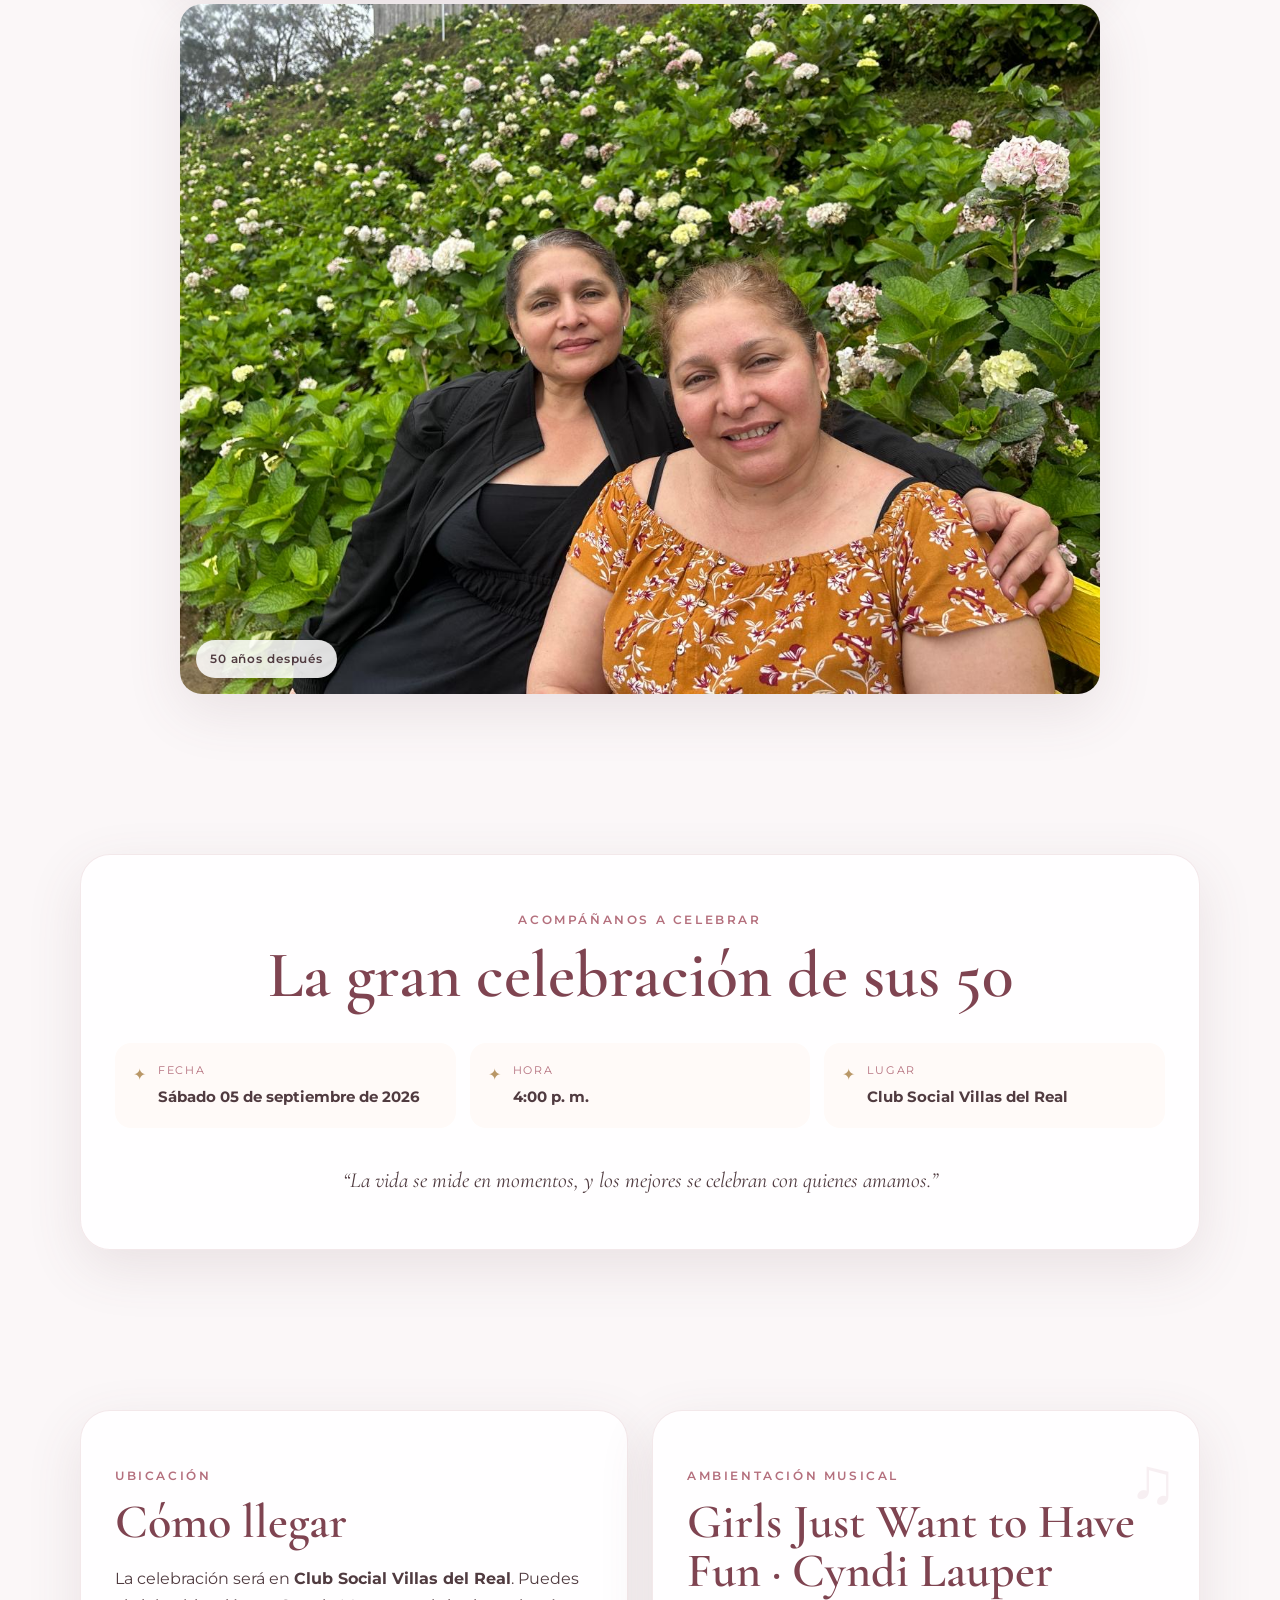
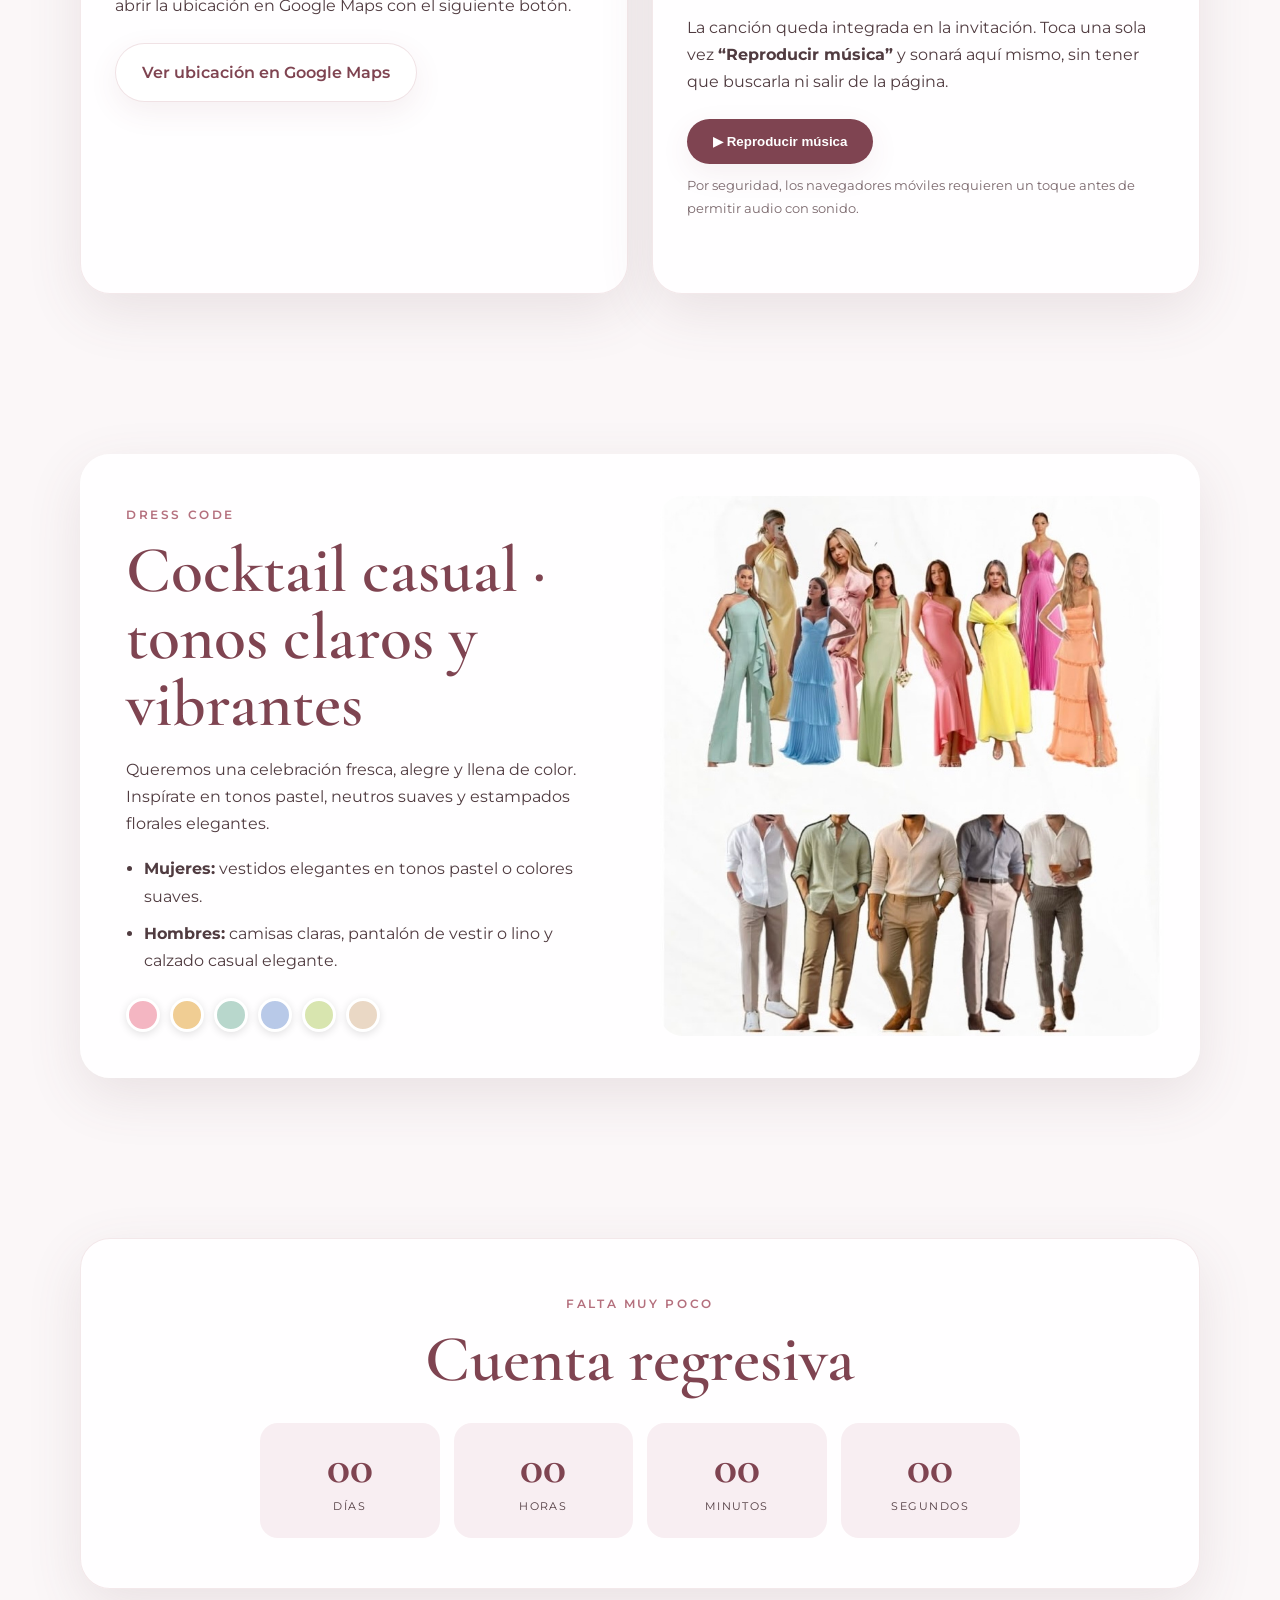
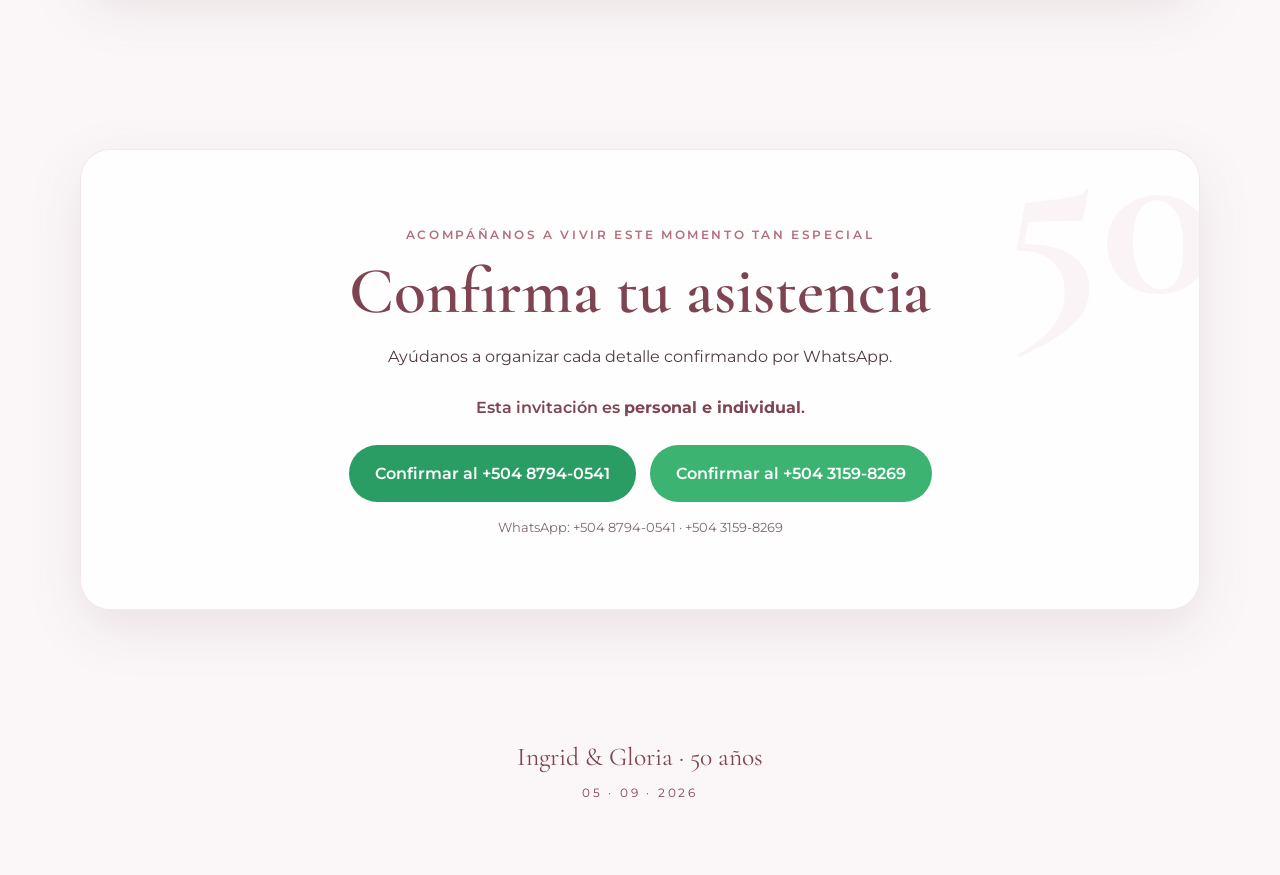
==== commit f56c7670: "Add files via upload" ====
--- a/index.html
+++ b/index.html
@@ -6,6 +6,16 @@
   <meta name="theme-color" content="#f8eef2" />
   <title>50 años de Ingrid & Gloria Chávez</title>
   <meta name="description" content="Invitación al cumpleaños número 50 de las gemelas Ingrid y Gloria Chávez, 5 de septiembre de 2026." />
+  <meta property="og:type" content="website" />
+  <meta property="og:url" content="https://202501713.github.io/cumplea-osgemelas/" />
+  <meta property="og:title" content="50 años de Ingrid & Gloria Chávez" />
+  <meta property="og:description" content="Acompáñanos a celebrar los 50 años de Ingrid y Gloria Chávez el 5 de septiembre de 2026." />
+  <meta property="og:image" content="https://202501713.github.io/cumplea-osgemelas/hero.jpg" />
+  <meta property="og:image:alt" content="Fotografía principal de Ingrid y Gloria Chávez" />
+  <meta name="twitter:card" content="summary_large_image" />
+  <meta name="twitter:title" content="50 años de Ingrid & Gloria Chávez" />
+  <meta name="twitter:description" content="Acompáñanos a celebrar los 50 años de Ingrid y Gloria Chávez el 5 de septiembre de 2026." />
+  <meta name="twitter:image" content="https://202501713.github.io/cumplea-osgemelas/hero.jpg" />
   <link rel="preconnect" href="https://fonts.googleapis.com">
   <link rel="preconnect" href="https://fonts.gstatic.com" crossorigin>
   <link href="https://fonts.googleapis.com/css2?family=Cormorant+Garamond:wght@500;600;700&family=Montserrat:wght@400;500;600&display=swap" rel="stylesheet">
@@ -277,8 +287,8 @@
         <div class="dresscode-card">
           <div class="dresscode-copy">
             <span class="mini-title">Dress code</span>
-            <h2>Elegante tropical · tonos claros y vibrantes</h2>
-            <p>Queremos una celebración fresca, alegre y llena de color. Inspírate en tonos pastel, neutros suaves y colores tropicales elegantes.</p>
+            <h2>Cocktail casual · tonos claros y vibrantes</h2>
+            <p>Queremos una celebración fresca, alegre y llena de color. Inspírate en tonos pastel, neutros suaves y estampados florales elegantes.</p>
             <ul class="dresscode-list">
               <li><strong>Mujeres:</strong> vestidos elegantes en tonos pastel o colores suaves.</li>
               <li><strong>Hombres:</strong> camisas claras, pantalón de vestir o lino y calzado casual elegante.</li>
@@ -312,15 +322,15 @@
             <section class="section confirmation reveal" id="confirmacion">
         <div class="confirmation-card">
           <div class="big-50">50</div>
-          <span class="mini-title">Tu presencia será nuestro mejor regalo</span>
+          <span class="mini-title">Acompáñanos a vivir este momento tan especial</span>
           <h2>Confirma tu asistencia</h2>
           <p>Ayúdanos a organizar cada detalle confirmando por WhatsApp.</p>
-          <p class="single-invite">Invitación válida para <strong>1 persona</strong>.</p>
+          <p class="single-invite">Esta invitación es <strong>personal e individual</strong>.</p>
           <div class="whatsapp-group">
-            <a class="whatsapp-btn" target="_blank" rel="noopener" href="https://wa.me/50487940541?text=Hola%2C%20confirmo%20mi%20asistencia%20al%20cumplea%C3%B1os%20de%2050%20a%C3%B1os%20de%20Ingrid%20y%20Gloria%20Ch%C3%A1vez%20el%205%20de%20septiembre%20de%202026.%20Esta%20invitaci%C3%B3n%20es%20personal%20para%201%20persona.%20Mi%20nombre%20es%3A%20">
+            <a class="whatsapp-btn" target="_blank" rel="noopener" href="https://wa.me/50487940541?text=Hola%2C%20confirmo%20mi%20asistencia%20al%20cumplea%C3%B1os%20de%2050%20a%C3%B1os%20de%20Ingrid%20y%20Gloria%20Ch%C3%A1vez%20el%205%20de%20septiembre%20de%202026.%20Confirmo%20mi%20asistencia%20individual.%20Mi%20nombre%20es%3A%20">
               Confirmar al +504 8794-0541
             </a>
-            <a class="whatsapp-btn secondary-whatsapp" target="_blank" rel="noopener" href="https://wa.me/50431598269?text=Hola%2C%20confirmo%20mi%20asistencia%20al%20cumplea%C3%B1os%20de%2050%20a%C3%B1os%20de%20Ingrid%20y%20Gloria%20Ch%C3%A1vez%20el%205%20de%20septiembre%20de%202026.%20Esta%20invitaci%C3%B3n%20es%20personal%20para%201%20persona.%20Mi%20nombre%20es%3A%20">
+            <a class="whatsapp-btn secondary-whatsapp" target="_blank" rel="noopener" href="https://wa.me/50431598269?text=Hola%2C%20confirmo%20mi%20asistencia%20al%20cumplea%C3%B1os%20de%2050%20a%C3%B1os%20de%20Ingrid%20y%20Gloria%20Ch%C3%A1vez%20el%205%20de%20septiembre%20de%202026.%20Confirmo%20mi%20asistencia%20individual.%20Mi%20nombre%20es%3A%20">
               Confirmar al +504 3159-8269
             </a>
           </div>
@@ -335,7 +345,7 @@
     </footer>
   </div>
 
-  <a class="floating-whatsapp" target="_blank" rel="noopener" href="https://wa.me/50487940541?text=Hola%2C%20confirmo%20mi%20asistencia%20al%20cumplea%C3%B1os%20de%2050%20a%C3%B1os%20de%20Ingrid%20y%20Gloria%20Ch%C3%A1vez%20el%205%20de%20septiembre%20de%202026.%20Esta%20invitaci%C3%B3n%20es%20personal%20para%201%20persona.%20Mi%20nombre%20es%3A%20">WhatsApp</a>
+  <a class="floating-whatsapp" target="_blank" rel="noopener" href="https://wa.me/50487940541?text=Hola%2C%20confirmo%20mi%20asistencia%20al%20cumplea%C3%B1os%20de%2050%20a%C3%B1os%20de%20Ingrid%20y%20Gloria%20Ch%C3%A1vez%20el%205%20de%20septiembre%20de%202026.%20Confirmo%20mi%20asistencia%20individual.%20Mi%20nombre%20es%3A%20">WhatsApp</a>
 
   <script>
 const target = new Date('2026-09-05T16:00:00-06:00').getTime();
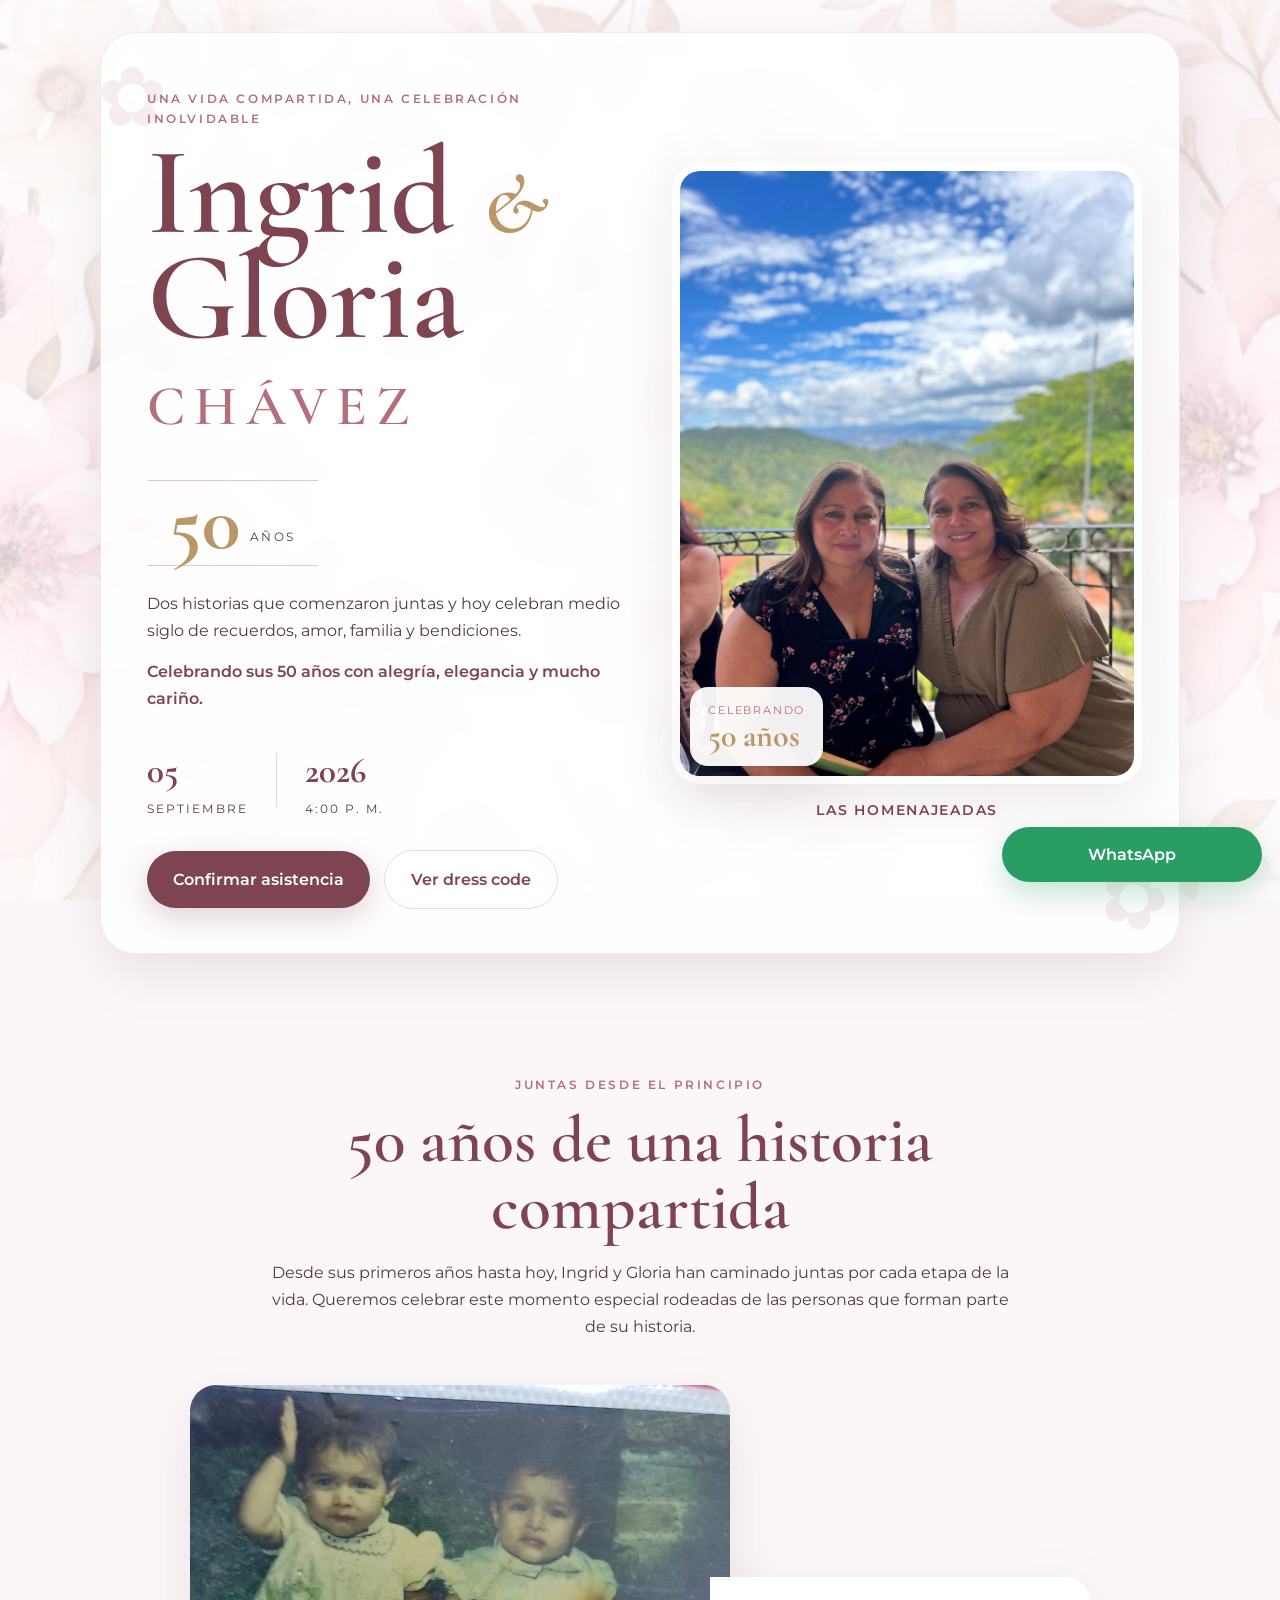
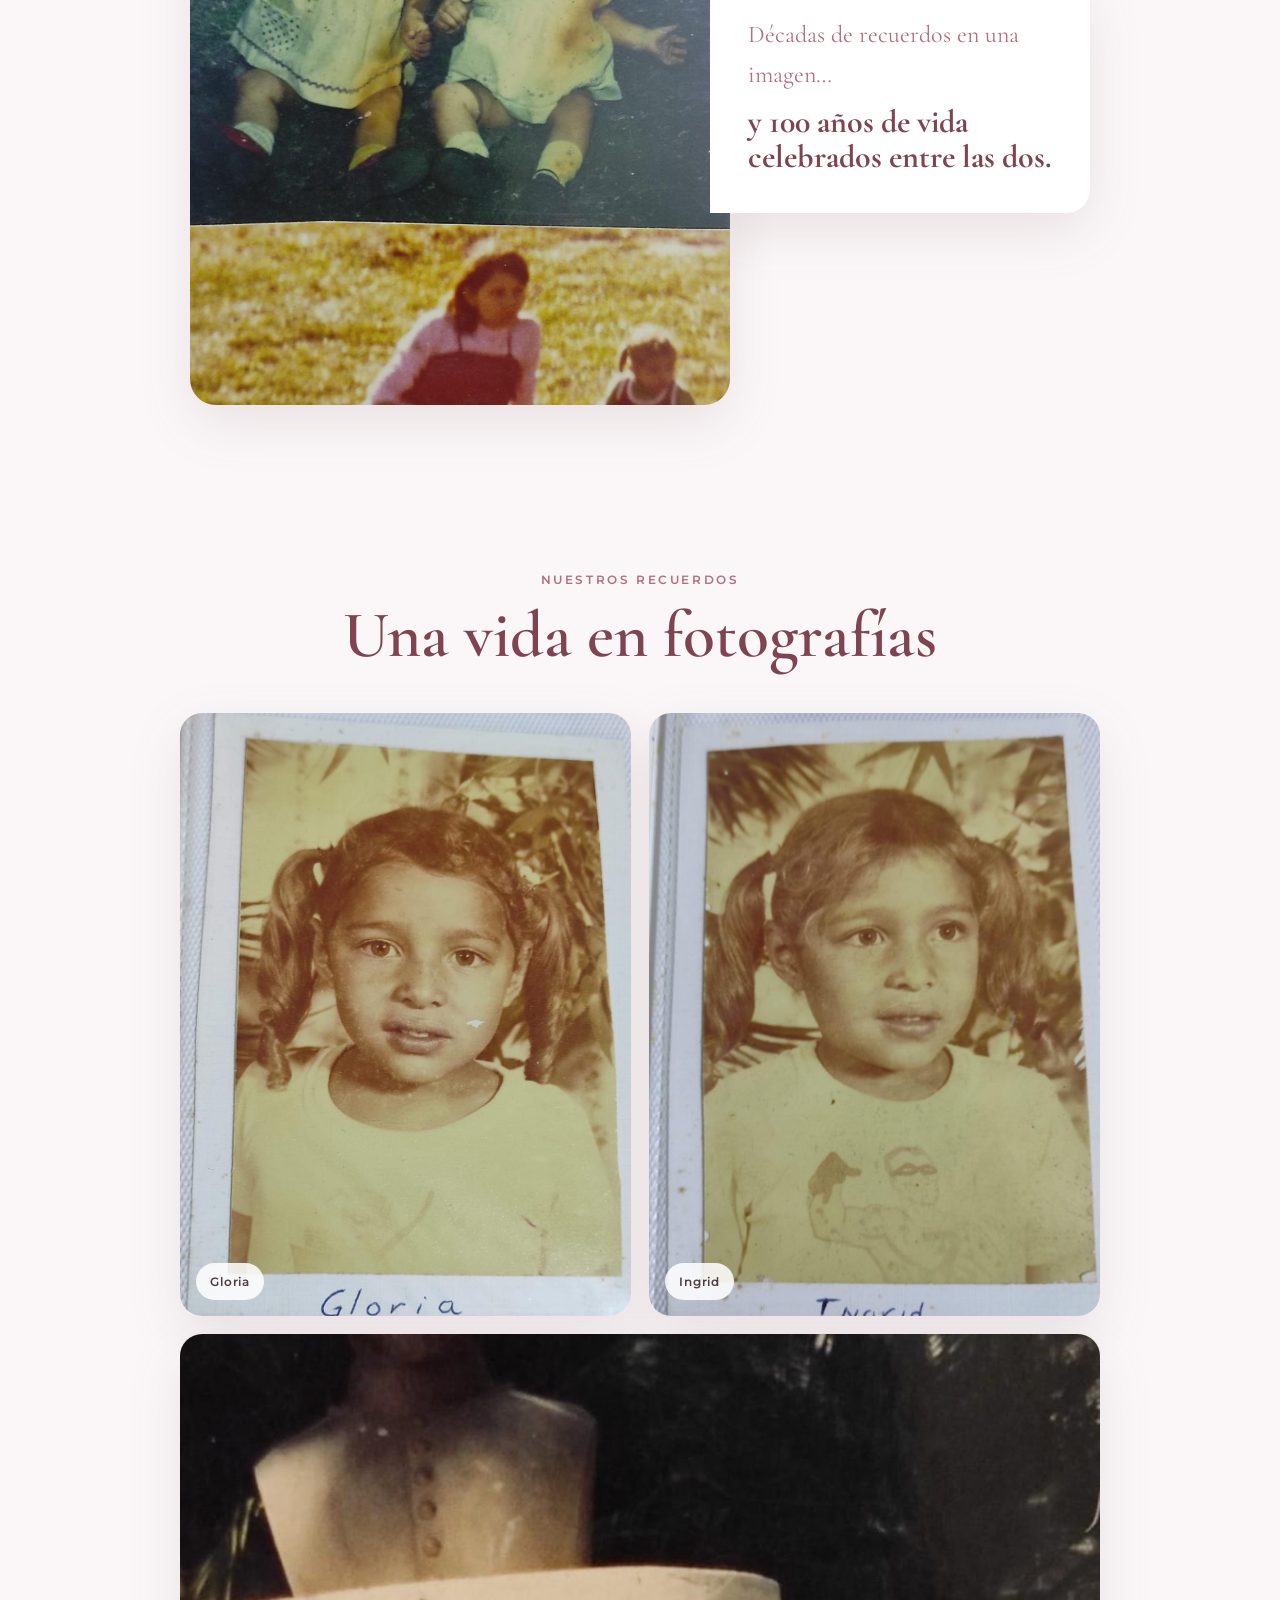
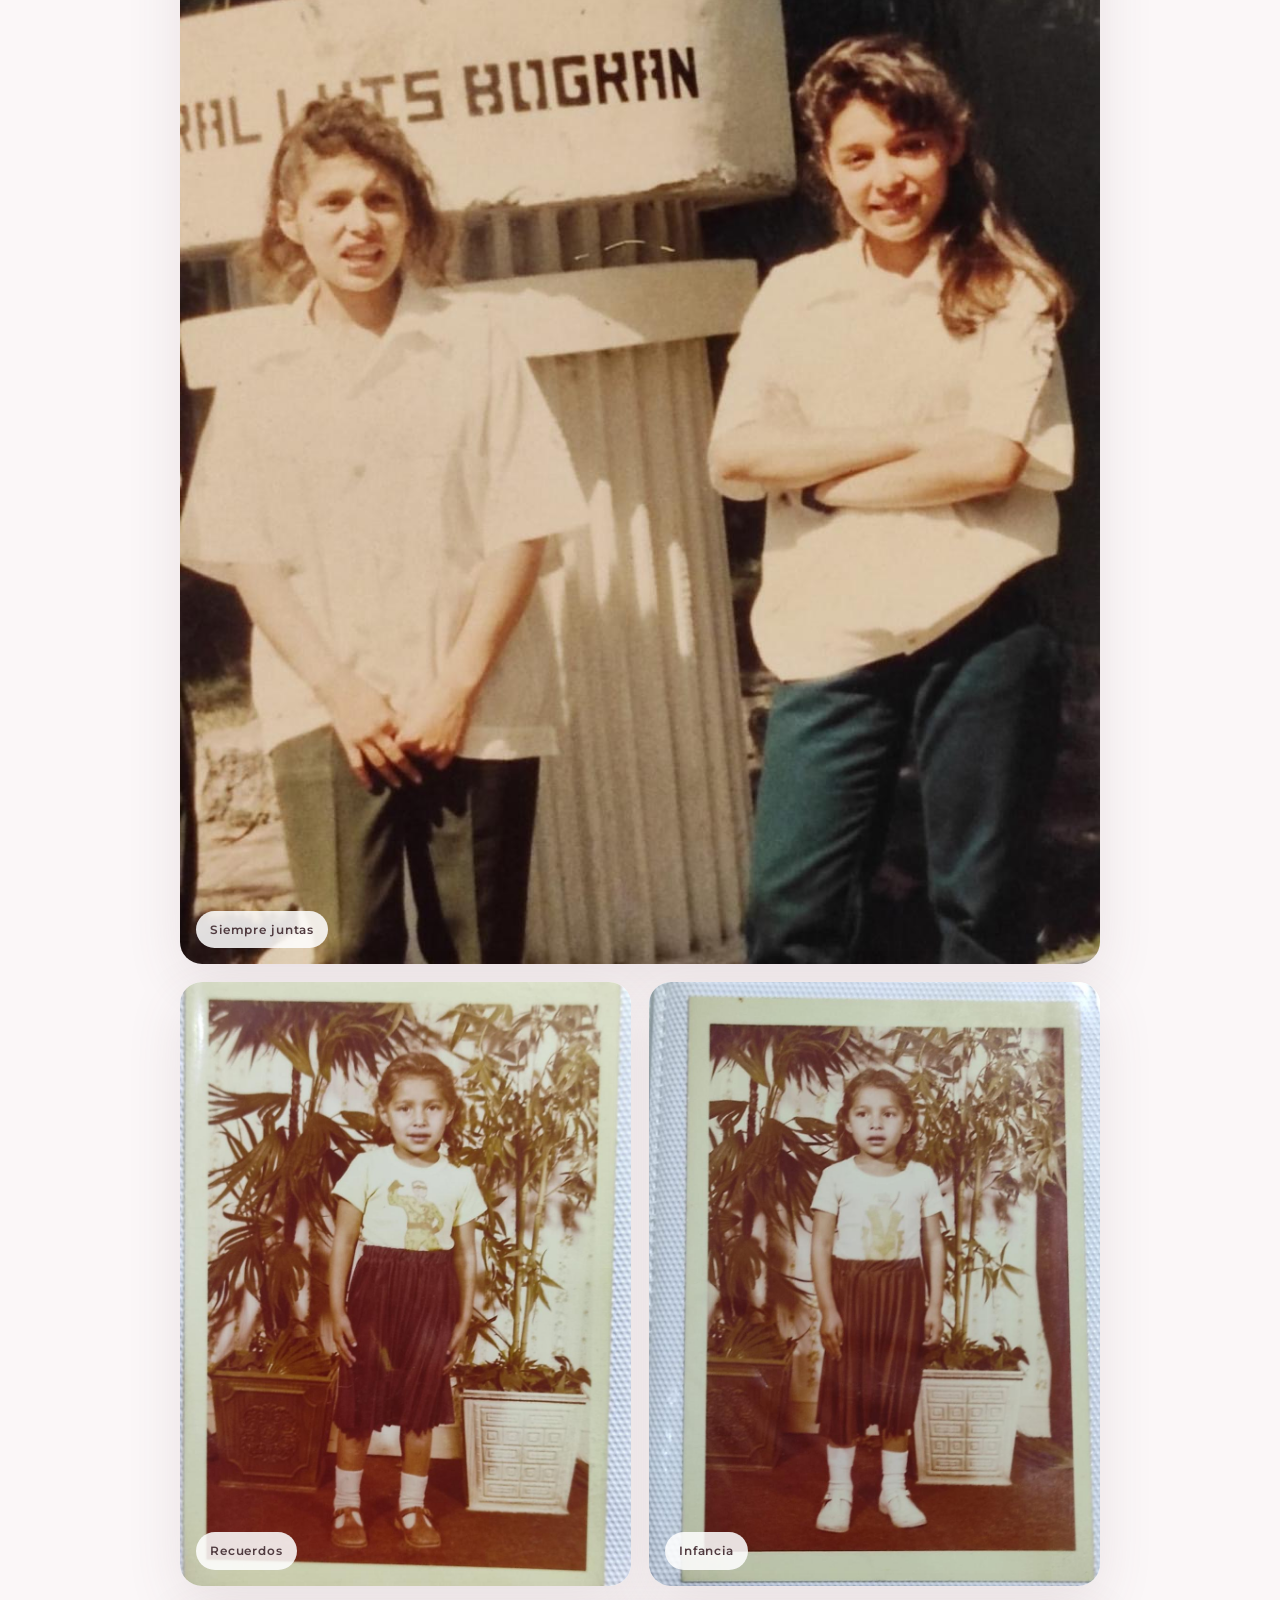
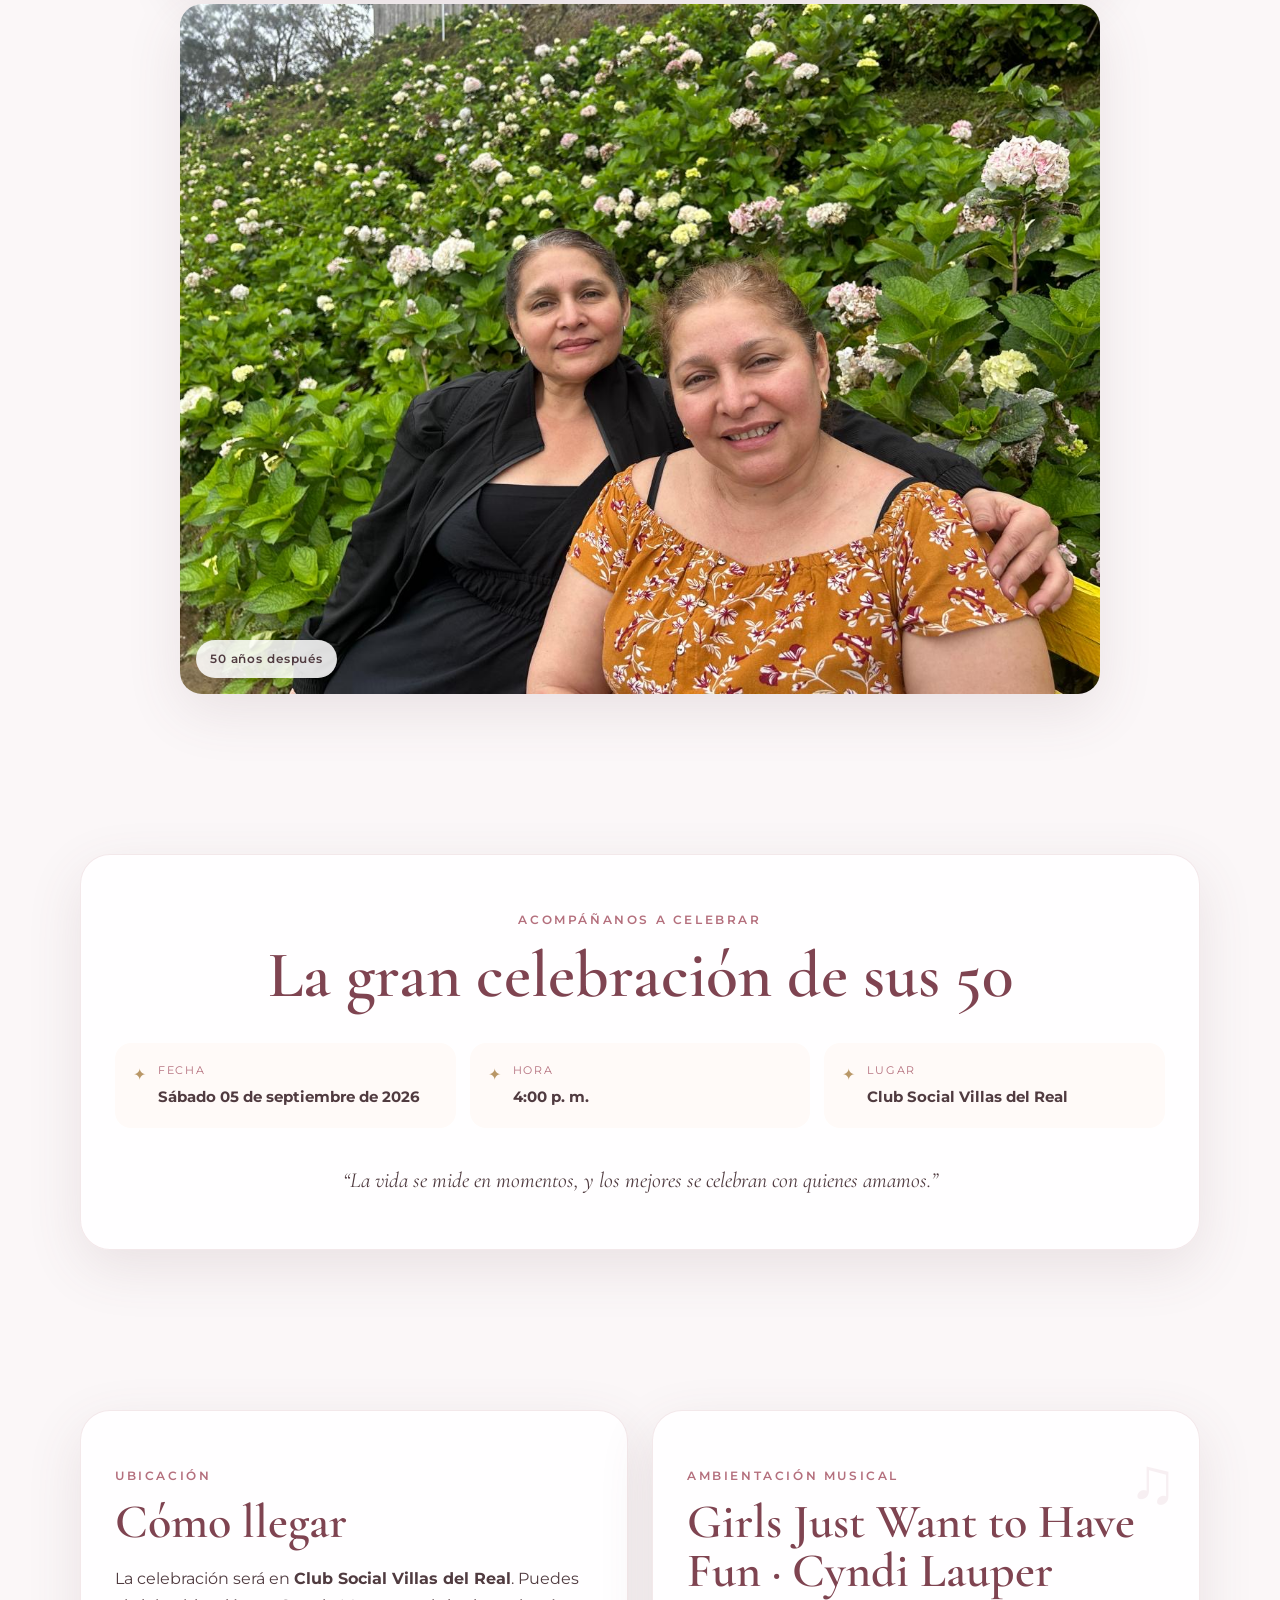
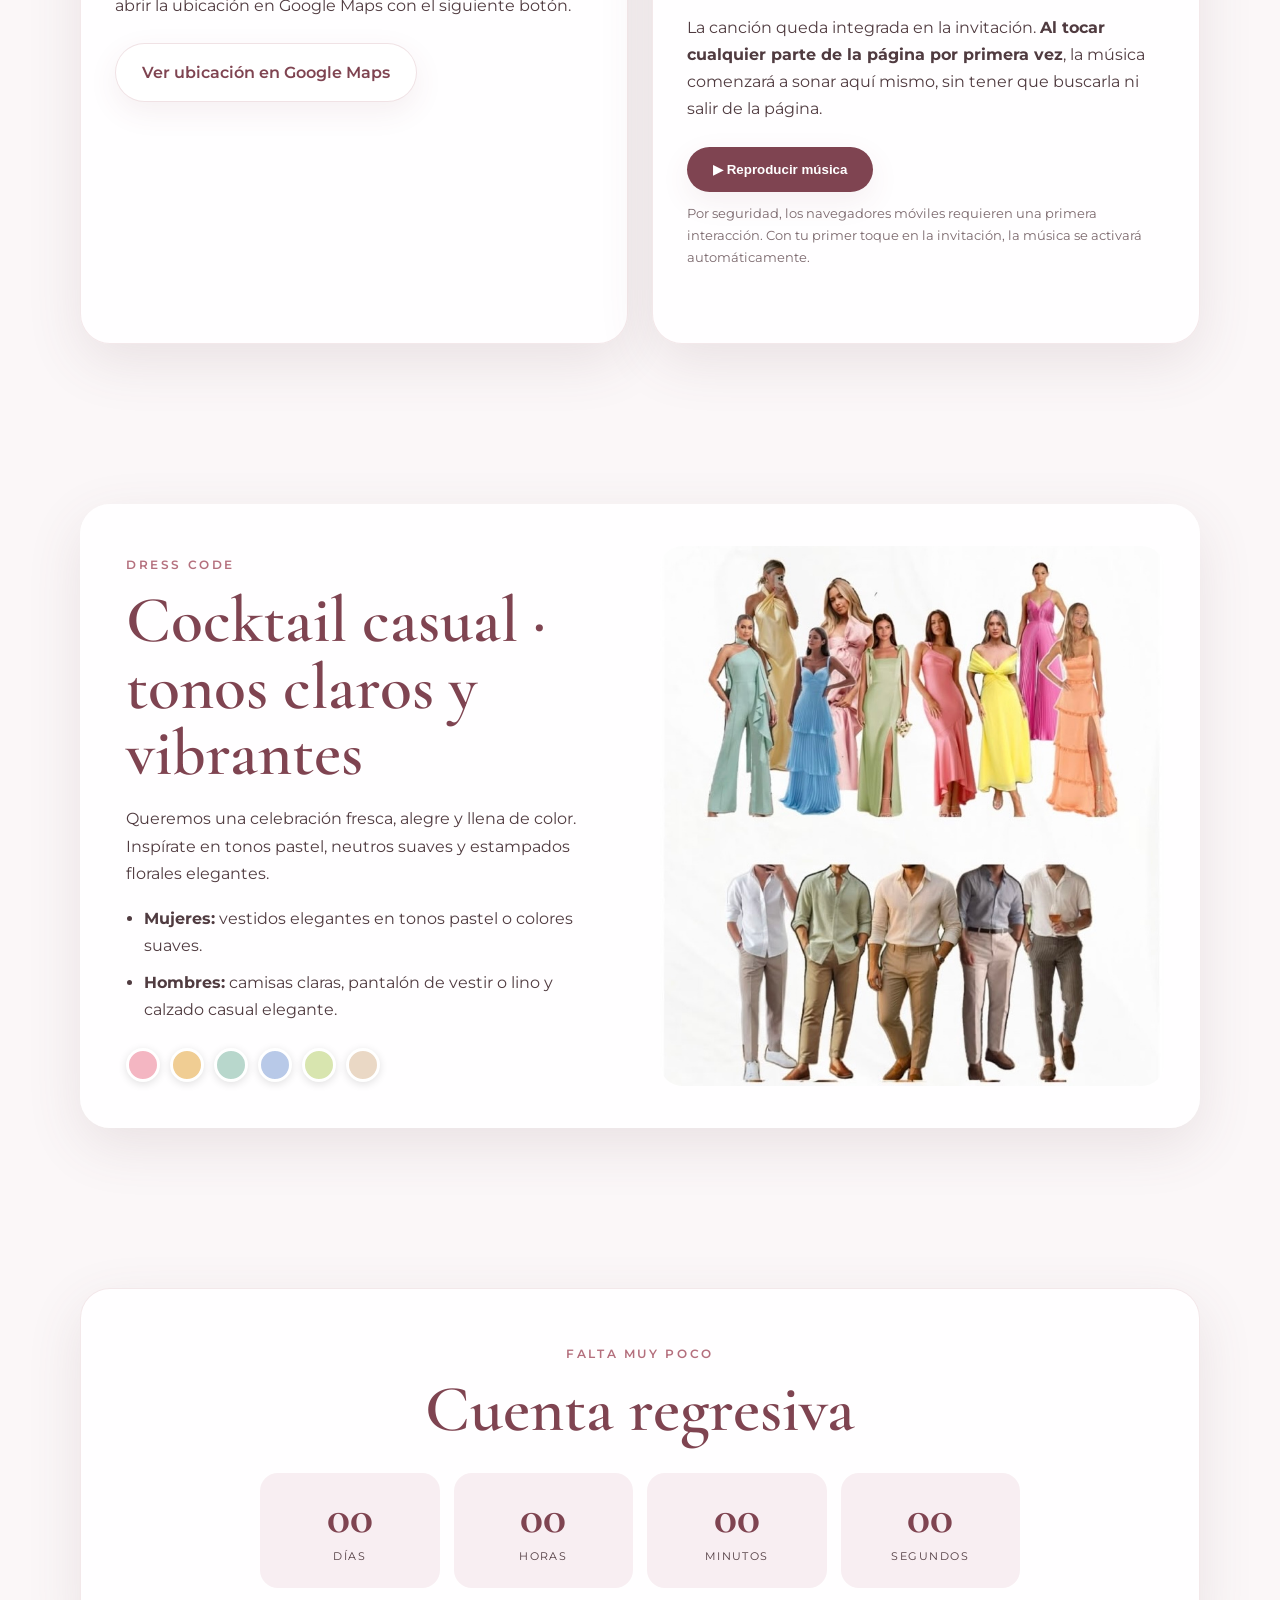
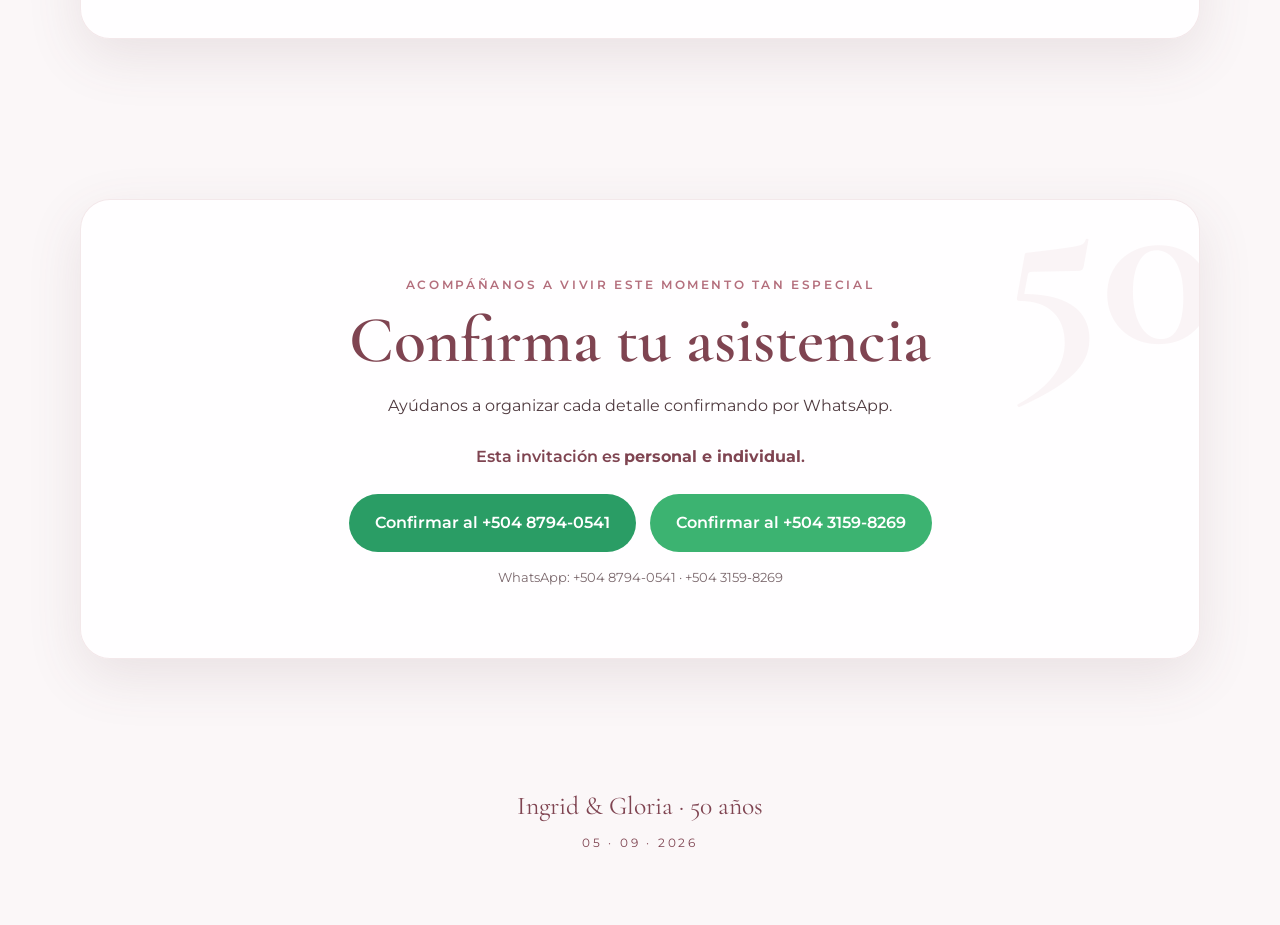
==== commit e33421f4: "ultimos ajustes" ====
--- a/index.html
+++ b/index.html
@@ -266,7 +266,7 @@
           <article class="info-card music-card">
             <span class="mini-title">Ambientación musical</span>
             <h2>Girls Just Want to Have Fun · Cyndi Lauper</h2>
-            <p>La canción queda integrada en la invitación. Toca una sola vez <strong>“Reproducir música”</strong> y sonará aquí mismo, sin tener que buscarla ni salir de la página.</p>
+            <p>La canción queda integrada en la invitación. <strong>Al tocar cualquier parte de la página por primera vez</strong>, la música comenzará a sonar aquí mismo, sin tener que buscarla ni salir de la página.</p>
             <div class="music-controls">
               <button class="music-btn music-toggle" id="musicToggle" type="button">▶ Reproducir música</button>
             </div>
@@ -278,7 +278,7 @@
                 allowfullscreen>
               </iframe>
             </div>
-            <p class="music-note">Por seguridad, los navegadores móviles requieren un toque antes de permitir audio con sonido.</p>
+            <p class="music-note">Por seguridad, los navegadores móviles requieren una primera interacción. Con tu primer toque en la invitación, la música se activará automáticamente.</p>
           </article>
         </div>
       </section>
@@ -327,10 +327,10 @@
           <p>Ayúdanos a organizar cada detalle confirmando por WhatsApp.</p>
           <p class="single-invite">Esta invitación es <strong>personal e individual</strong>.</p>
           <div class="whatsapp-group">
-            <a class="whatsapp-btn" target="_blank" rel="noopener" href="https://wa.me/50487940541?text=Hola%2C%20confirmo%20mi%20asistencia%20al%20cumplea%C3%B1os%20de%2050%20a%C3%B1os%20de%20Ingrid%20y%20Gloria%20Ch%C3%A1vez%20el%205%20de%20septiembre%20de%202026.%20Confirmo%20mi%20asistencia%20individual.%20Mi%20nombre%20es%3A%20">
+            <a class="whatsapp-btn" target="_blank" rel="noopener" href="https://wa.me/50487940541?text=Confirmo%20mi%20asistencia%20al%20cumplea%C3%B1os%20de%2050%20a%C3%B1os%20de%20Ingrid%20y%20Gloria%20Ch%C3%A1vez%2C%20el%205%20de%20septiembre%20de%202026.%0A%0AInvitaci%C3%B3n%20personal%20para%201%20persona.%0ANombre%3A%20">
               Confirmar al +504 8794-0541
             </a>
-            <a class="whatsapp-btn secondary-whatsapp" target="_blank" rel="noopener" href="https://wa.me/50431598269?text=Hola%2C%20confirmo%20mi%20asistencia%20al%20cumplea%C3%B1os%20de%2050%20a%C3%B1os%20de%20Ingrid%20y%20Gloria%20Ch%C3%A1vez%20el%205%20de%20septiembre%20de%202026.%20Confirmo%20mi%20asistencia%20individual.%20Mi%20nombre%20es%3A%20">
+            <a class="whatsapp-btn secondary-whatsapp" target="_blank" rel="noopener" href="https://wa.me/50431598269?text=Confirmo%20mi%20asistencia%20al%20cumplea%C3%B1os%20de%2050%20a%C3%B1os%20de%20Ingrid%20y%20Gloria%20Ch%C3%A1vez%2C%20el%205%20de%20septiembre%20de%202026.%0A%0AInvitaci%C3%B3n%20personal%20para%201%20persona.%0ANombre%3A%20">
               Confirmar al +504 3159-8269
             </a>
           </div>
@@ -345,7 +345,7 @@
     </footer>
   </div>
 
-  <a class="floating-whatsapp" target="_blank" rel="noopener" href="https://wa.me/50487940541?text=Hola%2C%20confirmo%20mi%20asistencia%20al%20cumplea%C3%B1os%20de%2050%20a%C3%B1os%20de%20Ingrid%20y%20Gloria%20Ch%C3%A1vez%20el%205%20de%20septiembre%20de%202026.%20Confirmo%20mi%20asistencia%20individual.%20Mi%20nombre%20es%3A%20">WhatsApp</a>
+  <a class="floating-whatsapp" target="_blank" rel="noopener" href="https://wa.me/50487940541?text=Confirmo%20mi%20asistencia%20al%20cumplea%C3%B1os%20de%2050%20a%C3%B1os%20de%20Ingrid%20y%20Gloria%20Ch%C3%A1vez%2C%20el%205%20de%20septiembre%20de%202026.%0A%0AInvitaci%C3%B3n%20personal%20para%201%20persona.%0ANombre%3A%20">WhatsApp</a>
 
   <script>
 const target = new Date('2026-09-05T16:00:00-06:00').getTime();
@@ -387,23 +387,54 @@
 
   if(!btn || !player || !frame) return;
 
+  function startMusic(scrollIntoView=false){
+    if(started) return;
+    frame.src = 'https://www.youtube.com/embed/PIb6AZdTr-A?autoplay=1&playsinline=1&rel=0';
+    player.hidden = false;
+    btn.textContent = '♫ Música reproduciéndose';
+    btn.classList.add('playing');
+    started = true;
+    if(scrollIntoView){
+      player.scrollIntoView({behavior:'smooth', block:'center'});
+    }
+    removeAutoStartListeners();
+  }
+
+  function stopMusic(){
+    frame.src = '';
+    player.hidden = true;
+    btn.textContent = '▶ Reproducir música';
+    btn.classList.remove('playing');
+    started = false;
+    addAutoStartListeners();
+  }
+
+  function autoStartHandler(event){
+    if(event.target.closest('#musicToggle')) return;
+    startMusic(false);
+  }
+
+  function addAutoStartListeners(){
+    document.addEventListener('pointerdown', autoStartHandler, {once:true});
+    document.addEventListener('touchstart', autoStartHandler, {once:true});
+    document.addEventListener('click', autoStartHandler, {once:true});
+  }
+
+  function removeAutoStartListeners(){
+    document.removeEventListener('pointerdown', autoStartHandler);
+    document.removeEventListener('touchstart', autoStartHandler);
+    document.removeEventListener('click', autoStartHandler);
+  }
+
   btn.addEventListener('click', function(){
     if(!started){
-      frame.src = 'https://www.youtube.com/embed/PIb6AZdTr-A?autoplay=1&playsinline=1&rel=0';
-      player.hidden = false;
-      btn.textContent = '♫ Música reproduciéndose';
-      btn.classList.add('playing');
-      started = true;
-      player.scrollIntoView({behavior:'smooth', block:'center'});
+      startMusic(true);
     }else{
-      // Stop and allow replay.
-      frame.src = '';
-      player.hidden = true;
-      btn.textContent = '▶ Reproducir música';
-      btn.classList.remove('playing');
-      started = false;
+      stopMusic();
     }
   });
+
+  addAutoStartListeners();
 })();
 </script>
 
